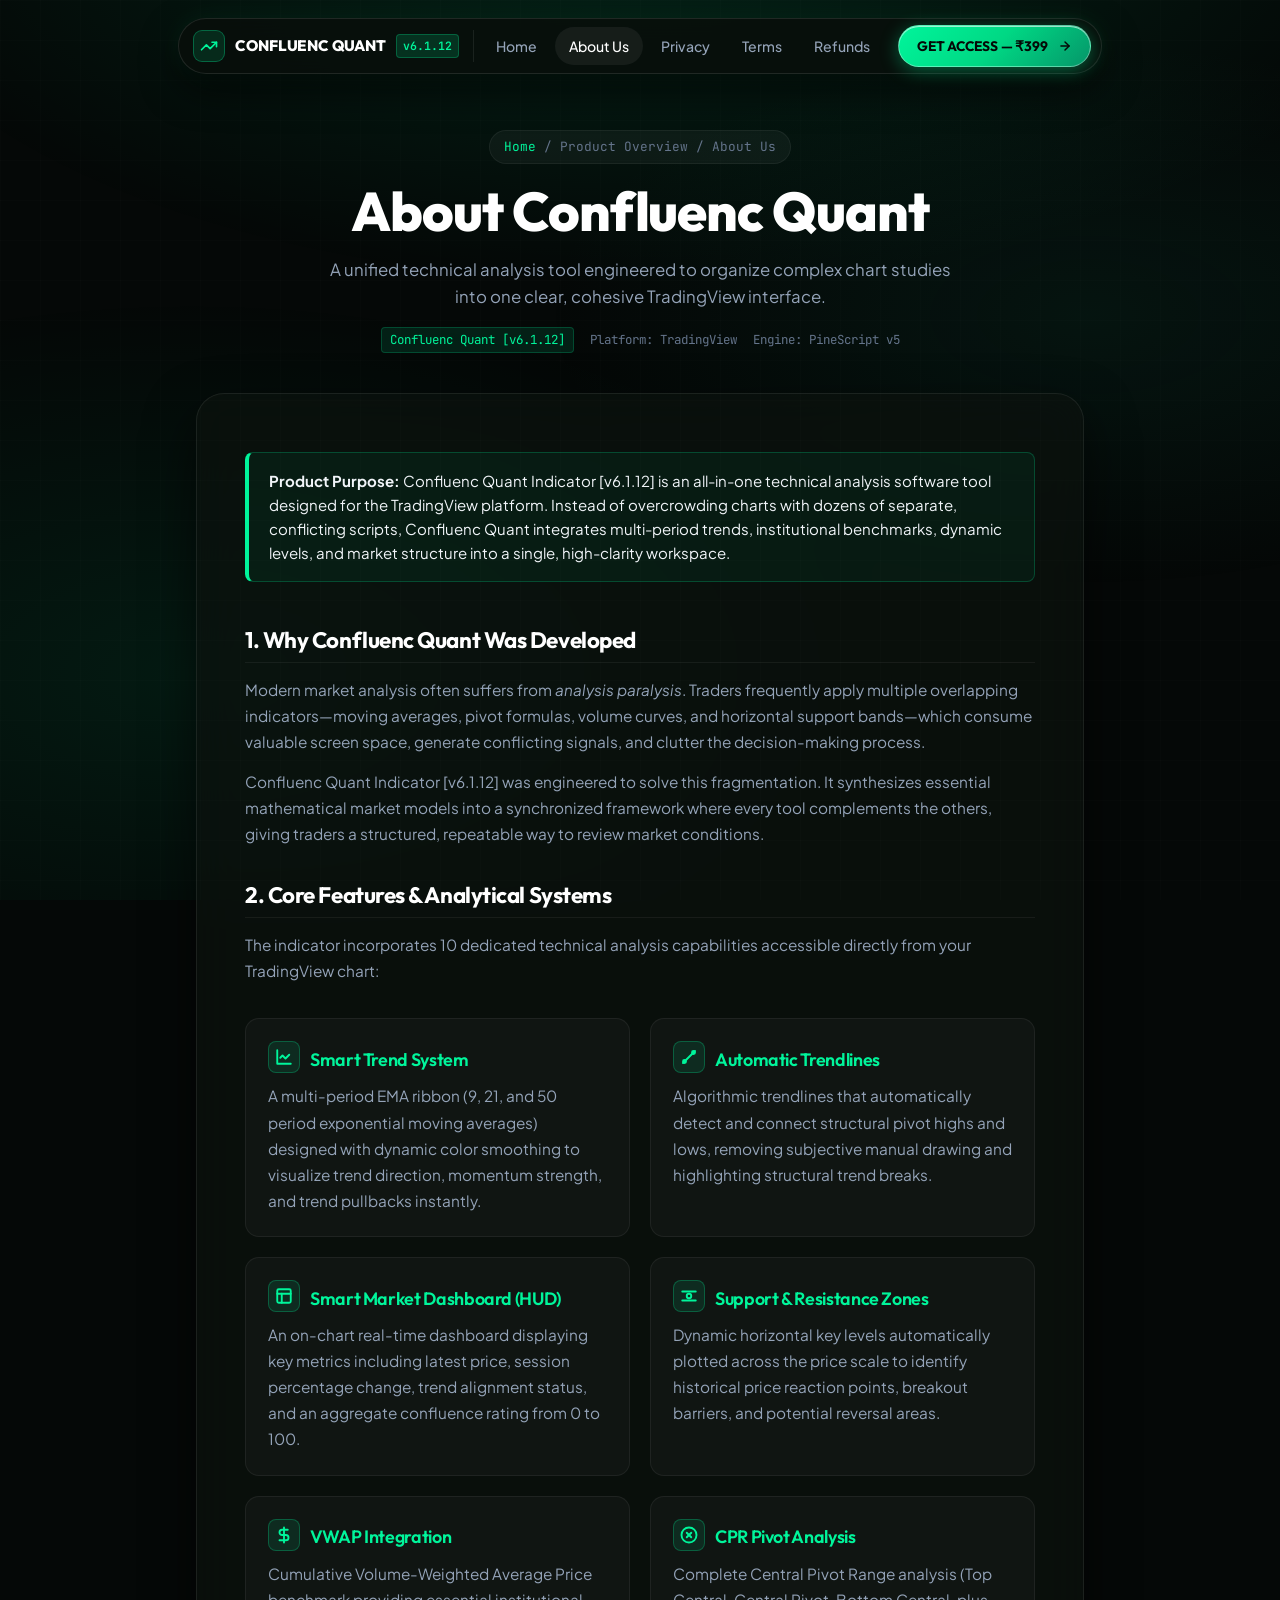
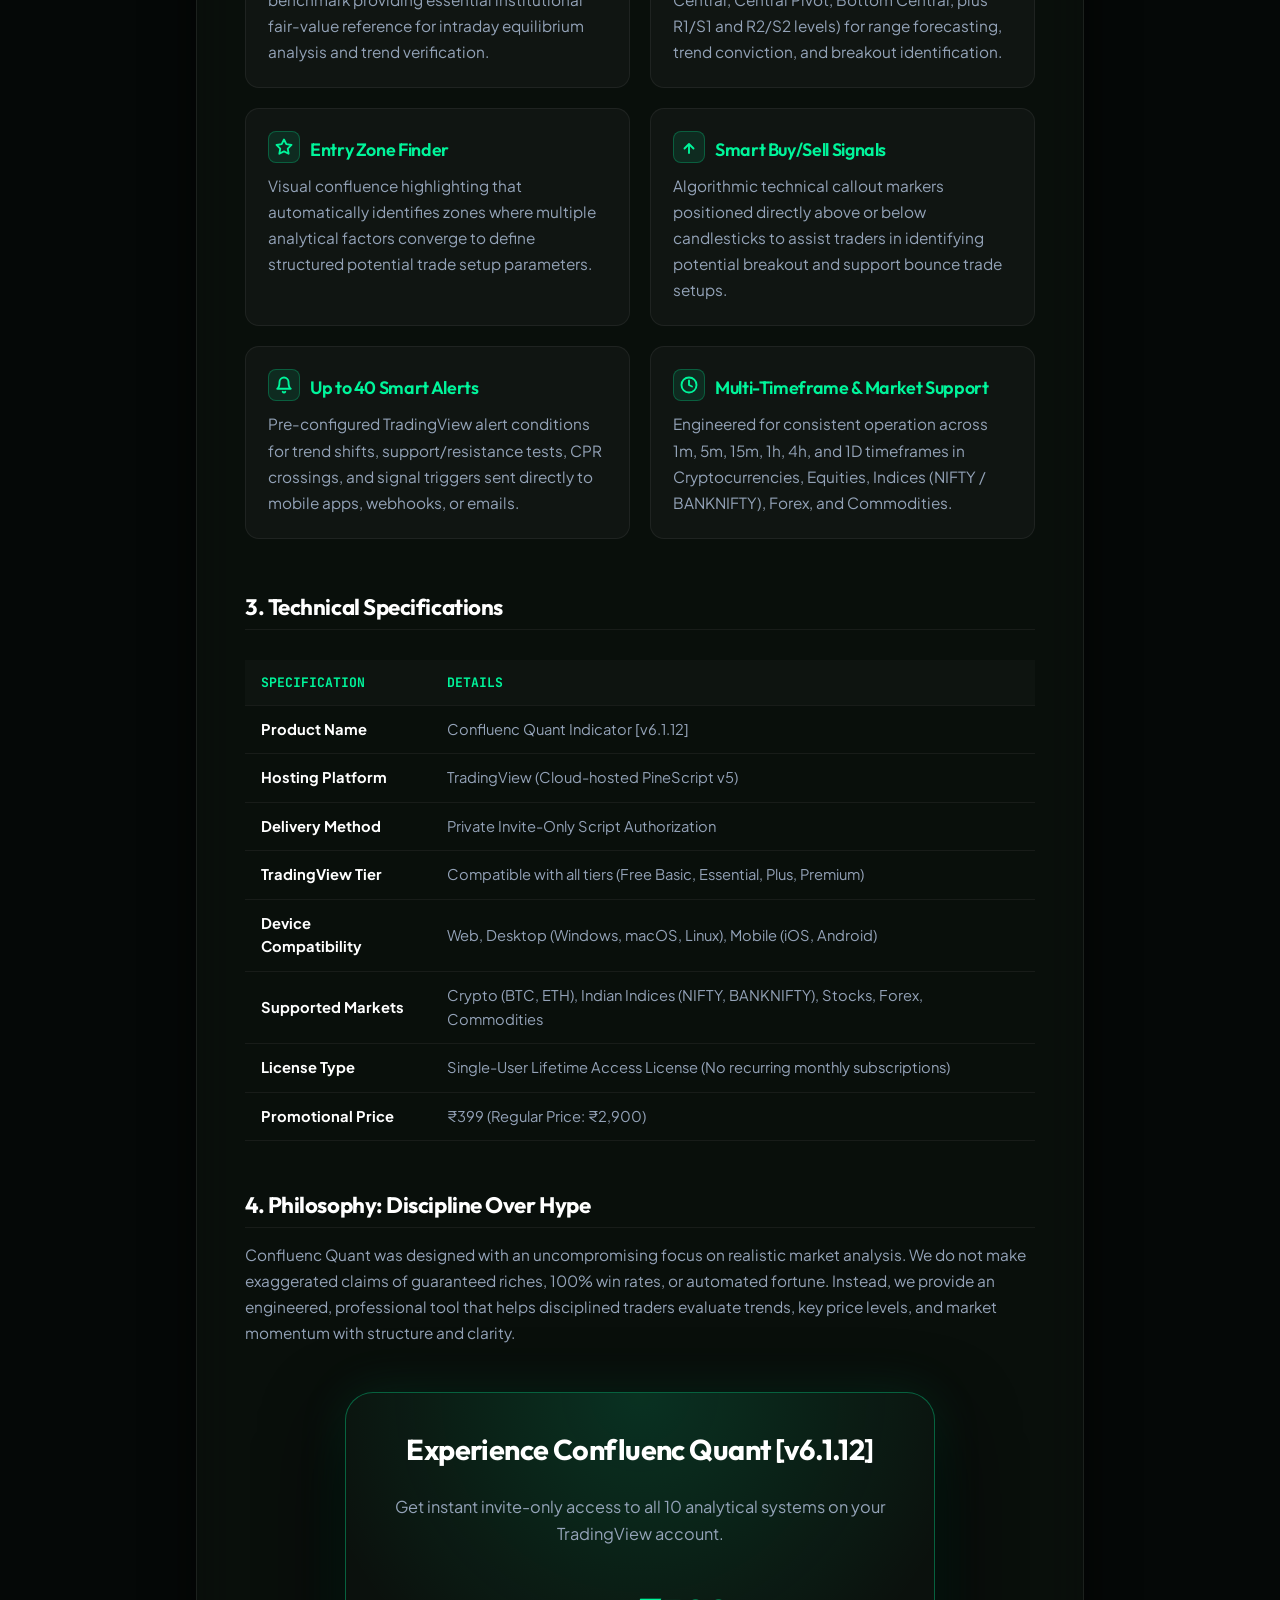
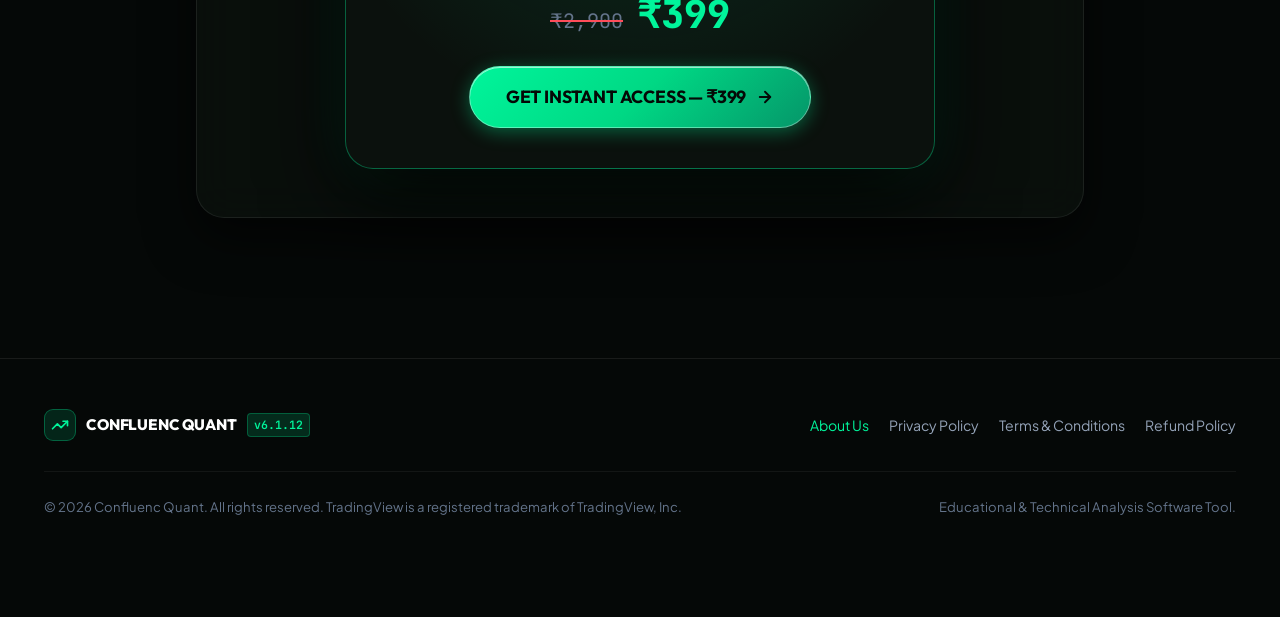
==== about-us/index.html @ d28775dc "Add legal pages and About Us; fix broken links and buttons" ====
<!DOCTYPE html>
<html lang="en">
<head>
  <meta charset="UTF-8">
  <meta name="viewport" content="width=device-width, initial-scale=1.0">
  <title>About Us — Confluenc Quant Indicator [v6.1.12]</title>
  
  <!-- SEO & Meta Tags -->
  <meta name="description" content="Discover Confluenc Quant Indicator [v6.1.12] — a unified TradingView technical analysis tool featuring Multi-EMA ribbons, automatic trendlines, VWAP, CPR, S&R, and smart alerts.">
  <meta name="keywords" content="Confluenc Quant Indicator, TradingView indicator, about Confluenc Quant, technical analysis software, PineScript indicator, VWAP CPR indicator, EMA trend ribbon">
  <meta name="robots" content="index, follow">
  <link rel="canonical" href="https://superprofile.bio/vp/confluenc-quant-indicator--v6-1-12----smart-range---target-analysis-tool">

  <!-- Open Graph -->
  <meta property="og:type" content="article">
  <meta property="og:title" content="About Us — Confluenc Quant Indicator [v6.1.12]">
  <meta property="og:description" content="Learn about Confluenc Quant Indicator [v6.1.12] — an all-in-one technical analysis tool engineered for TradingView.">

  <!-- Preconnect & Fonts -->
  <link rel="preconnect" href="https://fonts.googleapis.com">
  <link rel="preconnect" href="https://fonts.gstatic.com" crossorigin>
  <link rel="dns-prefetch" href="https://superprofile.bio">
  <link rel="stylesheet" href="https://fonts.googleapis.com/css2?family=JetBrains+Mono:wght@400;500;600;700&family=Outfit:wght@400;600;700;800;900&family=Plus+Jakarta+Sans:wght@400;500;600;700;800&display=swap">

  <!-- Core Stylesheets -->
  <link rel="stylesheet" href="/css/index.css">
  <link rel="stylesheet" href="/css/components.css">
  <link rel="stylesheet" href="/css/responsive.css">
</head>
<body>

  <!-- ========================================================================
       1. FLOATING NAVIGATION DOCK
       ======================================================================== -->
  <header class="navbar-wrapper" role="banner">
    <nav class="nav-dock" aria-label="Main Navigation">
      <a href="/" class="nav-brand" style="text-decoration: none;">
        <div class="brand-icon-wrapper" aria-hidden="true">
          <svg width="18" height="18" viewBox="0 0 24 24" fill="none" stroke="#00F59B" stroke-width="2.2" stroke-linecap="round" stroke-linejoin="round">
            <polyline points="22 7 13.5 15.5 8.5 10.5 2 17"></polyline>
            <polyline points="16 7 22 7 22 13"></polyline>
          </svg>
        </div>
        <span class="brand-name">CONFLUENC QUANT</span>
        <span class="brand-version">v6.1.12</span>
      </a>

      <div class="nav-links">
        <a href="/" class="nav-link">Home</a>
        <a href="/about-us" class="nav-link active">About Us</a>
        <a href="/privacy-policy" class="nav-link">Privacy</a>
        <a href="/terms-and-conditions" class="nav-link">Terms</a>
        <a href="/refund-policy" class="nav-link">Refunds</a>
      </div>

      <div class="nav-cta">
        <a href="https://superprofile.bio/vp/confluenc-quant-indicator--v6-1-12----smart-range---target-analysis-tool" 
           class="btn-primary btn-primary-sm" 
           data-cta-checkout="true"
           data-cta-location="about-nav"
           id="nav-cta-button">
          <span>GET ACCESS — ₹399</span>
          <svg width="14" height="14" viewBox="0 0 24 24" fill="none" stroke="currentColor" stroke-width="2.5" stroke-linecap="round" stroke-linejoin="round" aria-hidden="true">
            <line x1="5" y1="12" x2="19" y2="12"></line>
            <polyline points="12 5 19 12 12 19"></polyline>
          </svg>
        </a>
      </div>
    </nav>
  </header>

  <main id="main-content">
    <!-- ========================================================================
         2. PAGE HERO
         ======================================================================== -->
    <section class="page-hero">
      <div class="container">
        <div class="page-breadcrumb">
          <a href="/">Home</a>
          <span>/</span>
          <span>Product Overview</span>
          <span>/</span>
          <span>About Us</span>
        </div>
        <h1 class="page-title">About Confluenc Quant</h1>
        <p class="page-subtitle">A unified technical analysis tool engineered to organize complex chart studies into one clear, cohesive TradingView interface.</p>
        <div class="page-meta">
          <span class="page-meta-badge">Confluenc Quant [v6.1.12]</span>
          <span>Platform: TradingView</span>
          <span>Engine: PineScript v5</span>
        </div>
      </div>
    </section>

    <!-- ========================================================================
         3. ABOUT CONTENT CARD
         ======================================================================== -->
    <div class="content-container">
      <article class="legal-card">

        <div class="legal-callout">
          <p><strong>Product Purpose:</strong> Confluenc Quant Indicator [v6.1.12] is an all-in-one technical analysis software tool designed for the TradingView platform. Instead of overcrowding charts with dozens of separate, conflicting scripts, Confluenc Quant integrates multi-period trends, institutional benchmarks, dynamic levels, and market structure into a single, high-clarity workspace.</p>
        </div>

        <section class="legal-section">
          <h2>1. Why Confluenc Quant Was Developed</h2>
          <p>Modern market analysis often suffers from <em>analysis paralysis</em>. Traders frequently apply multiple overlapping indicators—moving averages, pivot formulas, volume curves, and horizontal support bands—which consume valuable screen space, generate conflicting signals, and clutter the decision-making process.</p>
          <p>Confluenc Quant Indicator [v6.1.12] was engineered to solve this fragmentation. It synthesizes essential mathematical market models into a synchronized framework where every tool complements the others, giving traders a structured, repeatable way to review market conditions.</p>
        </section>

        <section class="legal-section">
          <h2>2. Core Features &amp; Analytical Systems</h2>
          <p>The indicator incorporates 10 dedicated technical analysis capabilities accessible directly from your TradingView chart:</p>

          <div class="about-features-grid">

            <!-- Feature 1 -->
            <div class="about-feature-box">
              <div class="about-feature-header">
                <div class="about-feature-icon">
                  <svg width="18" height="18" viewBox="0 0 24 24" fill="none" stroke="currentColor" stroke-width="2.5" stroke-linecap="round" stroke-linejoin="round"><path d="M3 3v18h18"></path><path d="m19 9-5 5-4-4-3 3"></path></svg>
                </div>
                <h3 class="about-feature-title">Smart Trend System</h3>
              </div>
              <p class="about-feature-desc">A multi-period EMA ribbon (9, 21, and 50 period exponential moving averages) designed with dynamic color smoothing to visualize trend direction, momentum strength, and trend pullbacks instantly.</p>
            </div>

            <!-- Feature 2 -->
            <div class="about-feature-box">
              <div class="about-feature-header">
                <div class="about-feature-icon">
                  <svg width="18" height="18" viewBox="0 0 24 24" fill="none" stroke="currentColor" stroke-width="2.5" stroke-linecap="round" stroke-linejoin="round"><line x1="4" y1="20" x2="20" y2="4"></line><circle cx="6" cy="18" r="2"></circle><circle cx="18" cy="6" r="2"></circle></svg>
                </div>
                <h3 class="about-feature-title">Automatic Trendlines</h3>
              </div>
              <p class="about-feature-desc">Algorithmic trendlines that automatically detect and connect structural pivot highs and lows, removing subjective manual drawing and highlighting structural trend breaks.</p>
            </div>

            <!-- Feature 3 -->
            <div class="about-feature-box">
              <div class="about-feature-header">
                <div class="about-feature-icon">
                  <svg width="18" height="18" viewBox="0 0 24 24" fill="none" stroke="currentColor" stroke-width="2.5" stroke-linecap="round" stroke-linejoin="round"><rect x="3" y="3" width="18" height="18" rx="2"></rect><line x1="3" y1="9" x2="21" y2="9"></line><line x1="9" y1="21" x2="9" y2="9"></line></svg>
                </div>
                <h3 class="about-feature-title">Smart Market Dashboard (HUD)</h3>
              </div>
              <p class="about-feature-desc">An on-chart real-time dashboard displaying key metrics including latest price, session percentage change, trend alignment status, and an aggregate confluence rating from 0 to 100.</p>
            </div>

            <!-- Feature 4 -->
            <div class="about-feature-box">
              <div class="about-feature-header">
                <div class="about-feature-icon">
                  <svg width="18" height="18" viewBox="0 0 24 24" fill="none" stroke="currentColor" stroke-width="2.5" stroke-linecap="round" stroke-linejoin="round"><line x1="3" y1="6" x2="21" y2="6"></line><line x1="3" y1="18" x2="21" y2="18"></line><circle cx="12" cy="12" r="3"></circle></svg>
                </div>
                <h3 class="about-feature-title">Support &amp; Resistance Zones</h3>
              </div>
              <p class="about-feature-desc">Dynamic horizontal key levels automatically plotted across the price scale to identify historical price reaction points, breakout barriers, and potential reversal areas.</p>
            </div>

            <!-- Feature 5 -->
            <div class="about-feature-box">
              <div class="about-feature-header">
                <div class="about-feature-icon">
                  <svg width="18" height="18" viewBox="0 0 24 24" fill="none" stroke="currentColor" stroke-width="2.5" stroke-linecap="round" stroke-linejoin="round"><path d="M12 2v20"></path><path d="M17 5H9.5a3.5 3.5 0 0 0 0 7h5a3.5 3.5 0 0 1 0 7H6"></path></svg>
                </div>
                <h3 class="about-feature-title">VWAP Integration</h3>
              </div>
              <p class="about-feature-desc">Cumulative Volume-Weighted Average Price benchmark providing essential institutional fair-value reference for intraday equilibrium analysis and trend verification.</p>
            </div>

            <!-- Feature 6 -->
            <div class="about-feature-box">
              <div class="about-feature-header">
                <div class="about-feature-icon">
                  <svg width="18" height="18" viewBox="0 0 24 24" fill="none" stroke="currentColor" stroke-width="2.5" stroke-linecap="round" stroke-linejoin="round"><circle cx="12" cy="12" r="10"></circle><path d="m15 9-6 6"></path><path d="m9 9 6 6"></path></svg>
                </div>
                <h3 class="about-feature-title">CPR Pivot Analysis</h3>
              </div>
              <p class="about-feature-desc">Complete Central Pivot Range analysis (Top Central, Central Pivot, Bottom Central, plus R1/S1 and R2/S2 levels) for range forecasting, trend conviction, and breakout identification.</p>
            </div>

            <!-- Feature 7 -->
            <div class="about-feature-box">
              <div class="about-feature-header">
                <div class="about-feature-icon">
                  <svg width="18" height="18" viewBox="0 0 24 24" fill="none" stroke="currentColor" stroke-width="2.5" stroke-linecap="round" stroke-linejoin="round"><polygon points="12 2 15.09 8.26 22 9.27 17 14.14 18.18 21.02 12 17.77 5.82 21.02 7 14.14 2 9.27 8.91 8.26 12 2"></polygon></svg>
                </div>
                <h3 class="about-feature-title">Entry Zone Finder</h3>
              </div>
              <p class="about-feature-desc">Visual confluence highlighting that automatically identifies zones where multiple analytical factors converge to define structured potential trade setup parameters.</p>
            </div>

            <!-- Feature 8 -->
            <div class="about-feature-box">
              <div class="about-feature-header">
                <div class="about-feature-icon">
                  <svg width="18" height="18" viewBox="0 0 24 24" fill="none" stroke="currentColor" stroke-width="2.5" stroke-linecap="round" stroke-linejoin="round"><path d="M12 20V10"></path><path d="m18 14-6-6-6 6"></path></svg>
                </div>
                <h3 class="about-feature-title">Smart Buy/Sell Signals</h3>
              </div>
              <p class="about-feature-desc">Algorithmic technical callout markers positioned directly above or below candlesticks to assist traders in identifying potential breakout and support bounce trade setups.</p>
            </div>

            <!-- Feature 9 -->
            <div class="about-feature-box">
              <div class="about-feature-header">
                <div class="about-feature-icon">
                  <svg width="18" height="18" viewBox="0 0 24 24" fill="none" stroke="currentColor" stroke-width="2.5" stroke-linecap="round" stroke-linejoin="round"><path d="M6 8a6 6 0 0 1 12 0c0 7 3 9 3 9H3s3-2 3-9"></path><path d="M10.3 21a1.94 1.94 0 0 0 3.4 0"></path></svg>
                </div>
                <h3 class="about-feature-title">Up to 40 Smart Alerts</h3>
              </div>
              <p class="about-feature-desc">Pre-configured TradingView alert conditions for trend shifts, support/resistance tests, CPR crossings, and signal triggers sent directly to mobile apps, webhooks, or emails.</p>
            </div>

            <!-- Feature 10 -->
            <div class="about-feature-box">
              <div class="about-feature-header">
                <div class="about-feature-icon">
                  <svg width="18" height="18" viewBox="0 0 24 24" fill="none" stroke="currentColor" stroke-width="2.5" stroke-linecap="round" stroke-linejoin="round"><circle cx="12" cy="12" r="10"></circle><polyline points="12 6 12 12 16 14"></polyline></svg>
                </div>
                <h3 class="about-feature-title">Multi-Timeframe &amp; Market Support</h3>
              </div>
              <p class="about-feature-desc">Engineered for consistent operation across 1m, 5m, 15m, 1h, 4h, and 1D timeframes in Cryptocurrencies, Equities, Indices (NIFTY / BANKNIFTY), Forex, and Commodities.</p>
            </div>

          </div>
        </section>

        <section class="legal-section">
          <h2>3. Technical Specifications</h2>
          <table class="about-specs-table">
            <thead>
              <tr>
                <th>Specification</th>
                <th>Details</th>
              </tr>
            </thead>
            <tbody>
              <tr>
                <td><strong>Product Name</strong></td>
                <td>Confluenc Quant Indicator [v6.1.12]</td>
              </tr>
              <tr>
                <td><strong>Hosting Platform</strong></td>
                <td>TradingView (Cloud-hosted PineScript v5)</td>
              </tr>
              <tr>
                <td><strong>Delivery Method</strong></td>
                <td>Private Invite-Only Script Authorization</td>
              </tr>
              <tr>
                <td><strong>TradingView Tier</strong></td>
                <td>Compatible with all tiers (Free Basic, Essential, Plus, Premium)</td>
              </tr>
              <tr>
                <td><strong>Device Compatibility</strong></td>
                <td>Web, Desktop (Windows, macOS, Linux), Mobile (iOS, Android)</td>
              </tr>
              <tr>
                <td><strong>Supported Markets</strong></td>
                <td>Crypto (BTC, ETH), Indian Indices (NIFTY, BANKNIFTY), Stocks, Forex, Commodities</td>
              </tr>
              <tr>
                <td><strong>License Type</strong></td>
                <td>Single-User Lifetime Access License (No recurring monthly subscriptions)</td>
              </tr>
              <tr>
                <td><strong>Promotional Price</strong></td>
                <td>₹399 (Regular Price: ₹2,900)</td>
              </tr>
            </tbody>
          </table>
        </section>

        <section class="legal-section">
          <h2>4. Philosophy: Discipline Over Hype</h2>
          <p>Confluenc Quant was designed with an uncompromising focus on realistic market analysis. We do not make exaggerated claims of guaranteed riches, 100% win rates, or automated fortune. Instead, we provide an engineered, professional tool that helps disciplined traders evaluate trends, key price levels, and market momentum with structure and clarity.</p>
        </section>

        <!-- CTA Callout Block -->
        <div class="final-cta-card" style="padding: 40px 24px; margin-top: 10px;">
          <h2 style="font-size: 1.8rem; color: var(--text-white); margin-bottom: 8px;">Experience Confluenc Quant [v6.1.12]</h2>
          <p style="color: var(--text-secondary); max-width: 540px; margin-bottom: 16px;">Get instant invite-only access to all 10 analytical systems on your TradingView account.</p>
          <div class="final-price-tag">
            <span class="final-price-reg">₹2,900</span>
            <span class="final-price-cur">₹399</span>
          </div>
          <a href="https://superprofile.bio/vp/confluenc-quant-indicator--v6-1-12----smart-range---target-analysis-tool" 
             class="btn-primary btn-primary-lg" 
             data-cta-checkout="true"
             id="about-cta-button">
            <span>GET INSTANT ACCESS — ₹399</span>
            <svg width="18" height="18" viewBox="0 0 24 24" fill="none" stroke="currentColor" stroke-width="2.5" stroke-linecap="round" stroke-linejoin="round" aria-hidden="true">
              <line x1="5" y1="12" x2="19" y2="12"></line>
              <polyline points="12 5 19 12 12 19"></polyline>
            </svg>
          </a>
        </div>

      </article>
    </div>
  </main>

  <!-- ========================================================================
       4. FOOTER
       ======================================================================== -->
  <footer class="site-footer" role="contentinfo">
    <div class="container">
      <div class="footer-top">
        <a href="/" class="nav-brand" style="border: none; padding: 0; text-decoration: none;">
          <div class="brand-icon-wrapper" aria-hidden="true">
            <svg width="18" height="18" viewBox="0 0 24 24" fill="none" stroke="#00F59B" stroke-width="2.2" stroke-linecap="round" stroke-linejoin="round">
              <polyline points="22 7 13.5 15.5 8.5 10.5 2 17"></polyline>
              <polyline points="16 7 22 7 22 13"></polyline>
            </svg>
          </div>
          <span class="brand-name">CONFLUENC QUANT</span>
          <span class="brand-version">v6.1.12</span>
        </a>

        <div class="footer-links">
          <a href="/about-us" class="footer-link-btn" style="color: var(--neon-green);">About Us</a>
          <a href="/privacy-policy" class="footer-link-btn">Privacy Policy</a>
          <a href="/terms-and-conditions" class="footer-link-btn">Terms &amp; Conditions</a>
          <a href="/refund-policy" class="footer-link-btn">Refund Policy</a>
        </div>
      </div>

      <div class="footer-bottom">
        <div>&copy; 2026 Confluenc Quant. All rights reserved. TradingView is a registered trademark of TradingView, Inc.</div>
        <div>Educational &amp; Technical Analysis Software Tool.</div>
      </div>
    </div>
  </footer>

  <!-- ========================================================================
       5. STICKY MOBILE CTA BAR
       ======================================================================== -->
  <aside class="sticky-mobile-cta visible" id="sticky-mobile-cta" aria-label="Quick Purchase Bar">
    <div class="sticky-info">
      <span class="sticky-product-name">Confluenc Quant [v6.1.12]</span>
      <div class="sticky-price-row">
        <span class="sticky-price-reg">₹2,900</span>
        <span class="sticky-price-cur">₹399</span>
      </div>
    </div>
    <a href="https://superprofile.bio/vp/confluenc-quant-indicator--v6-1-12----smart-range---target-analysis-tool" 
       class="btn-primary sticky-cta-btn" 
       data-cta-checkout="true"
       data-cta-location="about-sticky"
       id="sticky-mobile-button">
      <span>GET ACCESS — ₹399</span>
    </a>
  </aside>

  <!-- Scripts -->
  <script src="/js/config.js" defer></script>
  <script src="/js/tracking.js" defer></script>
</body>
</html>
---- css/index.css ----
/* ==========================================================================
   CONFLUENC QUANT INDICATOR [v6.1.12] — CORE DESIGN SYSTEM
   Fintech & Quant Trading Aesthetic (Obsidian Black & Neon Lime Green)
   ========================================================================== */

/* Fonts loaded asynchronously via <link rel="preload"> in index.html to eliminate render blocking */

:root {
  /* Color Palette - Deep Obsidian & Forest Green */
  --bg-black: #050807;
  --bg-darker: #070C09;
  --bg-card: rgba(13, 20, 16, 0.72);
  --bg-card-hover: rgba(18, 28, 22, 0.85);
  --bg-card-solid: #0C140F;
  --bg-pill: rgba(11, 18, 14, 0.88);
  --bg-input: #080E0B;

  /* Neon Mint / Lime Accents */
  --neon-green: #00F59B;
  --neon-glow: rgba(0, 245, 155, 0.35);
  --neon-dim: rgba(0, 245, 155, 0.12);
  --neon-subtle: rgba(0, 245, 155, 0.05);
  --emerald-green: #10B981;
  --forest-green: #064E3B;
  --dark-forest: #032517;

  /* Restrained Red for Bearish Candlesticks & Resistances */
  --bearish-red: #FF4D5A;
  --bearish-red-dim: rgba(255, 77, 90, 0.15);

  /* Cyan & Accent Highlights */
  --accent-cyan: #06B6D4;
  --accent-purple: #A855F7;

  /* Typography Colors */
  --text-white: #FFFFFF;
  --text-primary: #F1F5F9;
  --text-secondary: #94A3B8;
  --text-muted: #64748B;
  --text-dim: #475569;

  /* Borders & Dividers */
  --border-subtle: rgba(255, 255, 255, 0.08);
  --border-hover: rgba(0, 245, 155, 0.32);
  --border-active: rgba(0, 245, 155, 0.6);
  --border-glass: rgba(255, 255, 255, 0.12);

  /* Shadows & Glows */
  --shadow-sm: 0 4px 12px rgba(0, 0, 0, 0.4);
  --shadow-md: 0 10px 30px rgba(0, 0, 0, 0.6);
  --shadow-lg: 0 20px 50px rgba(0, 0, 0, 0.8);
  --shadow-glow: 0 0 35px rgba(0, 245, 155, 0.22);
  --shadow-glow-lg: 0 0 60px rgba(0, 245, 155, 0.35);

  /* Fonts */
  --font-display: 'Outfit', -apple-system, BlinkMacSystemFont, 'Segoe UI', sans-serif;
  --font-body: 'Plus Jakarta Sans', -apple-system, BlinkMacSystemFont, 'Segoe UI', sans-serif;
  --font-mono: 'JetBrains Mono', monospace;

  /* Layout */
  --container-max: 1240px;
  --header-height: 76px;
  --radius-sm: 8px;
  --radius-md: 14px;
  --radius-lg: 20px;
  --radius-xl: 28px;
  --radius-pill: 9999px;

  /* Transitions */
  --trans-fast: 0.18s cubic-bezier(0.16, 1, 0.3, 1);
  --trans-smooth: 0.28s cubic-bezier(0.16, 1, 0.3, 1);
  --trans-bounce: 0.4s cubic-bezier(0.34, 1.56, 0.64, 1);
}

/* Base Reset & Box Sizing */
*, *::before, *::after {
  box-sizing: border-box;
  margin: 0;
  padding: 0;
}

html {
  font-size: 16px;
  scroll-behavior: smooth;
  scroll-padding-top: 90px;
  -webkit-font-smoothing: antialiased;
  -moz-osx-font-smoothing: grayscale;
  background-color: var(--bg-black);
  color: var(--text-primary);
}

body {
  font-family: var(--font-body);
  background-color: var(--bg-black);
  color: var(--text-primary);
  line-height: 1.6;
  overflow-x: hidden;
  position: relative;
  min-height: 100vh;
}

/* Background Ambient Lighting and Fine Tech Grid */
body::before {
  content: '';
  position: fixed;
  top: 0;
  left: 0;
  width: 100vw;
  height: 100vh;
  background-image: 
    radial-gradient(ellipse 90% 60% at 50% -10%, rgba(0, 245, 155, 0.12), transparent 70%),
    radial-gradient(ellipse 70% 50% at 85% 35%, rgba(6, 78, 59, 0.18), transparent 60%),
    radial-gradient(ellipse 80% 60% at 15% 75%, rgba(0, 245, 155, 0.08), transparent 70%);
  pointer-events: none;
  z-index: 0;
}

body::after {
  content: '';
  position: fixed;
  top: 0;
  left: 0;
  width: 100vw;
  height: 100vh;
  background-size: 40px 40px;
  background-image: 
    linear-gradient(to right, rgba(255, 255, 255, 0.02) 1px, transparent 1px),
    linear-gradient(to bottom, rgba(255, 255, 255, 0.02) 1px, transparent 1px);
  pointer-events: none;
  z-index: 0;
  opacity: 0.6;
}

/* Typography Defaults */
h1, h2, h3, h4, h5, h6 {
  font-family: var(--font-display);
  font-weight: 700;
  color: var(--text-white);
  line-height: 1.15;
  letter-spacing: -0.02em;
}

p {
  color: var(--text-secondary);
  font-size: 1.02rem;
  line-height: 1.65;
}

a {
  color: inherit;
  text-decoration: none;
  transition: color var(--trans-fast);
}

img, svg {
  display: block;
  max-width: 100%;
}

button {
  font-family: inherit;
  cursor: pointer;
  border: none;
  outline: none;
  background: transparent;
}

ul, ol {
  list-style: none;
}

/* Layout Utilities */
.container {
  width: 100%;
  max-width: var(--container-max);
  margin-left: auto;
  margin-right: auto;
  padding-left: 24px;
  padding-right: 24px;
  position: relative;
  z-index: 1;
}

.section-spacing {
  padding-top: 100px;
  padding-bottom: 100px;
  position: relative;
}

/* Text Highlights */
.text-neon {
  color: var(--neon-green);
}

.text-gradient {
  background: linear-gradient(135deg, #FFFFFF 30%, #94A3B8 100%);
  -webkit-background-clip: text;
  -webkit-text-fill-color: transparent;
}

.text-neon-gradient {
  background: linear-gradient(135deg, #FFFFFF 10%, #00F59B 75%, #059669 100%);
  -webkit-background-clip: text;
  -webkit-text-fill-color: transparent;
}

.text-red {
  color: var(--bearish-red);
}

.font-mono {
  font-family: var(--font-mono);
}

/* Section Header Structure */
.section-header {
  text-align: center;
  max-width: 760px;
  margin: 0 auto 56px auto;
}

.section-tag {
  display: inline-flex;
  align-items: center;
  gap: 8px;
  padding: 6px 14px;
  border-radius: var(--radius-pill);
  background: rgba(0, 245, 155, 0.08);
  border: 1px solid rgba(0, 245, 155, 0.22);
  color: var(--neon-green);
  font-size: 0.82rem;
  font-weight: 600;
  letter-spacing: 0.04em;
  text-transform: uppercase;
  margin-bottom: 18px;
}

.section-tag::before {
  content: '';
  width: 6px;
  height: 6px;
  border-radius: 50%;
  background-color: var(--neon-green);
  box-shadow: 0 0 8px var(--neon-green);
}

.section-title {
  font-size: clamp(2rem, 3.8vw, 3rem);
  font-weight: 800;
  margin-bottom: 16px;
  letter-spacing: -0.03em;
}

.section-description {
  font-size: clamp(1rem, 1.2vw, 1.15rem);
  color: var(--text-secondary);
  line-height: 1.6;
}

/* Glassmorphism Card Utility */
.glass-card {
  background: var(--bg-card);
  backdrop-filter: blur(16px);
  -webkit-backdrop-filter: blur(16px);
  border: 1px solid var(--border-subtle);
  border-radius: var(--radius-lg);
  transition: all var(--trans-smooth);
  position: relative;
  overflow: hidden;
}

.glass-card::before {
  content: '';
  position: absolute;
  top: 0;
  left: 0;
  right: 0;
  height: 1px;
  background: linear-gradient(90deg, transparent, rgba(255, 255, 255, 0.15), transparent);
}

.glass-card:hover {
  border-color: var(--border-hover);
  background: var(--bg-card-hover);
  transform: translateY(-3px);
  box-shadow: 0 14px 40px rgba(0, 0, 0, 0.5), 0 0 25px rgba(0, 245, 155, 0.08);
}

/* Accessibility: Focus Rings */
:focus-visible {
  outline: 2px solid var(--neon-green);
  outline-offset: 3px;
}

/* Reduced Motion Preference */
@media (prefers-reduced-motion: reduce) {
  *, *::before, *::after {
    animation-duration: 0.01ms !important;
    animation-iteration-count: 1 !important;
    transition-duration: 0.01ms !important;
    scroll-behavior: auto !important;
  }
}
---- css/components.css ----
/* ==========================================================================
   CONFLUENC QUANT INDICATOR [v6.1.12] — COMPONENTS
   ========================================================================== */

/* --------------------------------------------------------------------------
   1. NAVIGATION DOCK (Quadency-style floating pill bar)
   -------------------------------------------------------------------------- */
.navbar-wrapper {
  position: fixed;
  top: 18px;
  left: 0;
  right: 0;
  z-index: 999;
  display: flex;
  justify-content: center;
  padding: 0 16px;
  pointer-events: none;
}

.nav-dock {
  pointer-events: auto;
  display: flex;
  align-items: center;
  gap: 8px;
  padding: 6px 10px 6px 14px;
  background: rgba(9, 15, 11, 0.85);
  backdrop-filter: blur(20px);
  -webkit-backdrop-filter: blur(20px);
  border: 1px solid rgba(255, 255, 255, 0.1);
  border-radius: var(--radius-pill);
  box-shadow: 0 16px 36px rgba(0, 0, 0, 0.6), 0 0 25px rgba(0, 245, 155, 0.08);
  transition: all var(--trans-smooth);
}

.nav-dock:hover {
  border-color: rgba(0, 245, 155, 0.28);
  box-shadow: 0 18px 40px rgba(0, 0, 0, 0.7), 0 0 35px rgba(0, 245, 155, 0.14);
}

.nav-brand {
  display: flex;
  align-items: center;
  gap: 10px;
  padding-right: 14px;
  border-right: 1px solid rgba(255, 255, 255, 0.08);
}

.brand-icon-wrapper {
  width: 32px;
  height: 32px;
  border-radius: 9px;
  background: rgba(0, 245, 155, 0.12);
  border: 1px solid rgba(0, 245, 155, 0.3);
  display: flex;
  align-items: center;
  justify-content: center;
}

.brand-name {
  font-family: var(--font-display);
  font-size: 0.95rem;
  font-weight: 800;
  color: var(--text-white);
  letter-spacing: -0.01em;
}

.brand-version {
  font-family: var(--font-mono);
  font-size: 0.72rem;
  font-weight: 600;
  padding: 2px 6px;
  border-radius: 4px;
  background: rgba(0, 245, 155, 0.15);
  color: var(--neon-green);
  border: 1px solid rgba(0, 245, 155, 0.25);
}

.nav-links {
  display: flex;
  align-items: center;
  gap: 4px;
}

.nav-link {
  font-size: 0.88rem;
  font-weight: 500;
  color: var(--text-secondary);
  padding: 8px 14px;
  border-radius: var(--radius-pill);
  transition: all var(--trans-fast);
}

.nav-link:hover, .nav-link.active {
  color: var(--text-white);
  background: rgba(255, 255, 255, 0.06);
}

.nav-cta {
  margin-left: 6px;
}

/* --------------------------------------------------------------------------
   2. BUTTONS & CTA STYLING
   -------------------------------------------------------------------------- */
.btn-primary {
  display: inline-flex;
  align-items: center;
  justify-content: center;
  gap: 10px;
  background: linear-gradient(135deg, #00F59B 0%, #00D884 50%, #059669 100%);
  color: #040906;
  font-family: var(--font-display);
  font-size: 0.98rem;
  font-weight: 700;
  letter-spacing: -0.01em;
  padding: 14px 28px;
  border-radius: var(--radius-pill);
  border: 1px solid rgba(255, 255, 255, 0.35);
  box-shadow: 0 4px 18px rgba(0, 245, 155, 0.35), inset 0 1px 0 rgba(255, 255, 255, 0.6);
  cursor: pointer;
  transition: all var(--trans-smooth);
  position: relative;
  overflow: hidden;
  text-decoration: none;
}

.btn-primary::after {
  content: '';
  position: absolute;
  top: 0;
  left: -100%;
  width: 60%;
  height: 100%;
  background: linear-gradient(90deg, transparent, rgba(255, 255, 255, 0.35), transparent);
  transform: skewX(-20deg);
  transition: 0.6s ease;
}

.btn-primary:hover {
  transform: translateY(-2px);
  box-shadow: 0 8px 28px rgba(0, 245, 155, 0.5), 0 0 35px rgba(0, 245, 155, 0.35);
  color: #020604;
}

.btn-primary:hover::after {
  left: 150%;
}

.btn-primary:active {
  transform: translateY(1px);
  box-shadow: 0 2px 10px rgba(0, 245, 155, 0.3);
}

.btn-primary-sm {
  padding: 9px 18px;
  font-size: 0.86rem;
}

.btn-primary-lg {
  padding: 16px 36px;
  font-size: 1.1rem;
}

.btn-secondary {
  display: inline-flex;
  align-items: center;
  justify-content: center;
  gap: 8px;
  background: rgba(255, 255, 255, 0.05);
  color: var(--text-primary);
  font-family: var(--font-display);
  font-size: 0.98rem;
  font-weight: 600;
  padding: 14px 26px;
  border-radius: var(--radius-pill);
  border: 1px solid rgba(255, 255, 255, 0.12);
  cursor: pointer;
  transition: all var(--trans-smooth);
  text-decoration: none;
}

.btn-secondary:hover {
  background: rgba(255, 255, 255, 0.1);
  border-color: rgba(0, 245, 155, 0.4);
  color: var(--text-white);
  transform: translateY(-2px);
}

.cta-subtext {
  font-size: 0.85rem;
  color: var(--text-muted);
  margin-top: 10px;
  display: flex;
  align-items: center;
  gap: 6px;
}

.cta-subtext svg {
  color: var(--neon-green);
  flex-shrink: 0;
}

/* --------------------------------------------------------------------------
   3. HERO SECTION
   -------------------------------------------------------------------------- */
.hero-section {
  padding-top: calc(var(--header-height) + 60px);
  padding-bottom: 70px;
  position: relative;
}

.hero-grid {
  display: grid;
  grid-template-columns: 1fr 1.05fr;
  gap: 48px;
  align-items: center;
}

.hero-content {
  display: flex;
  flex-direction: column;
  gap: 20px;
}

.hero-badge-row {
  display: flex;
  align-items: center;
  gap: 12px;
  flex-wrap: wrap;
}

.hero-product-pill {
  display: inline-flex;
  align-items: center;
  gap: 8px;
  padding: 6px 14px;
  border-radius: var(--radius-pill);
  background: rgba(0, 245, 155, 0.08);
  border: 1px solid rgba(0, 245, 155, 0.25);
  color: var(--neon-green);
  font-family: var(--font-mono);
  font-size: 0.85rem;
  font-weight: 600;
  letter-spacing: -0.01em;
}

.hero-headline {
  font-size: clamp(2.4rem, 4.4vw, 3.8rem);
  font-weight: 900;
  line-height: 1.08;
  letter-spacing: -0.035em;
  color: var(--text-white);
}

.hero-subtitle {
  font-size: clamp(1.05rem, 1.3vw, 1.2rem);
  color: var(--text-secondary);
  line-height: 1.6;
}

/* 3 Concise Benefit Points */
.hero-benefits-list {
  display: flex;
  flex-direction: column;
  gap: 10px;
  margin-top: 4px;
}

.hero-benefit-item {
  display: flex;
  align-items: center;
  gap: 10px;
  font-size: 0.96rem;
  font-weight: 500;
  color: var(--text-primary);
}

.hero-benefit-icon {
  width: 20px;
  height: 20px;
  border-radius: 50%;
  background: rgba(0, 245, 155, 0.15);
  display: flex;
  align-items: center;
  justify-content: center;
  color: var(--neon-green);
  flex-shrink: 0;
}

/* Pricing Block in Hero */
.hero-price-block {
  display: flex;
  align-items: baseline;
  gap: 16px;
  padding: 14px 20px;
  background: rgba(12, 19, 15, 0.85);
  border: 1px solid rgba(0, 245, 155, 0.2);
  border-radius: var(--radius-md);
  width: fit-content;
  backdrop-filter: blur(12px);
  margin-top: 4px;
}

.price-regular {
  display: flex;
  flex-direction: column;
}

.price-regular-label {
  font-size: 0.72rem;
  color: var(--text-muted);
  text-transform: uppercase;
  letter-spacing: 0.05em;
}

.price-regular-value {
  font-family: var(--font-mono);
  font-size: 1.15rem;
  color: var(--text-muted);
  text-decoration: line-through;
  text-decoration-color: var(--bearish-red);
  text-decoration-thickness: 2px;
}

.price-offer {
  display: flex;
  flex-direction: column;
}

.price-offer-label {
  font-size: 0.72rem;
  color: var(--neon-green);
  text-transform: uppercase;
  letter-spacing: 0.05em;
  font-weight: 700;
}

.price-offer-value {
  font-family: var(--font-mono);
  font-size: 2.1rem;
  font-weight: 800;
  color: var(--text-white);
  line-height: 1;
}

.hero-cta-group {
  display: flex;
  flex-direction: column;
  gap: 8px;
  margin-top: 6px;
}

.hero-buttons {
  display: flex;
  align-items: center;
  gap: 14px;
  flex-wrap: wrap;
}

/* Hero Visual Column */
.hero-visual-card {
  position: relative;
  background: #080E0B;
  border-radius: var(--radius-xl);
  border: 1px solid rgba(0, 245, 155, 0.2);
  box-shadow: 0 25px 60px rgba(0, 0, 0, 0.8), 0 0 50px rgba(0, 245, 155, 0.12);
  overflow: hidden;
}

.hero-visual-card::before {
  content: '';
  position: absolute;
  top: 0;
  left: 0;
  right: 0;
  height: 2px;
  background: linear-gradient(90deg, transparent, var(--neon-green), transparent);
}

/* --------------------------------------------------------------------------
   4. BENEFIT CARDS (4 Core Benefits)
   -------------------------------------------------------------------------- */
.benefits-grid {
  display: grid;
  grid-template-columns: repeat(4, 1fr);
  gap: 24px;
}

.benefit-card {
  padding: 32px 26px;
  display: flex;
  flex-direction: column;
  gap: 16px;
  height: 100%;
}

.benefit-icon-box {
  width: 52px;
  height: 52px;
  border-radius: 14px;
  background: rgba(0, 245, 155, 0.1);
  border: 1px solid rgba(0, 245, 155, 0.25);
  display: flex;
  align-items: center;
  justify-content: center;
  color: var(--neon-green);
  transition: all var(--trans-smooth);
}

.benefit-card:hover .benefit-icon-box {
  background: rgba(0, 245, 155, 0.2);
  transform: scale(1.08);
  box-shadow: 0 0 20px rgba(0, 245, 155, 0.3);
}

.benefit-title {
  font-size: 1.25rem;
  font-weight: 700;
  letter-spacing: -0.015em;
  color: var(--text-white);
}

.benefit-desc {
  font-size: 0.95rem;
  color: var(--text-secondary);
  line-height: 1.6;
}

/* --------------------------------------------------------------------------
   5. FULL FEATURES GRID (13 Features)
   -------------------------------------------------------------------------- */
.features-grid {
  display: grid;
  grid-template-columns: repeat(3, 1fr);
  gap: 22px;
}

.feature-card {
  padding: 26px 24px;
  display: flex;
  flex-direction: column;
  gap: 12px;
  height: 100%;
}

.feature-header {
  display: flex;
  align-items: center;
  justify-content: space-between;
  gap: 8px;
}

.feature-tag {
  font-family: var(--font-mono);
  font-size: 0.72rem;
  font-weight: 600;
  padding: 3px 8px;
  border-radius: var(--radius-pill);
  background: rgba(255, 255, 255, 0.06);
  color: var(--text-secondary);
  border: 1px solid rgba(255, 255, 255, 0.08);
}

.feature-icon-mini {
  width: 38px;
  height: 38px;
  border-radius: 10px;
  background: rgba(0, 245, 155, 0.08);
  border: 1px solid rgba(0, 245, 155, 0.2);
  display: flex;
  align-items: center;
  justify-content: center;
  color: var(--neon-green);
  flex-shrink: 0;
}

.feature-title {
  font-size: 1.15rem;
  font-weight: 700;
  color: var(--text-white);
  letter-spacing: -0.01em;
}

.feature-desc {
  font-size: 0.92rem;
  color: var(--text-secondary);
  line-height: 1.55;
}

/* --------------------------------------------------------------------------
   6. INTERACTIVE CHART DEMONSTRATION & GALLERY
   -------------------------------------------------------------------------- */
.gallery-wrapper {
  background: #080D0A;
  border: 1px solid rgba(0, 245, 155, 0.25);
  border-radius: var(--radius-xl);
  overflow: hidden;
  box-shadow: 0 30px 80px rgba(0, 0, 0, 0.8), 0 0 60px rgba(0, 245, 155, 0.12);
}

.gallery-tabs-bar {
  display: flex;
  align-items: center;
  gap: 8px;
  padding: 14px 20px;
  background: #0B130E;
  border-bottom: 1px solid rgba(255, 255, 255, 0.08);
  overflow-x: auto;
}

.gallery-tab-btn {
  display: inline-flex;
  align-items: center;
  gap: 8px;
  padding: 10px 18px;
  border-radius: var(--radius-pill);
  background: rgba(255, 255, 255, 0.04);
  border: 1px solid rgba(255, 255, 255, 0.08);
  color: var(--text-secondary);
  font-family: var(--font-display);
  font-size: 0.9rem;
  font-weight: 600;
  white-space: nowrap;
  transition: all var(--trans-fast);
}

.gallery-tab-btn:hover {
  color: var(--text-white);
  background: rgba(255, 255, 255, 0.08);
  border-color: rgba(0, 245, 155, 0.3);
}

.gallery-tab-btn.active {
  background: rgba(0, 245, 155, 0.15);
  border-color: var(--neon-green);
  color: var(--neon-green);
  box-shadow: 0 0 16px rgba(0, 245, 155, 0.2);
}

.gallery-display-stage {
  padding: 24px;
  position: relative;
}

.gallery-view-panel {
  display: none;
}

.gallery-view-panel.active {
  display: grid;
  grid-template-columns: 1.45fr 1fr;
  gap: 28px;
  align-items: center;
}

.gallery-img-wrapper {
  border-radius: var(--radius-lg);
  overflow: hidden;
  border: 1px solid rgba(255, 255, 255, 0.12);
  box-shadow: 0 16px 40px rgba(0, 0, 0, 0.6);
  background: #000;
  aspect-ratio: 16 / 9;
  position: relative;
  width: 100%;
}

.gallery-img-wrapper picture {
  display: block;
  width: 100%;
  height: 100%;
}

.gallery-img-wrapper img {
  width: 100%;
  height: 100%;
  object-fit: cover;
  display: block;
  transition: transform 0.4s ease;
}

.gallery-img-wrapper:hover img {
  transform: scale(1.02);
}

.gallery-info-box {
  display: flex;
  flex-direction: column;
  gap: 16px;
}

.gallery-info-title {
  font-size: 1.6rem;
  font-weight: 800;
  color: var(--text-white);
}

.gallery-info-desc {
  font-size: 0.98rem;
  color: var(--text-secondary);
  line-height: 1.6;
}

.gallery-checklist {
  display: flex;
  flex-direction: column;
  gap: 10px;
}

.gallery-checklist-item {
  display: flex;
  align-items: flex-start;
  gap: 10px;
  font-size: 0.92rem;
  color: var(--text-primary);
}

.gallery-checklist-item svg {
  color: var(--neon-green);
  flex-shrink: 0;
  margin-top: 3px;
}

/* --------------------------------------------------------------------------
   7. HOW IT WORKS (3 Simple Steps)
   -------------------------------------------------------------------------- */
.steps-grid {
  display: grid;
  grid-template-columns: repeat(3, 1fr);
  gap: 28px;
  position: relative;
}

.step-card {
  padding: 34px 28px;
  display: flex;
  flex-direction: column;
  gap: 18px;
  position: relative;
}

.step-number {
  font-family: var(--font-mono);
  font-size: 1.8rem;
  font-weight: 800;
  color: var(--neon-green);
  opacity: 0.8;
  display: flex;
  align-items: center;
  justify-content: space-between;
}

.step-icon-box {
  width: 46px;
  height: 46px;
  border-radius: 12px;
  background: rgba(0, 245, 155, 0.1);
  border: 1px solid rgba(0, 245, 155, 0.25);
  display: flex;
  align-items: center;
  justify-content: center;
  color: var(--neon-green);
}

.step-title {
  font-size: 1.3rem;
  font-weight: 700;
  color: var(--text-white);
}

.step-desc {
  font-size: 0.96rem;
  color: var(--text-secondary);
  line-height: 1.6;
}

/* --------------------------------------------------------------------------
   8. WHAT'S INCLUDED
   -------------------------------------------------------------------------- */
.inclusions-grid {
  display: grid;
  grid-template-columns: repeat(3, 1fr);
  gap: 22px;
}

.inclusion-card {
  padding: 26px 24px;
  display: flex;
  flex-direction: column;
  gap: 12px;
}

.inclusion-badge {
  font-family: var(--font-mono);
  font-size: 0.72rem;
  font-weight: 600;
  padding: 3px 10px;
  border-radius: var(--radius-pill);
  background: rgba(0, 245, 155, 0.1);
  color: var(--neon-green);
  border: 1px solid rgba(0, 245, 155, 0.25);
  width: fit-content;
}

.inclusion-title {
  font-size: 1.15rem;
  font-weight: 700;
  color: var(--text-white);
}

.inclusion-desc {
  font-size: 0.92rem;
  color: var(--text-secondary);
  line-height: 1.55;
}

/* --------------------------------------------------------------------------
   9. MARKET & DEVICE COMPATIBILITY
   -------------------------------------------------------------------------- */
.compatibility-box {
  background: var(--bg-card);
  border: 1px solid var(--border-subtle);
  border-radius: var(--radius-xl);
  padding: 44px;
  display: flex;
  flex-direction: column;
  gap: 36px;
}

.compat-category-title {
  font-size: 1rem;
  text-transform: uppercase;
  letter-spacing: 0.06em;
  color: var(--neon-green);
  font-weight: 700;
  margin-bottom: 16px;
  display: flex;
  align-items: center;
  gap: 8px;
}

.compat-grid-markets {
  display: grid;
  grid-template-columns: repeat(7, 1fr);
  gap: 14px;
}

.compat-grid-devices {
  display: grid;
  grid-template-columns: repeat(4, 1fr);
  gap: 16px;
}

.compat-item {
  background: rgba(255, 255, 255, 0.03);
  border: 1px solid rgba(255, 255, 255, 0.08);
  border-radius: var(--radius-md);
  padding: 18px 14px;
  display: flex;
  flex-direction: column;
  align-items: center;
  text-align: center;
  gap: 8px;
  transition: all var(--trans-smooth);
}

.compat-item:hover {
  background: rgba(0, 245, 155, 0.06);
  border-color: rgba(0, 245, 155, 0.3);
  transform: translateY(-2px);
}

.compat-item-icon {
  width: 40px;
  height: 40px;
  border-radius: 10px;
  background: rgba(0, 245, 155, 0.1);
  display: flex;
  align-items: center;
  justify-content: center;
  color: var(--neon-green);
}

.compat-item-name {
  font-size: 0.95rem;
  font-weight: 700;
  color: var(--text-white);
}

.compat-item-desc {
  font-size: 0.78rem;
  color: var(--text-muted);
  line-height: 1.35;
}

.compat-note {
  font-size: 0.85rem;
  color: var(--text-muted);
  text-align: center;
  padding-top: 14px;
  border-top: 1px solid rgba(255, 255, 255, 0.06);
}

/* --------------------------------------------------------------------------
   10. PRICING & OFFER SECTION
   -------------------------------------------------------------------------- */
.pricing-card-wrapper {
  max-width: 720px;
  margin: 0 auto;
  position: relative;
}

.pricing-card {
  padding: 48px 42px;
  display: flex;
  flex-direction: column;
  gap: 28px;
  border: 1px solid rgba(0, 245, 155, 0.35);
  box-shadow: 0 30px 80px rgba(0, 0, 0, 0.8), 0 0 70px rgba(0, 245, 155, 0.18);
  position: relative;
}

.pricing-badge-corner {
  position: absolute;
  top: 24px;
  right: 28px;
  padding: 6px 14px;
  border-radius: var(--radius-pill);
  background: rgba(0, 245, 155, 0.15);
  border: 1px solid var(--neon-green);
  color: var(--neon-green);
  font-family: var(--font-mono);
  font-size: 0.78rem;
  font-weight: 700;
  letter-spacing: 0.05em;
  text-transform: uppercase;
}

.pricing-header {
  display: flex;
  flex-direction: column;
  gap: 8px;
}

.pricing-product-title {
  font-size: 1.85rem;
  font-weight: 800;
  color: var(--text-white);
}

.pricing-numbers-row {
  display: flex;
  align-items: baseline;
  gap: 20px;
  margin-top: 8px;
}

.pricing-regular-striked {
  font-family: var(--font-mono);
  font-size: 1.5rem;
  color: var(--text-muted);
  text-decoration: line-through;
  text-decoration-color: var(--bearish-red);
  text-decoration-thickness: 3px;
}

.pricing-current-offer {
  font-family: var(--font-mono);
  font-size: clamp(2.8rem, 5vw, 3.6rem);
  font-weight: 900;
  color: var(--neon-green);
  line-height: 1;
}

.pricing-only-badge {
  font-family: var(--font-display);
  font-size: 1.1rem;
  font-weight: 800;
  color: var(--text-white);
  padding: 4px 10px;
  border-radius: 6px;
  background: rgba(255, 255, 255, 0.1);
  text-transform: uppercase;
}

.pricing-explanation {
  font-size: 1.02rem;
  color: var(--text-secondary);
}

.pricing-checklist {
  display: grid;
  grid-template-columns: 1fr 1fr;
  gap: 12px;
  padding: 24px 0;
  border-top: 1px solid rgba(255, 255, 255, 0.08);
  border-bottom: 1px solid rgba(255, 255, 255, 0.08);
}

.pricing-check-item {
  display: flex;
  align-items: center;
  gap: 10px;
  font-size: 0.94rem;
  color: var(--text-primary);
}

.pricing-check-item svg {
  color: var(--neon-green);
  flex-shrink: 0;
}

/* --------------------------------------------------------------------------
   11. FAQ ACCORDION
   -------------------------------------------------------------------------- */
.faq-wrapper {
  max-width: 820px;
  margin: 0 auto;
  display: flex;
  flex-direction: column;
  gap: 14px;
}

.faq-item {
  background: var(--bg-card);
  border: 1px solid var(--border-subtle);
  border-radius: var(--radius-md);
  overflow: hidden;
  transition: all var(--trans-smooth);
}

.faq-item:hover {
  border-color: rgba(0, 245, 155, 0.3);
}

.faq-question-btn {
  width: 100%;
  padding: 20px 24px;
  display: flex;
  align-items: center;
  justify-content: space-between;
  text-align: left;
  font-family: var(--font-display);
  font-size: 1.08rem;
  font-weight: 700;
  color: var(--text-white);
  gap: 16px;
  transition: color var(--trans-fast);
}

.faq-question-btn:hover {
  color: var(--neon-green);
}

.faq-chevron {
  width: 22px;
  height: 22px;
  border-radius: 50%;
  background: rgba(255, 255, 255, 0.06);
  display: flex;
  align-items: center;
  justify-content: center;
  color: var(--neon-green);
  flex-shrink: 0;
  transition: transform var(--trans-smooth);
}

.faq-item.open .faq-chevron {
  transform: rotate(180deg);
  background: rgba(0, 245, 155, 0.2);
}

.faq-answer-pane {
  max-height: 0;
  overflow: hidden;
  transition: max-height 0.35s cubic-bezier(0, 1, 0, 1);
  padding: 0 24px;
}

.faq-item.open .faq-answer-pane {
  max-height: 300px;
  padding-bottom: 22px;
}

.faq-answer-text {
  font-size: 0.98rem;
  color: var(--text-secondary);
  line-height: 1.65;
}

/* --------------------------------------------------------------------------
   12. RISK DISCLAIMER SECTION
   -------------------------------------------------------------------------- */
.disclaimer-card {
  background: rgba(9, 13, 11, 0.65);
  border: 1px solid rgba(255, 255, 255, 0.08);
  border-radius: var(--radius-lg);
  padding: 28px 32px;
  display: flex;
  align-items: flex-start;
  gap: 18px;
  max-width: 980px;
  margin: 0 auto;
}

.disclaimer-icon {
  width: 32px;
  height: 32px;
  border-radius: 8px;
  background: rgba(255, 255, 255, 0.06);
  display: flex;
  align-items: center;
  justify-content: center;
  color: var(--text-secondary);
  flex-shrink: 0;
  margin-top: 2px;
}

.disclaimer-body {
  display: flex;
  flex-direction: column;
  gap: 6px;
}

.disclaimer-title {
  font-size: 0.92rem;
  text-transform: uppercase;
  letter-spacing: 0.05em;
  font-weight: 700;
  color: var(--text-white);
}

.disclaimer-text {
  font-size: 0.88rem;
  color: var(--text-muted);
  line-height: 1.6;
}

/* --------------------------------------------------------------------------
   13. FINAL CONVERSION SECTION
   -------------------------------------------------------------------------- */
.final-cta-card {
  text-align: center;
  padding: 60px 36px;
  background: radial-gradient(circle at 50% 0%, rgba(0, 245, 155, 0.14), transparent 70%), var(--bg-card);
  border: 1px solid rgba(0, 245, 155, 0.35);
  border-radius: var(--radius-xl);
  box-shadow: 0 30px 80px rgba(0, 0, 0, 0.8), 0 0 50px rgba(0, 245, 155, 0.12);
  max-width: 860px;
  margin: 0 auto;
  display: flex;
  flex-direction: column;
  align-items: center;
  gap: 20px;
}

.final-price-tag {
  display: flex;
  align-items: baseline;
  gap: 14px;
}

.final-price-reg {
  font-family: var(--font-mono);
  font-size: 1.25rem;
  color: var(--text-muted);
  text-decoration: line-through;
  text-decoration-color: var(--bearish-red);
}

.final-price-cur {
  font-family: var(--font-mono);
  font-size: 2.4rem;
  font-weight: 800;
  color: var(--neon-green);
}

/* --------------------------------------------------------------------------
   14. FOOTER & POLICY MODALS
   -------------------------------------------------------------------------- */
.site-footer {
  padding: 50px 0 100px 0;
  border-top: 1px solid rgba(255, 255, 255, 0.08);
  margin-top: 60px;
  font-size: 0.9rem;
  color: var(--text-muted);
}

.footer-top {
  display: flex;
  align-items: center;
  justify-content: space-between;
  flex-wrap: wrap;
  gap: 24px;
  padding-bottom: 30px;
  border-bottom: 1px solid rgba(255, 255, 255, 0.06);
}

.footer-links {
  display: flex;
  align-items: center;
  gap: 20px;
  flex-wrap: wrap;
}

.footer-link-btn {
  color: var(--text-secondary);
  font-size: 0.88rem;
  background: none;
  border: none;
  cursor: pointer;
  transition: color var(--trans-fast);
  text-decoration: none;
  display: inline-flex;
  align-items: center;
}

.footer-link-btn:hover {
  color: var(--neon-green);
  text-decoration: underline;
}

.footer-bottom {
  padding-top: 24px;
  display: flex;
  align-items: center;
  justify-content: space-between;
  flex-wrap: wrap;
  gap: 16px;
  font-size: 0.82rem;
}

/* Policy Modal Backdrop & Dialog */
.modal-overlay {
  position: fixed;
  top: 0;
  left: 0;
  width: 100vw;
  height: 100vh;
  background: rgba(0, 0, 0, 0.82);
  backdrop-filter: blur(8px);
  z-index: 10000;
  display: none;
  align-items: center;
  justify-content: center;
  padding: 20px;
}

.modal-overlay.active {
  display: flex;
}

.modal-dialog {
  background: #0B130E;
  border: 1px solid rgba(0, 245, 155, 0.3);
  border-radius: var(--radius-lg);
  max-width: 650px;
  width: 100%;
  max-height: 85vh;
  display: flex;
  flex-direction: column;
  box-shadow: 0 25px 60px rgba(0, 0, 0, 0.9), 0 0 50px rgba(0, 245, 155, 0.15);
  animation: modalEnter 0.25s ease-out;
}

@keyframes modalEnter {
  from { opacity: 0; transform: scale(0.96) translateY(10px); }
  to { opacity: 1; transform: scale(1) translateY(0); }
}

.modal-header {
  padding: 20px 24px;
  border-bottom: 1px solid rgba(255, 255, 255, 0.08);
  display: flex;
  align-items: center;
  justify-content: space-between;
}

.modal-title {
  font-size: 1.3rem;
  font-weight: 700;
  color: var(--text-white);
}

.modal-close-btn {
  width: 32px;
  height: 32px;
  border-radius: 50%;
  background: rgba(255, 255, 255, 0.06);
  display: flex;
  align-items: center;
  justify-content: center;
  color: var(--text-secondary);
  font-size: 1.2rem;
  cursor: pointer;
  transition: all var(--trans-fast);
}

.modal-close-btn:hover {
  background: rgba(255, 77, 90, 0.2);
  color: var(--bearish-red);
}

.modal-body {
  padding: 24px;
  overflow-y: auto;
  font-size: 0.92rem;
  color: var(--text-secondary);
  line-height: 1.65;
  display: flex;
  flex-direction: column;
  gap: 14px;
}

.modal-body h4 {
  color: var(--text-white);
  font-size: 1.05rem;
  margin-top: 10px;
}

/* --------------------------------------------------------------------------
   15. LEGAL & INFORMATIONAL CONTENT PAGES (Privacy, Terms, Refund, About)
   -------------------------------------------------------------------------- */
.page-hero {
  padding-top: 130px;
  padding-bottom: 40px;
  text-align: center;
  position: relative;
}

.page-breadcrumb {
  display: inline-flex;
  align-items: center;
  gap: 8px;
  font-family: var(--font-mono);
  font-size: 0.8rem;
  color: var(--text-muted);
  margin-bottom: 16px;
  background: rgba(255, 255, 255, 0.04);
  padding: 6px 14px;
  border-radius: var(--radius-pill);
  border: 1px solid rgba(255, 255, 255, 0.06);
}

.page-breadcrumb a {
  color: var(--neon-green);
  text-decoration: none;
  transition: color var(--trans-fast);
}

.page-breadcrumb a:hover {
  text-decoration: underline;
}

.page-title {
  font-family: var(--font-display);
  font-size: clamp(2.2rem, 5vw, 3.4rem);
  font-weight: 800;
  color: var(--text-white);
  line-height: 1.15;
  margin-bottom: 14px;
  letter-spacing: -0.02em;
}

.page-subtitle {
  font-size: 1.05rem;
  color: var(--text-secondary);
  max-width: 640px;
  margin: 0 auto 16px auto;
  line-height: 1.6;
}

.page-meta {
  display: flex;
  align-items: center;
  justify-content: center;
  gap: 16px;
  font-family: var(--font-mono);
  font-size: 0.78rem;
  color: var(--text-muted);
  flex-wrap: wrap;
}

.page-meta-badge {
  color: var(--neon-green);
  background: rgba(0, 245, 155, 0.1);
  padding: 2px 8px;
  border-radius: 4px;
  border: 1px solid rgba(0, 245, 155, 0.2);
}

.content-container {
  max-width: 920px;
  margin: 0 auto;
  padding: 0 16px 80px 16px;
}

.legal-card {
  background: rgba(11, 18, 14, 0.75);
  backdrop-filter: blur(20px);
  -webkit-backdrop-filter: blur(20px);
  border: 1px solid rgba(255, 255, 255, 0.08);
  border-radius: var(--radius-xl);
  padding: 48px;
  box-shadow: 0 20px 50px rgba(0, 0, 0, 0.6);
  display: flex;
  flex-direction: column;
  gap: 36px;
}

.legal-section {
  display: flex;
  flex-direction: column;
  gap: 14px;
}

.legal-section h2 {
  font-family: var(--font-display);
  font-size: 1.4rem;
  font-weight: 700;
  color: var(--text-white);
  display: flex;
  align-items: center;
  gap: 10px;
  border-bottom: 1px solid rgba(255, 255, 255, 0.06);
  padding-bottom: 8px;
}

.legal-section h3 {
  font-family: var(--font-display);
  font-size: 1.12rem;
  font-weight: 600;
  color: var(--neon-green);
  margin-top: 6px;
}

.legal-section p {
  color: var(--text-secondary);
  font-size: 0.96rem;
  line-height: 1.7;
}

.legal-section ul {
  list-style: none;
  padding: 0;
  display: flex;
  flex-direction: column;
  gap: 10px;
}

.legal-section ul li {
  color: var(--text-secondary);
  font-size: 0.95rem;
  line-height: 1.6;
  position: relative;
  padding-left: 22px;
}

.legal-section ul li::before {
  content: "•";
  color: var(--neon-green);
  position: absolute;
  left: 6px;
  font-weight: bold;
}

.legal-callout {
  background: rgba(0, 245, 155, 0.05);
  border: 1px solid rgba(0, 245, 155, 0.22);
  border-left: 4px solid var(--neon-green);
  border-radius: var(--radius-sm);
  padding: 16px 20px;
  margin: 10px 0;
}

.legal-callout p {
  color: var(--text-primary);
  font-size: 0.94rem;
  line-height: 1.6;
  margin: 0;
}

.legal-callout-warning {
  background: rgba(255, 77, 90, 0.05);
  border: 1px solid rgba(255, 77, 90, 0.25);
  border-left: 4px solid var(--bearish-red);
}

.legal-callout-warning p {
  color: #FFA4AC;
}

/* About Us Dedicated Feature Cards */
.about-features-grid {
  display: grid;
  grid-template-columns: repeat(2, 1fr);
  gap: 20px;
  margin: 20px 0;
}

.about-feature-box {
  background: rgba(255, 255, 255, 0.03);
  border: 1px solid rgba(255, 255, 255, 0.06);
  border-radius: var(--radius-md);
  padding: 22px;
  display: flex;
  flex-direction: column;
  gap: 10px;
  transition: all var(--trans-smooth);
}

.about-feature-box:hover {
  border-color: rgba(0, 245, 155, 0.3);
  background: rgba(0, 245, 155, 0.02);
  transform: translateY(-2px);
}

.about-feature-header {
  display: flex;
  align-items: center;
  gap: 10px;
}

.about-feature-icon {
  width: 32px;
  height: 32px;
  border-radius: 8px;
  background: rgba(0, 245, 155, 0.1);
  border: 1px solid rgba(0, 245, 155, 0.25);
  display: flex;
  align-items: center;
  justify-content: center;
  color: var(--neon-green);
  flex-shrink: 0;
}

.about-feature-title {
  font-family: var(--font-display);
  font-size: 1.05rem;
  font-weight: 700;
  color: var(--text-white);
}

.about-feature-desc {
  font-size: 0.9rem;
  color: var(--text-secondary);
  line-height: 1.6;
}

.about-specs-table {
  width: 100%;
  border-collapse: collapse;
  margin: 16px 0;
}

.about-specs-table th, .about-specs-table td {
  padding: 12px 16px;
  text-align: left;
  border-bottom: 1px solid rgba(255, 255, 255, 0.06);
  font-size: 0.92rem;
}

.about-specs-table th {
  color: var(--neon-green);
  font-family: var(--font-mono);
  font-size: 0.82rem;
  text-transform: uppercase;
  background: rgba(255, 255, 255, 0.02);
}

.about-specs-table td {
  color: var(--text-secondary);
}

.about-specs-table td strong {
  color: var(--text-white);
}
---- css/responsive.css ----
/* ==========================================================================
   CONFLUENC QUANT INDICATOR [v6.1.12] — RESPONSIVE & MOBILE-FIRST DESIGN
   ========================================================================== */

/* --------------------------------------------------------------------------
   STICKY MOBILE CTA BAR (Targeted exclusively to mobile & tablet viewports)
   -------------------------------------------------------------------------- */
@media (min-width: 851px) {
  .sticky-mobile-cta {
    display: none !important;
  }
}

@media (max-width: 850px) {
  .sticky-mobile-cta {
    position: fixed;
    bottom: 0;
    left: 0;
    right: 0;
    background: rgba(8, 14, 10, 0.96);
    backdrop-filter: blur(20px);
    -webkit-backdrop-filter: blur(20px);
    border-top: 1px solid rgba(0, 245, 155, 0.3);
    box-shadow: 0 -8px 25px rgba(0, 0, 0, 0.85), 0 0 35px rgba(0, 245, 155, 0.12);
    padding: 12px 18px;
    padding-bottom: calc(12px + env(safe-area-inset-bottom, 0px));
    z-index: 998;
    display: flex;
    align-items: center;
    justify-content: space-between;
    gap: 12px;
    transform: translateY(120%);
    transition: transform 0.35s cubic-bezier(0.16, 1, 0.3, 1);
  }

  .sticky-mobile-cta.visible {
    transform: translateY(0);
  }

  .sticky-info {
    display: flex;
    flex-direction: column;
    min-width: 0;
    flex-shrink: 1;
  }

  .sticky-product-name {
    font-family: var(--font-display);
    font-size: 0.8rem;
    font-weight: 700;
    color: var(--text-white);
    white-space: nowrap;
    overflow: hidden;
    text-overflow: ellipsis;
  }

  .sticky-price-row {
    display: flex;
    align-items: baseline;
    gap: 6px;
  }

  .sticky-price-reg {
    font-family: var(--font-mono);
    font-size: 0.78rem;
    color: var(--text-muted);
    text-decoration: line-through;
  }

  .sticky-price-cur {
    font-family: var(--font-mono);
    font-size: 1.12rem;
    font-weight: 800;
    color: var(--neon-green);
  }

  .sticky-cta-btn {
    padding: 10px 18px;
    font-size: 0.88rem;
    font-weight: 700;
    white-space: nowrap;
    flex-shrink: 0;
    min-height: 44px; /* Accessible touch target */
  }

  body {
    padding-bottom: calc(76px + env(safe-area-inset-bottom, 0px));
  }
}

/* --------------------------------------------------------------------------
   RESPONSIVE BREAKPOINTS
   -------------------------------------------------------------------------- */

/* Large Tablets & Small Laptops (<= 1100px) */
@media (max-width: 1100px) {
  .hero-grid {
    grid-template-columns: 1fr;
    gap: 36px;
  }

  .hero-content {
    max-width: 720px;
    margin: 0 auto;
    text-align: center;
    align-items: center;
  }

  .hero-price-block {
    margin: 0 auto;
  }

  .hero-buttons {
    justify-content: center;
  }

  .hero-benefits-list {
    align-items: center;
  }

  .cta-subtext {
    justify-content: center;
  }

  .benefits-grid {
    grid-template-columns: repeat(2, 1fr);
  }

  .features-grid {
    grid-template-columns: repeat(2, 1fr);
  }

  .inclusions-grid {
    grid-template-columns: repeat(2, 1fr);
  }

  .compat-grid-markets {
    grid-template-columns: repeat(4, 1fr);
  }

  .compat-grid-devices {
    grid-template-columns: repeat(2, 1fr);
  }

  .gallery-view-panel.active {
    grid-template-columns: 1fr;
    gap: 20px;
  }
}

/* Tablets (<= 850px) */
@media (max-width: 850px) {
  .nav-dock .nav-links {
    display: none;
  }

  .nav-dock {
    width: 100%;
    max-width: 560px;
    justify-content: space-between;
  }

  .steps-grid {
    grid-template-columns: 1fr;
    gap: 18px;
  }

  .compat-grid-markets {
    grid-template-columns: repeat(3, 1fr);
  }

  .pricing-checklist {
    grid-template-columns: 1fr;
  }

  .section-spacing {
    padding-top: 60px;
    padding-bottom: 60px;
  }

  .pricing-card {
    padding: 34px 22px;
  }

  .quant-hud-widget {
    display: none; /* Hide HUD overlay on smaller screens so chart canvas is 100% visible */
  }
}

/* Standard Mobile Devices (<= 640px) */
@media (max-width: 640px) {
  .container {
    padding-left: 16px;
    padding-right: 16px;
  }

  .navbar-wrapper {
    top: 8px;
    padding: 0 10px;
  }

  .nav-dock {
    padding: 6px 10px;
  }

  .brand-name {
    font-size: 0.84rem;
  }

  .brand-version {
    font-size: 0.68rem;
  }

  .hero-section {
    padding-top: 86px;
    padding-bottom: 40px;
  }

  .hero-headline {
    font-size: clamp(1.8rem, 6.5vw, 2.4rem);
    overflow-wrap: break-word;
    word-break: break-word;
  }

  .hero-subtitle {
    font-size: 0.98rem;
    line-height: 1.55;
  }

  .hero-price-block {
    width: 100%;
    max-width: 360px;
    justify-content: center;
    padding: 12px 16px;
  }

  .price-offer-value {
    font-size: 1.85rem;
  }

  .hero-buttons {
    flex-direction: column;
    width: 100%;
  }

  .btn-primary, .btn-secondary {
    width: 100%;
    min-height: 48px;
    text-align: center;
    padding: 14px 18px;
  }

  .benefits-grid, .features-grid, .inclusions-grid {
    grid-template-columns: 1fr;
    gap: 16px;
  }

  .compat-grid-markets {
    grid-template-columns: repeat(2, 1fr);
    gap: 10px;
  }

  .compat-grid-devices {
    grid-template-columns: repeat(2, 1fr);
    gap: 10px;
  }

  .compatibility-box {
    padding: 22px 14px;
    gap: 24px;
  }

  .gallery-tabs-bar {
    padding: 8px 10px;
    gap: 6px;
    -webkit-overflow-scrolling: touch;
  }

  .gallery-tab-btn {
    padding: 8px 12px;
    font-size: 0.8rem;
  }

  .gallery-display-stage {
    padding: 14px;
  }

  .chart-top-bar {
    display: grid;
    grid-template-columns: 1fr auto;
    gap: 10px 8px;
    padding: 10px 12px;
    align-items: center;
  }

  .chart-symbol-badge {
    order: 1;
    grid-column: 1;
    justify-self: start;
    padding: 5px 8px;
    font-size: 0.78rem;
  }

  .chart-symbol-select {
    font-size: 0.78rem;
  }

  .chart-status-live {
    order: 2;
    grid-column: 2;
    justify-self: end;
    font-size: 0.70rem;
  }

  .chart-tf-pills {
    order: 3;
    grid-column: 1 / -1;
    width: 100%;
    display: flex;
    justify-content: space-between;
    gap: 4px;
  }

  .chart-tf-btn {
    flex: 1;
    text-align: center;
    padding: 6px 2px;
    font-size: 0.74rem;
    min-height: 32px;
  }

  .chart-legend-bar {
    padding: 6px 12px;
    gap: 6px;
  }

  .chart-script-title {
    font-size: 0.76rem;
  }

  .chart-hud-ohlc {
    font-size: 0.68rem;
    gap: 6px;
    flex-wrap: wrap;
  }

  .chart-canvas-wrapper {
    height: 350px;
  }

  .chart-controls-bar {
    flex-direction: column;
    align-items: flex-start;
    padding: 8px 12px;
    gap: 8px;
  }

  .layer-toggles-list {
    width: 100%;
    display: flex;
    flex-wrap: wrap;
    gap: 6px;
  }

  .layer-toggle-btn {
    padding: 4px 8px;
    font-size: 0.68rem;
  }

  .pricing-badge-corner {
    position: static;
    margin-bottom: 12px;
    display: inline-block;
  }

  .pricing-numbers-row {
    flex-wrap: wrap;
    gap: 10px;
  }

  .disclaimer-card {
    flex-direction: column;
    padding: 20px 16px;
    gap: 12px;
  }

  .final-cta-card {
    padding: 34px 18px;
  }

  .footer-top {
    flex-direction: column;
    align-items: flex-start;
    gap: 18px;
  }

  .footer-links {
    gap: 14px;
  }

  .footer-link-btn {
    min-height: 38px;
  }
}

/* Small Screens & Foldable Phones (<= 380px) */
@media (max-width: 380px) {
  .brand-version {
    display: none;
  }

  .brand-name {
    font-size: 0.78rem;
  }

  .nav-dock .btn-primary-sm {
    padding: 8px 12px;
    font-size: 0.76rem;
  }

  .hero-headline {
    font-size: 1.65rem;
  }

  .hero-product-pill {
    font-size: 0.76rem;
    padding: 4px 10px;
  }

  .price-offer-value {
    font-size: 1.65rem;
  }

  .compat-grid-markets {
    grid-template-columns: 1fr;
  }

  .compat-grid-devices {
    grid-template-columns: 1fr;
  }

  .chart-top-bar {
    padding: 8px 10px;
    gap: 8px 6px;
  }

  .chart-symbol-badge {
    padding: 4px 6px;
    font-size: 0.72rem;
  }

  .chart-symbol-select {
    font-size: 0.72rem;
  }

  .chart-status-live {
    font-size: 0.66rem;
  }

  .chart-tf-btn {
    padding: 5px 1px;
    font-size: 0.70rem;
    min-height: 28px;
  }

  .chart-hud-ohlc {
    font-size: 0.64rem;
    gap: 5px;
  }

  .chart-canvas-wrapper {
    height: 330px;
  }

  .faq-question-btn {
    padding: 16px 18px;
    font-size: 0.98rem;
  }
}

/* Legal & Informational Pages Responsive Breakpoints */
@media (max-width: 850px) {
  .about-features-grid {
    grid-template-columns: 1fr;
    gap: 16px;
  }
}

@media (max-width: 640px) {
  .page-hero {
    padding-top: 100px;
    padding-bottom: 24px;
  }

  .legal-card {
    padding: 24px 18px;
    gap: 24px;
    border-radius: var(--radius-lg);
  }

  .legal-section h2 {
    font-size: 1.22rem;
  }

  .about-specs-table th, .about-specs-table td {
    padding: 10px 12px;
    font-size: 0.85rem;
  }
}

@media (max-width: 380px) {
  .page-hero {
    padding-top: 88px;
  }

  .legal-card {
    padding: 20px 14px;
  }

  .page-title {
    font-size: 1.85rem;
  }
}
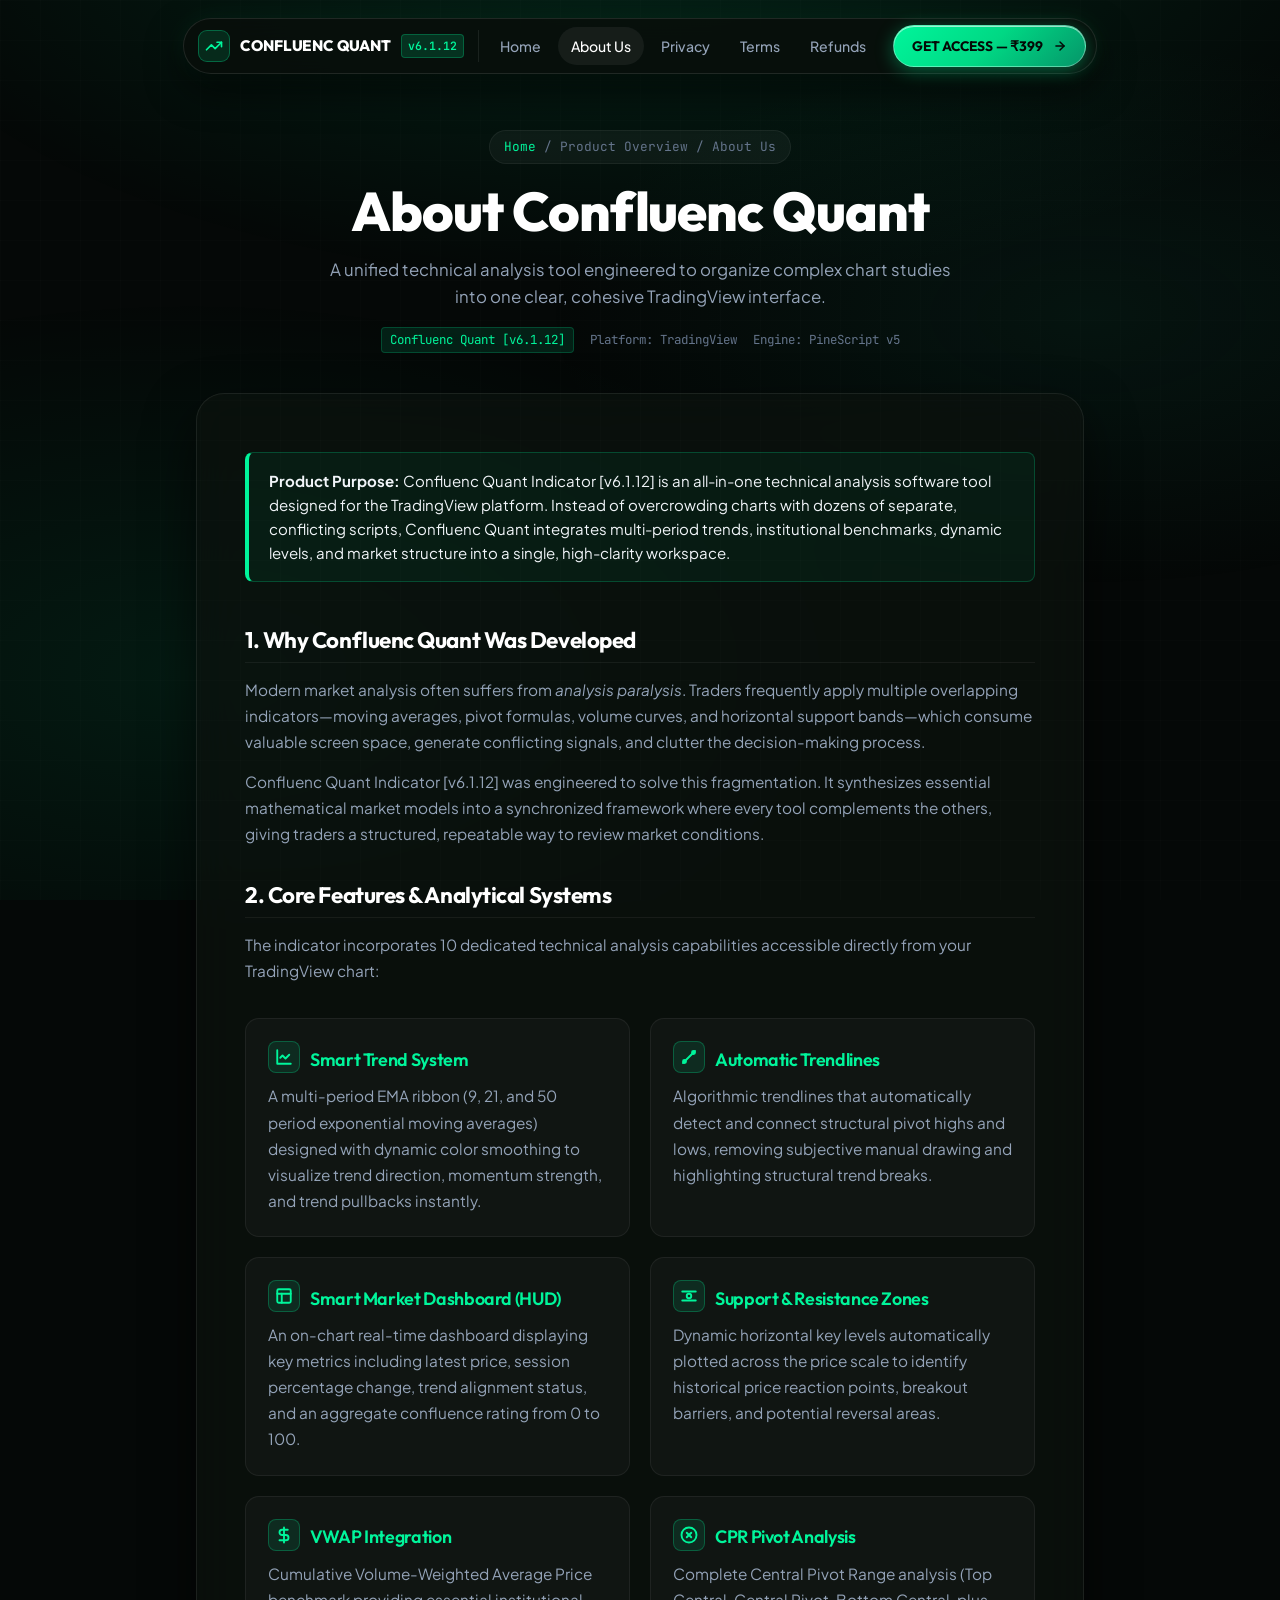
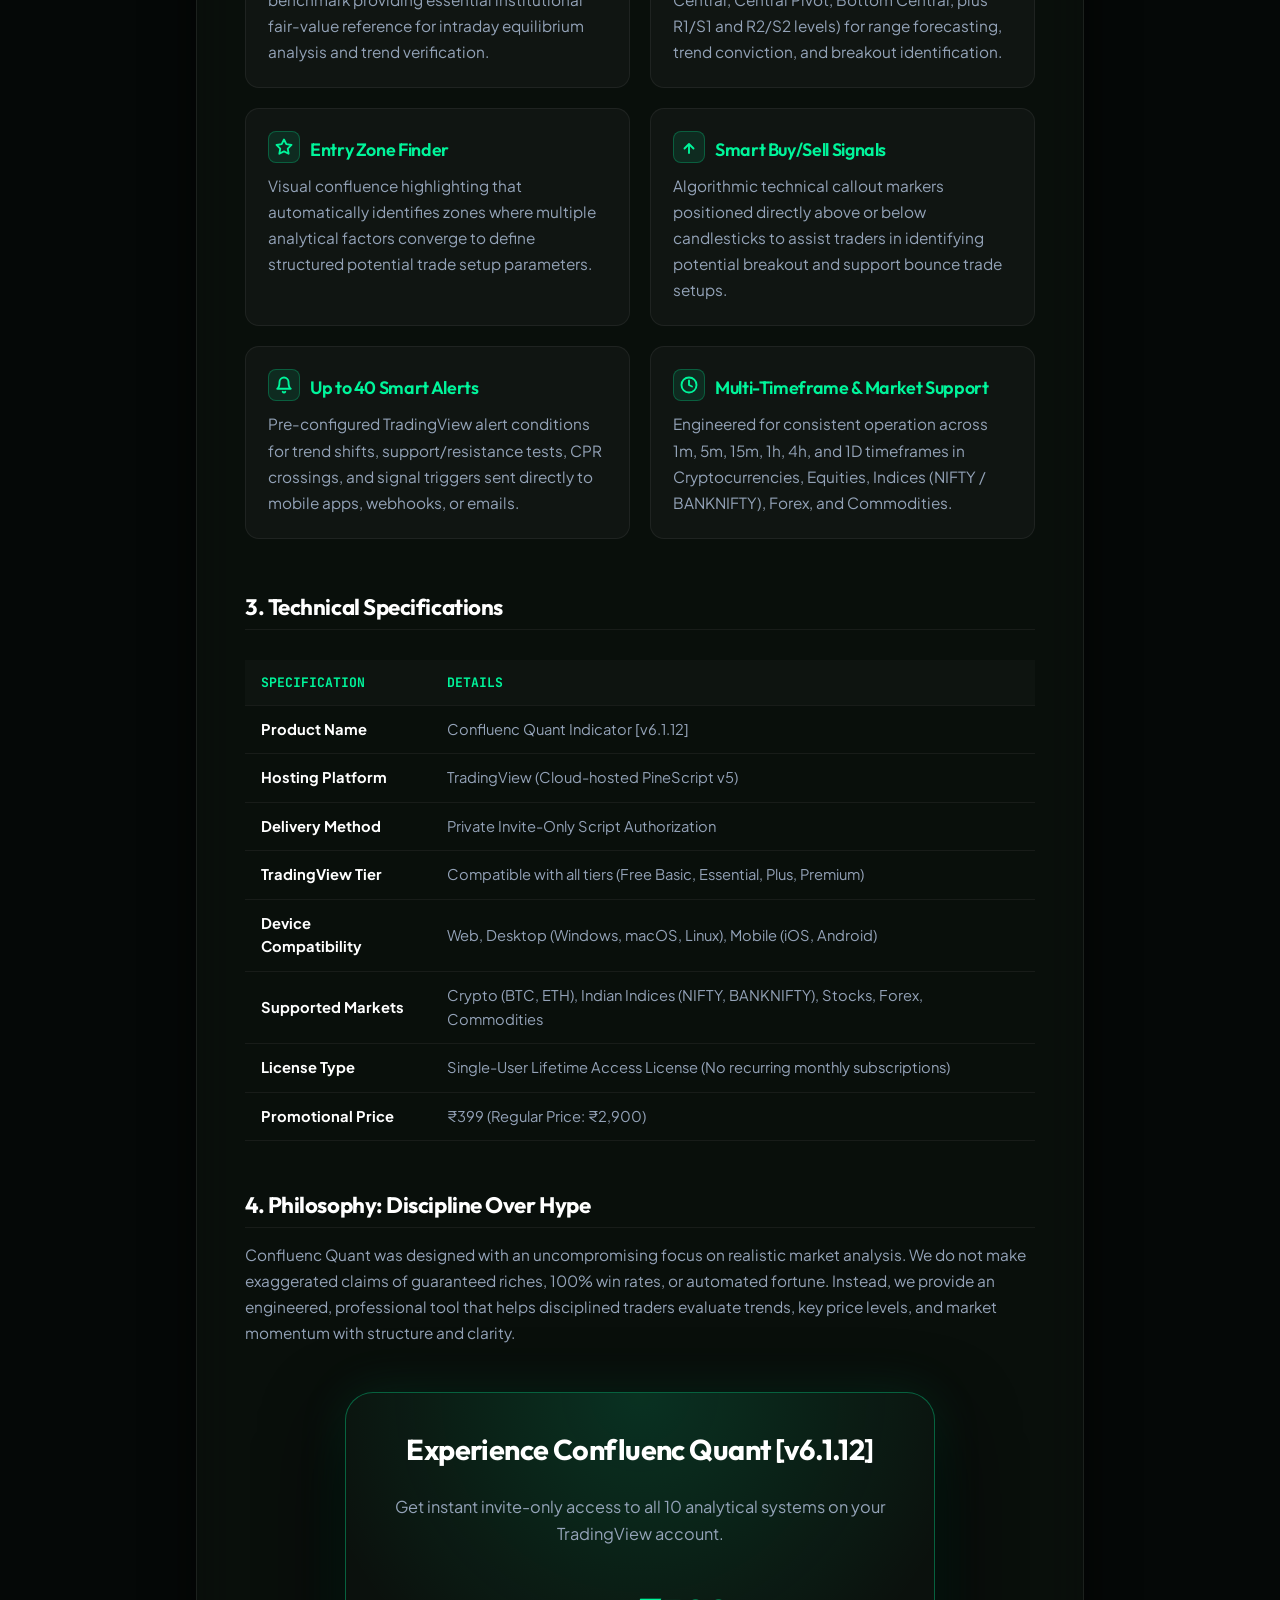
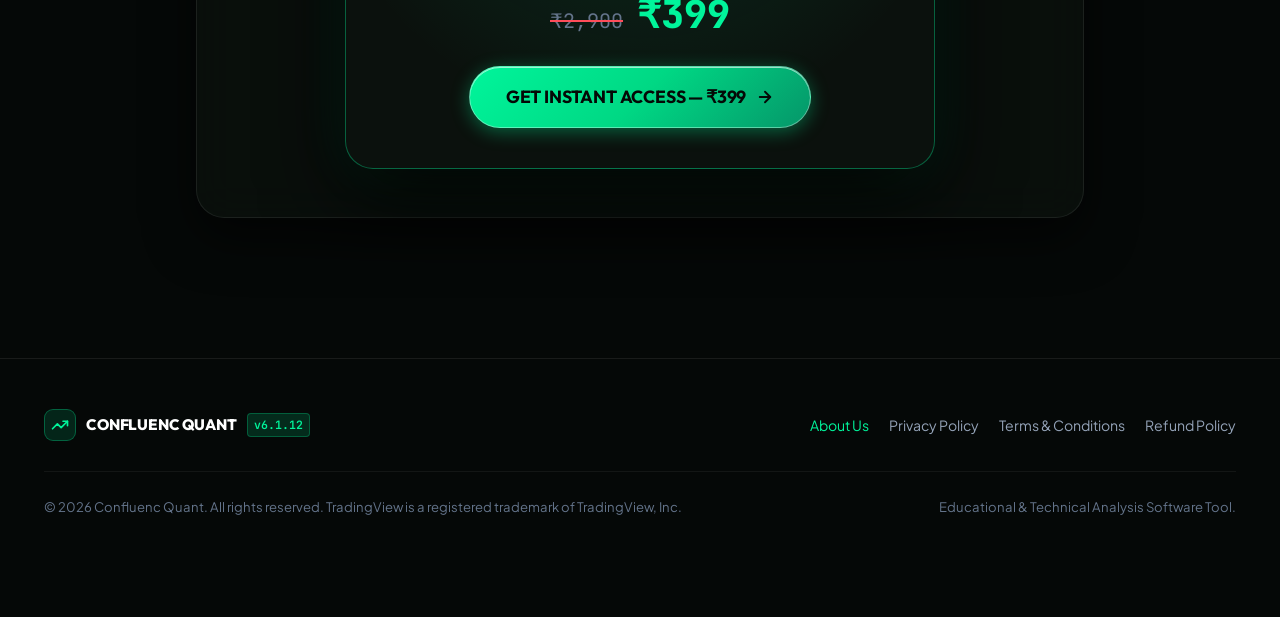
==== commit d8f3aac5: "Fix broken website features and improve cross-device compatibility" ====
--- a/about-us/index.html
+++ b/about-us/index.html
@@ -66,7 +66,59 @@
           </svg>
         </a>
       </div>
+
+      <button class="nav-toggle-btn" id="nav-toggle-btn" aria-label="Toggle navigation menu" aria-expanded="false" aria-controls="mobile-nav-drawer" type="button">
+        <span class="hamburger-box">
+          <span class="hamburger-line"></span>
+          <span class="hamburger-line"></span>
+          <span class="hamburger-line"></span>
+        </span>
+      </button>
     </nav>
+
+    <!-- Mobile Navigation Drawer & Backdrop -->
+    <div class="mobile-nav-backdrop" id="mobile-nav-backdrop" aria-hidden="true"></div>
+    <div class="mobile-nav-drawer" id="mobile-nav-drawer" role="dialog" aria-modal="true" aria-label="Mobile Navigation" aria-hidden="true">
+      <div class="mobile-nav-header">
+        <span class="mobile-nav-title">Navigation Menu</span>
+        <button type="button" class="mobile-nav-close-btn" id="mobile-nav-close-btn" aria-label="Close menu">&times;</button>
+      </div>
+      <nav class="mobile-nav-links" aria-label="Mobile Navigation Links">
+        <a href="/" class="mobile-nav-link">
+          <svg width="16" height="16" viewBox="0 0 24 24" fill="none" stroke="currentColor" stroke-width="2.2" stroke-linecap="round" stroke-linejoin="round"><path d="M3 9l9-7 9 7v11a2 2 0 0 1-2 2H5a2 2 0 0 1-2-2z"></path><polyline points="9 22 9 12 15 12 15 22"></polyline></svg>
+          <span>Home</span>
+        </a>
+        <a href="/about-us" class="mobile-nav-link active">
+          <svg width="16" height="16" viewBox="0 0 24 24" fill="none" stroke="currentColor" stroke-width="2.2" stroke-linecap="round" stroke-linejoin="round"><path d="M20 21v-2a4 4 0 0 0-4-4H8a4 4 0 0 0-4 4v2"></path><circle cx="12" cy="7" r="4"></circle></svg>
+          <span>About Us</span>
+        </a>
+        <a href="/privacy-policy" class="mobile-nav-link">
+          <svg width="16" height="16" viewBox="0 0 24 24" fill="none" stroke="currentColor" stroke-width="2.2" stroke-linecap="round" stroke-linejoin="round"><path d="M12 22s8-4 8-10V5l-8-3-8 3v7c0 6 8 10 8 10z"></path></svg>
+          <span>Privacy Policy</span>
+        </a>
+        <a href="/terms-and-conditions" class="mobile-nav-link">
+          <svg width="16" height="16" viewBox="0 0 24 24" fill="none" stroke="currentColor" stroke-width="2.2" stroke-linecap="round" stroke-linejoin="round"><path d="M14 2H6a2 2 0 0 0-2 2v16a2 2 0 0 0 2 2h12a2 2 0 0 0 2-2V8z"></path><polyline points="14 2 14 8 20 8"></polyline><line x1="16" y1="13" x2="8" y2="13"></line><line x1="16" y1="17" x2="8" y2="17"></line></svg>
+          <span>Terms &amp; Conditions</span>
+        </a>
+        <a href="/refund-policy" class="mobile-nav-link">
+          <svg width="16" height="16" viewBox="0 0 24 24" fill="none" stroke="currentColor" stroke-width="2.2" stroke-linecap="round" stroke-linejoin="round"><circle cx="12" cy="12" r="10"></circle><path d="M16 8h-6a2 2 0 1 0 0 4h4a2 2 0 1 1 0 4H8"></path><line x1="12" y1="6" x2="12" y2="8"></line><line x1="12" y1="16" x2="12" y2="18"></line></svg>
+          <span>Refund Policy</span>
+        </a>
+      </nav>
+      <div class="mobile-nav-footer">
+        <a href="https://superprofile.bio/vp/confluenc-quant-indicator--v6-1-12----smart-range---target-analysis-tool" 
+           class="btn-primary mobile-drawer-cta"
+           data-cta-checkout="true"
+           data-cta-location="about-mobile-drawer"
+           id="about-mobile-drawer-cta">
+          <span>GET ACCESS — ₹399</span>
+          <svg width="16" height="16" viewBox="0 0 24 24" fill="none" stroke="currentColor" stroke-width="2.5" stroke-linecap="round" stroke-linejoin="round" aria-hidden="true">
+            <line x1="5" y1="12" x2="19" y2="12"></line>
+            <polyline points="12 5 19 12 12 19"></polyline>
+          </svg>
+        </a>
+      </div>
+    </div>
   </header>
 
   <main id="main-content">
@@ -357,5 +409,6 @@
   <!-- Scripts -->
   <script src="/js/config.js" defer></script>
   <script src="/js/tracking.js" defer></script>
+  <script src="/js/app.js" defer></script>
 </body>
 </html>
--- a/css/index.css
+++ b/css/index.css
@@ -157,6 +157,10 @@
   max-width: 100%;
 }
 
+section[id] {
+  scroll-margin-top: 86px;
+}
+
 button {
   font-family: inherit;
   cursor: pointer;
--- a/css/components.css
+++ b/css/components.css
@@ -21,6 +21,7 @@
   pointer-events: auto;
   display: flex;
   align-items: center;
+  flex-wrap: nowrap;
   gap: 8px;
   padding: 6px 10px 6px 14px;
   background: rgba(9, 15, 11, 0.85);
@@ -78,6 +79,7 @@
 .nav-links {
   display: flex;
   align-items: center;
+  flex-wrap: nowrap;
   gap: 4px;
 }
 
@@ -85,9 +87,10 @@
   font-size: 0.88rem;
   font-weight: 500;
   color: var(--text-secondary);
-  padding: 8px 14px;
+  padding: 8px 13px;
   border-radius: var(--radius-pill);
   transition: all var(--trans-fast);
+  white-space: nowrap;
 }
 
 .nav-link:hover, .nav-link.active {
@@ -98,6 +101,197 @@
 .nav-cta {
   margin-left: 6px;
 }
+
+/* Mobile Hamburger Toggle Button */
+.nav-toggle-btn {
+  display: none;
+  align-items: center;
+  justify-content: center;
+  width: 38px;
+  height: 38px;
+  border-radius: var(--radius-pill);
+  background: rgba(255, 255, 255, 0.06);
+  border: 1px solid rgba(255, 255, 255, 0.12);
+  color: var(--text-white);
+  cursor: pointer;
+  padding: 0;
+  transition: all var(--trans-fast);
+  flex-shrink: 0;
+  position: relative;
+}
+
+.nav-toggle-btn:hover,
+.nav-toggle-btn:focus-visible {
+  background: rgba(0, 245, 155, 0.15);
+  border-color: rgba(0, 245, 155, 0.45);
+  color: var(--neon-green);
+  outline: none;
+}
+
+.hamburger-box {
+  width: 18px;
+  height: 14px;
+  display: flex;
+  flex-direction: column;
+  justify-content: space-between;
+}
+
+.hamburger-line {
+  width: 100%;
+  height: 2px;
+  background-color: currentColor;
+  border-radius: 2px;
+  transition: transform 0.25s ease, opacity 0.25s ease;
+}
+
+.nav-toggle-btn.open .hamburger-line:nth-child(1) {
+  transform: translateY(6px) rotate(45deg);
+}
+
+.nav-toggle-btn.open .hamburger-line:nth-child(2) {
+  opacity: 0;
+}
+
+.nav-toggle-btn.open .hamburger-line:nth-child(3) {
+  transform: translateY(-6px) rotate(-45deg);
+}
+
+/* Mobile Navigation Backdrop & Drawer */
+.mobile-nav-backdrop {
+  position: fixed;
+  inset: 0;
+  background: rgba(0, 0, 0, 0.72);
+  backdrop-filter: blur(8px);
+  -webkit-backdrop-filter: blur(8px);
+  z-index: 9998;
+  opacity: 0;
+  pointer-events: none;
+  visibility: hidden;
+  transition: opacity 0.3s ease, visibility 0.3s ease;
+}
+
+.mobile-nav-backdrop.active {
+  opacity: 1;
+  pointer-events: auto;
+  visibility: visible;
+}
+
+.mobile-nav-drawer {
+  position: fixed;
+  top: 74px;
+  left: 14px;
+  right: 14px;
+  max-width: 480px;
+  margin: 0 auto;
+  background: rgba(9, 15, 11, 0.98);
+  backdrop-filter: blur(24px);
+  -webkit-backdrop-filter: blur(24px);
+  border: 1px solid rgba(0, 245, 155, 0.32);
+  border-radius: var(--radius-lg);
+  padding: 16px 18px 20px 18px;
+  box-shadow: 0 24px 60px rgba(0, 0, 0, 0.92), 0 0 40px rgba(0, 245, 155, 0.16);
+  z-index: 9999;
+  display: flex;
+  flex-direction: column;
+  gap: 12px;
+  opacity: 0;
+  transform: translateY(-12px) scale(0.98);
+  pointer-events: none;
+  visibility: hidden;
+  transition: opacity 0.25s cubic-bezier(0.16, 1, 0.3, 1), transform 0.25s cubic-bezier(0.16, 1, 0.3, 1), visibility 0.25s;
+}
+
+.mobile-nav-drawer.active {
+  opacity: 1;
+  transform: translateY(0) scale(1);
+  pointer-events: auto;
+  visibility: visible;
+}
+
+.mobile-nav-header {
+  display: flex;
+  align-items: center;
+  justify-content: space-between;
+  padding-bottom: 10px;
+  border-bottom: 1px solid rgba(255, 255, 255, 0.08);
+}
+
+.mobile-nav-title {
+  font-family: var(--font-display);
+  font-size: 0.85rem;
+  font-weight: 700;
+  text-transform: uppercase;
+  letter-spacing: 0.06em;
+  color: var(--neon-green);
+}
+
+.mobile-nav-close-btn {
+  width: 30px;
+  height: 30px;
+  border-radius: 50%;
+  background: rgba(255, 255, 255, 0.06);
+  border: 1px solid rgba(255, 255, 255, 0.1);
+  color: var(--text-secondary);
+  font-size: 1.25rem;
+  line-height: 1;
+  display: flex;
+  align-items: center;
+  justify-content: center;
+  cursor: pointer;
+  transition: all var(--trans-fast);
+}
+
+.mobile-nav-close-btn:hover {
+  background: rgba(255, 77, 90, 0.2);
+  color: var(--bearish-red);
+}
+
+.mobile-nav-links {
+  display: flex;
+  flex-direction: column;
+  gap: 4px;
+}
+
+.mobile-nav-link {
+  display: flex;
+  align-items: center;
+  gap: 12px;
+  padding: 11px 14px;
+  border-radius: var(--radius-md);
+  font-family: var(--font-display);
+  font-size: 0.94rem;
+  font-weight: 600;
+  color: var(--text-secondary);
+  text-decoration: none;
+  transition: all var(--trans-fast);
+}
+
+.mobile-nav-link:hover,
+.mobile-nav-link.active {
+  color: var(--text-white);
+  background: rgba(0, 245, 155, 0.1);
+  border: 1px solid rgba(0, 245, 155, 0.25);
+}
+
+.mobile-nav-link svg {
+  color: var(--neon-green);
+  flex-shrink: 0;
+}
+
+.mobile-nav-footer {
+  margin-top: 6px;
+  padding-top: 10px;
+  border-top: 1px solid rgba(255, 255, 255, 0.08);
+}
+
+.mobile-drawer-cta {
+  width: 100%;
+  min-height: 46px;
+  text-align: center;
+  padding: 12px 18px;
+  font-size: 0.92rem;
+}
+
 
 /* --------------------------------------------------------------------------
    2. BUTTONS & CTA STYLING
@@ -501,27 +695,54 @@
 .gallery-tabs-bar {
   display: flex;
   align-items: center;
-  gap: 8px;
-  padding: 14px 20px;
+  gap: 6px;
+  padding: 10px 14px;
   background: #0B130E;
   border-bottom: 1px solid rgba(255, 255, 255, 0.08);
   overflow-x: auto;
+  scrollbar-width: thin;
+  scrollbar-color: rgba(0, 245, 155, 0.25) transparent;
+  -webkit-overflow-scrolling: touch;
+}
+
+.gallery-tabs-bar::-webkit-scrollbar {
+  height: 4px;
+}
+
+.gallery-tabs-bar::-webkit-scrollbar-track {
+  background: transparent;
+}
+
+.gallery-tabs-bar::-webkit-scrollbar-thumb {
+  background: rgba(0, 245, 155, 0.25);
+  border-radius: 4px;
+}
+
+.gallery-tabs-bar::-webkit-scrollbar-thumb:hover {
+  background: var(--neon-green);
+}
+
+.gallery-tabs-bar.grabbing {
+  cursor: grabbing;
+  user-select: none;
 }
 
 .gallery-tab-btn {
   display: inline-flex;
   align-items: center;
-  gap: 8px;
-  padding: 10px 18px;
+  gap: 6px;
+  padding: 7px 12px;
   border-radius: var(--radius-pill);
   background: rgba(255, 255, 255, 0.04);
   border: 1px solid rgba(255, 255, 255, 0.08);
   color: var(--text-secondary);
   font-family: var(--font-display);
-  font-size: 0.9rem;
+  font-size: 0.82rem;
   font-weight: 600;
   white-space: nowrap;
   transition: all var(--trans-fast);
+  cursor: pointer;
+  flex-shrink: 0;
 }
 
 .gallery-tab-btn:hover {
@@ -977,7 +1198,7 @@
 }
 
 .faq-item.open .faq-answer-pane {
-  max-height: 300px;
+  max-height: 550px;
   padding-bottom: 22px;
 }
 
@@ -1153,13 +1374,14 @@
   background: #0B130E;
   border: 1px solid rgba(0, 245, 155, 0.3);
   border-radius: var(--radius-lg);
-  max-width: 650px;
+  max-width: 680px;
   width: 100%;
   max-height: 85vh;
   display: flex;
   flex-direction: column;
   box-shadow: 0 25px 60px rgba(0, 0, 0, 0.9), 0 0 50px rgba(0, 245, 155, 0.15);
   animation: modalEnter 0.25s ease-out;
+  outline: none;
 }
 
 @keyframes modalEnter {
@@ -1209,12 +1431,99 @@
   display: flex;
   flex-direction: column;
   gap: 14px;
+  scrollbar-width: thin;
+  scrollbar-color: rgba(0, 245, 155, 0.25) transparent;
+}
+
+.modal-body::-webkit-scrollbar {
+  width: 6px;
+}
+
+.modal-body::-webkit-scrollbar-track {
+  background: rgba(255, 255, 255, 0.02);
+}
+
+.modal-body::-webkit-scrollbar-thumb {
+  background: rgba(0, 245, 155, 0.25);
+  border-radius: 4px;
+}
+
+.modal-body::-webkit-scrollbar-thumb:hover {
+  background: var(--neon-green);
 }
 
 .modal-body h4 {
-  color: var(--text-white);
+  color: var(--neon-green);
+  font-family: var(--font-display);
   font-size: 1.05rem;
-  margin-top: 10px;
+  font-weight: 700;
+  margin-top: 14px;
+  margin-bottom: 4px;
+}
+
+.modal-expand-link {
+  display: inline-flex;
+  align-items: center;
+  gap: 6px;
+  font-size: 0.84rem;
+  font-weight: 600;
+  color: var(--neon-green);
+  text-decoration: none;
+  padding-top: 14px;
+  border-top: 1px solid rgba(255, 255, 255, 0.08);
+  margin-top: 12px;
+  transition: all var(--trans-fast);
+}
+
+.modal-expand-link:hover {
+  text-decoration: underline;
+  color: #fff;
+}
+
+/* Standalone Policy Page Dialog Container (Exact match to original modal appearance) */
+.policy-page-dialog {
+  background: #0B130E;
+  border: 1px solid rgba(0, 245, 155, 0.3);
+  border-radius: var(--radius-lg);
+  max-width: 800px;
+  width: 100%;
+  margin: 0 auto;
+  box-shadow: 0 25px 60px rgba(0, 0, 0, 0.9), 0 0 50px rgba(0, 245, 155, 0.15);
+  overflow: hidden;
+}
+
+.policy-page-dialog .modal-header {
+  padding: 24px 30px;
+  border-bottom: 1px solid rgba(255, 255, 255, 0.08);
+  display: flex;
+  align-items: center;
+  justify-content: space-between;
+  background: rgba(0, 0, 0, 0.2);
+}
+
+.policy-page-dialog .modal-title {
+  font-size: 1.45rem;
+  font-weight: 700;
+  color: var(--text-white);
+  margin: 0;
+}
+
+.policy-page-dialog .modal-body {
+  padding: 30px;
+  max-height: none;
+  overflow: visible;
+  font-size: 0.95rem;
+  color: var(--text-secondary);
+  line-height: 1.7;
+}
+
+.policy-page-dialog .modal-body ul {
+  padding-left: 20px;
+  margin-bottom: 12px;
+}
+
+.policy-page-dialog .modal-body li {
+  margin-bottom: 6px;
 }
 
 /* --------------------------------------------------------------------------
--- a/css/responsive.css
+++ b/css/responsive.css
@@ -92,6 +92,39 @@
    RESPONSIVE BREAKPOINTS
    -------------------------------------------------------------------------- */
 
+/* Laptops & Mid-size Desktops (851px - 1180px) */
+@media (max-width: 1180px) and (min-width: 851px) {
+  .nav-dock {
+    gap: 4px;
+    padding: 5px 8px 5px 12px;
+  }
+  .nav-brand {
+    gap: 6px;
+    padding-right: 10px;
+  }
+  .brand-name {
+    font-size: 0.88rem;
+  }
+  .nav-links {
+    gap: 2px;
+  }
+  .nav-link {
+    font-size: 0.8rem;
+    padding: 6px 8px;
+  }
+  .nav-cta .btn-primary {
+    padding: 8px 14px;
+    font-size: 0.82rem;
+  }
+}
+
+@media (max-width: 1020px) and (min-width: 851px) {
+  .nav-links a[href="#gallery"],
+  .nav-links a[href="#how-it-works"] {
+    display: none;
+  }
+}
+
 /* Large Tablets & Small Laptops (<= 1100px) */
 @media (max-width: 1100px) {
   .hero-grid {
@@ -158,6 +191,11 @@
     width: 100%;
     max-width: 560px;
     justify-content: space-between;
+    gap: 8px;
+  }
+
+  .nav-toggle-btn {
+    display: flex;
   }
 
   .steps-grid {
@@ -184,6 +222,10 @@
 
   .quant-hud-widget {
     display: none; /* Hide HUD overlay on smaller screens so chart canvas is 100% visible */
+  }
+
+  .mobile-chart-live-price {
+    display: flex;
   }
 }
 
@@ -405,6 +447,11 @@
 
 /* Small Screens & Foldable Phones (<= 380px) */
 @media (max-width: 380px) {
+  .nav-dock {
+    padding: 5px 8px;
+    gap: 6px;
+  }
+
   .brand-version {
     display: none;
   }
@@ -414,8 +461,18 @@
   }
 
   .nav-dock .btn-primary-sm {
-    padding: 8px 12px;
-    font-size: 0.76rem;
+    padding: 7px 10px;
+    font-size: 0.74rem;
+  }
+
+  .nav-toggle-btn {
+    width: 34px;
+    height: 34px;
+  }
+
+  .hamburger-box {
+    width: 16px;
+    height: 12px;
   }
 
   .hero-headline {
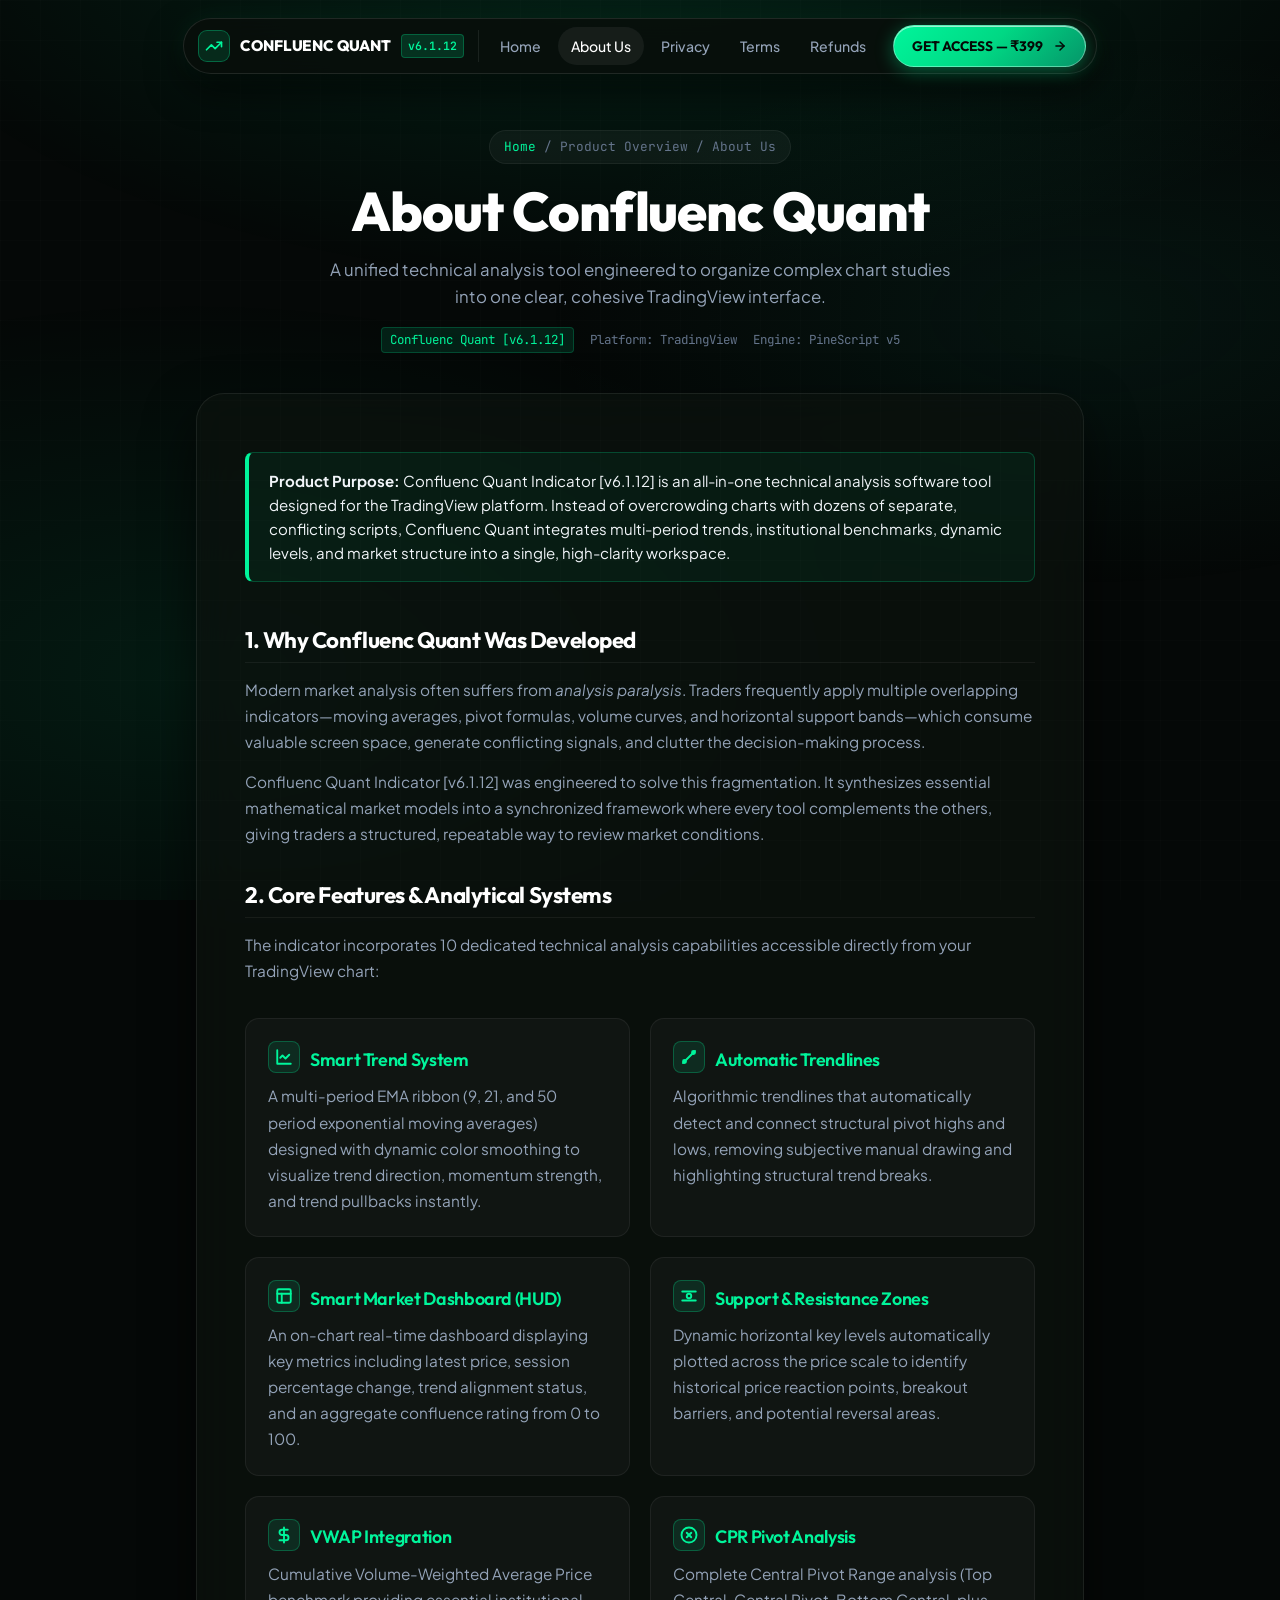
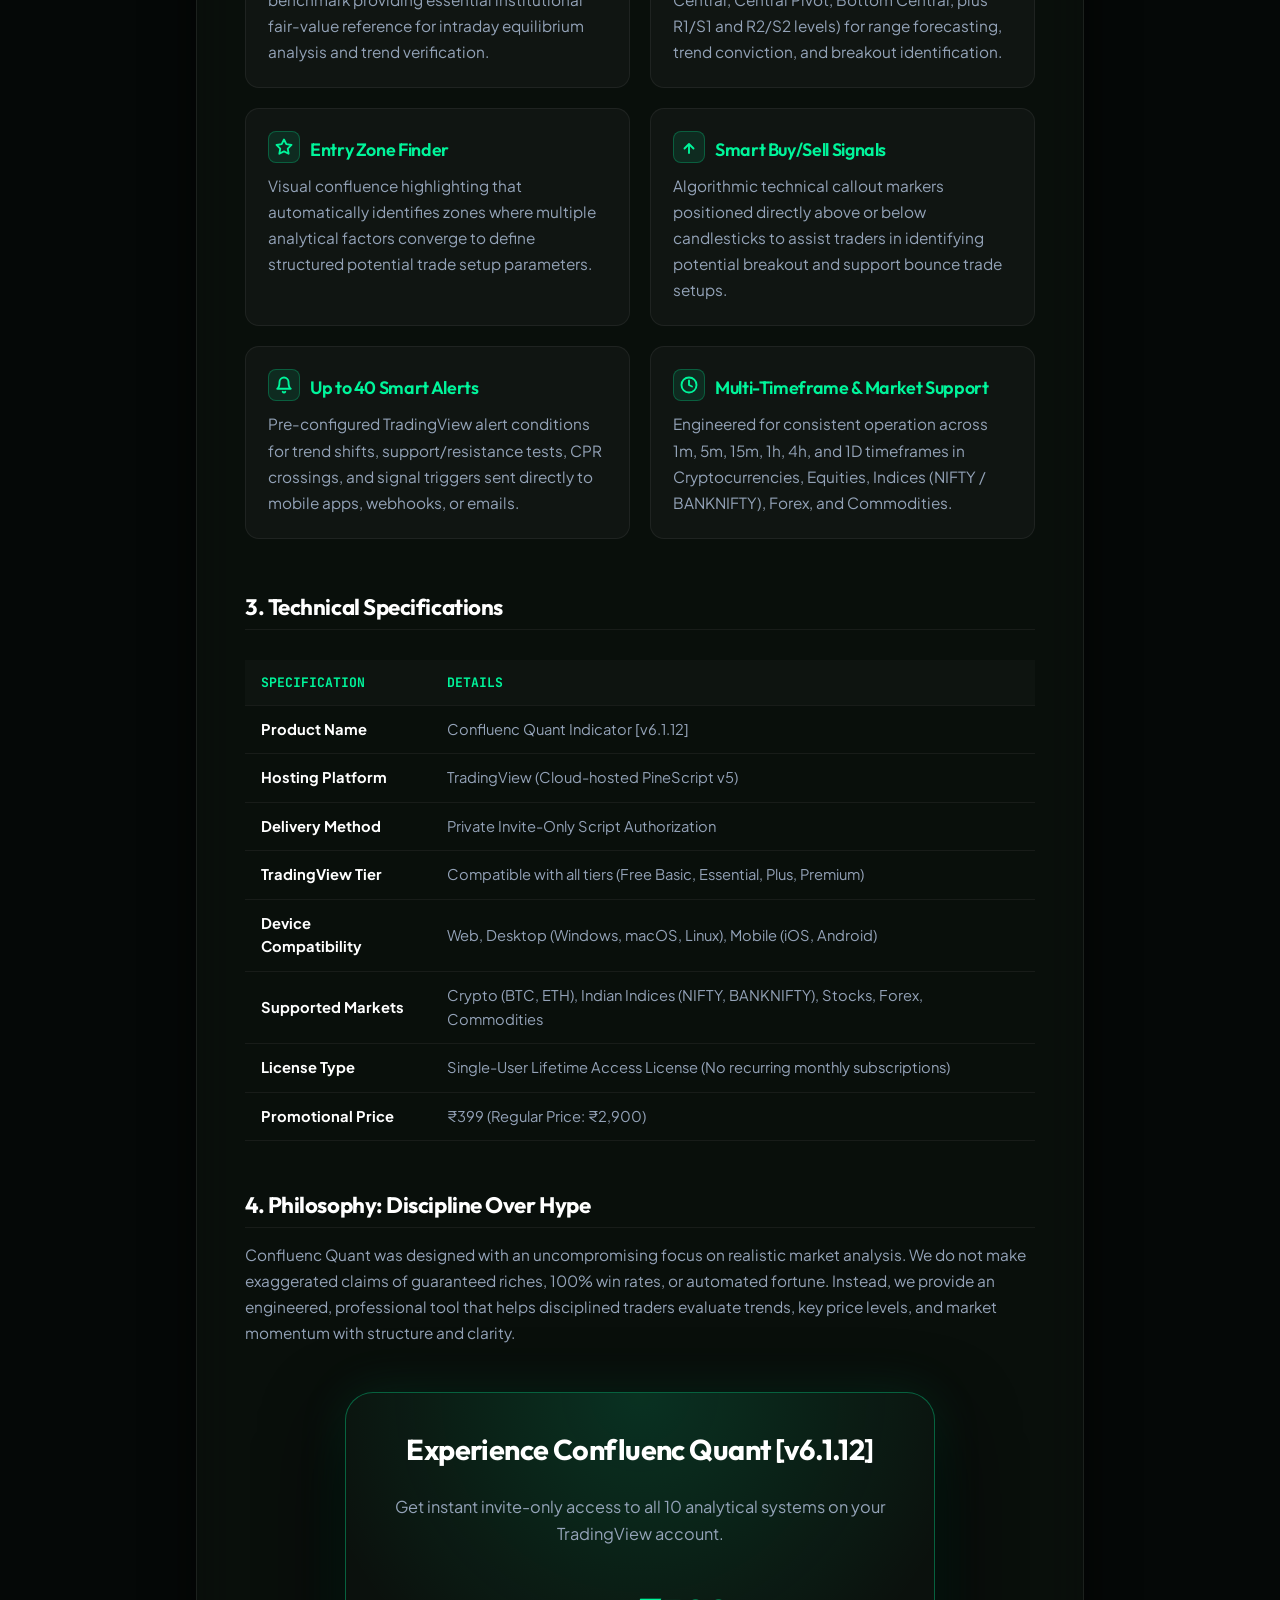
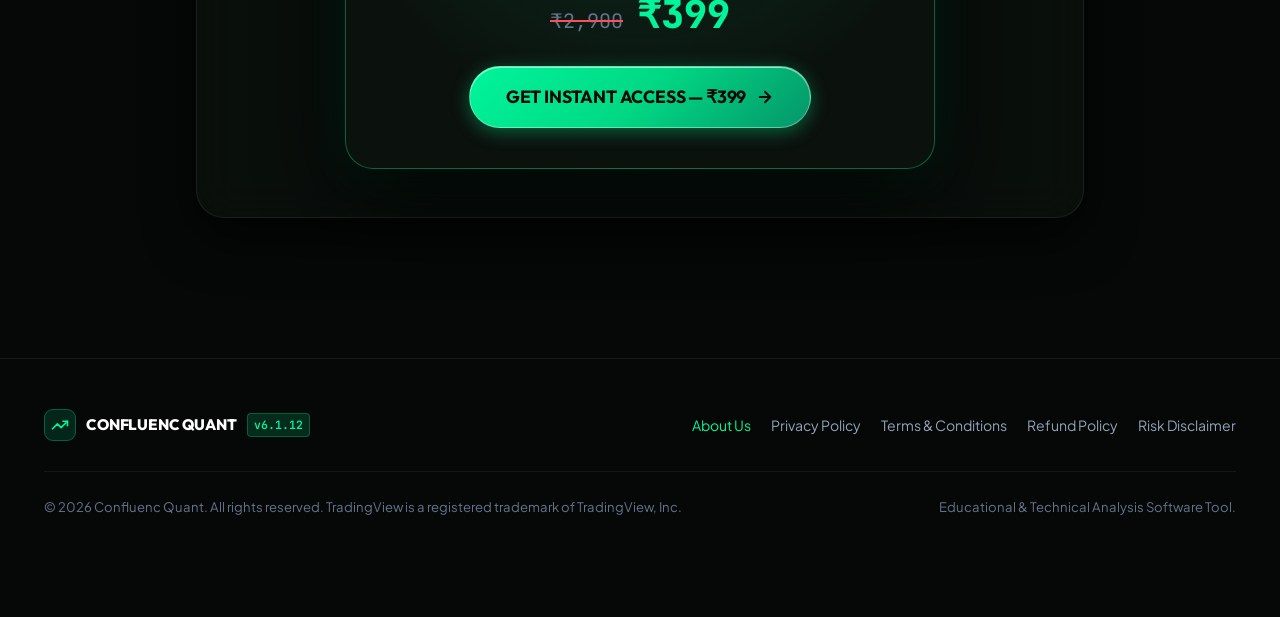
==== commit 6cdff5f4: "Fix broken website features and improve cross-device compatibility" ====
--- a/about-us/index.html
+++ b/about-us/index.html
@@ -376,6 +376,7 @@
           <a href="/privacy-policy" class="footer-link-btn">Privacy Policy</a>
           <a href="/terms-and-conditions" class="footer-link-btn">Terms &amp; Conditions</a>
           <a href="/refund-policy" class="footer-link-btn">Refund Policy</a>
+          <button type="button" class="footer-link-btn" data-modal-target="modal-disclaimer" aria-haspopup="dialog">Risk Disclaimer</button>
         </div>
       </div>
 
@@ -406,6 +407,22 @@
     </a>
   </aside>
 
+  <!-- Risk Disclaimer Modal -->
+  <div class="modal-overlay" id="modal-disclaimer" role="dialog" aria-modal="true" aria-labelledby="disclaimer-heading">
+    <div class="modal-dialog" tabindex="-1">
+      <div class="modal-header">
+        <h3 class="modal-title" id="disclaimer-heading">Risk Disclaimer</h3>
+        <button type="button" class="modal-close-btn" aria-label="Close Modal">&times;</button>
+      </div>
+      <div class="modal-body">
+        <h4>Educational Tool Notice</h4>
+        <p>Confluenc Quant Indicator [v6.1.12] is provided for educational and informational purposes only and does not constitute financial or investment advice. It does not guarantee profitable trades, signal accuracy, or financial returns.</p>
+        <h4>Market Risk Disclosure</h4>
+        <p>Trading in financial markets, equities, futures, options, forex, and cryptocurrencies involves significant financial risk and may not be suitable for all investors. Past performance does not guarantee future results. Users are responsible for their own trading decisions and should conduct independent research.</p>
+      </div>
+    </div>
+  </div>
+
   <!-- Scripts -->
   <script src="/js/config.js" defer></script>
   <script src="/js/tracking.js" defer></script>
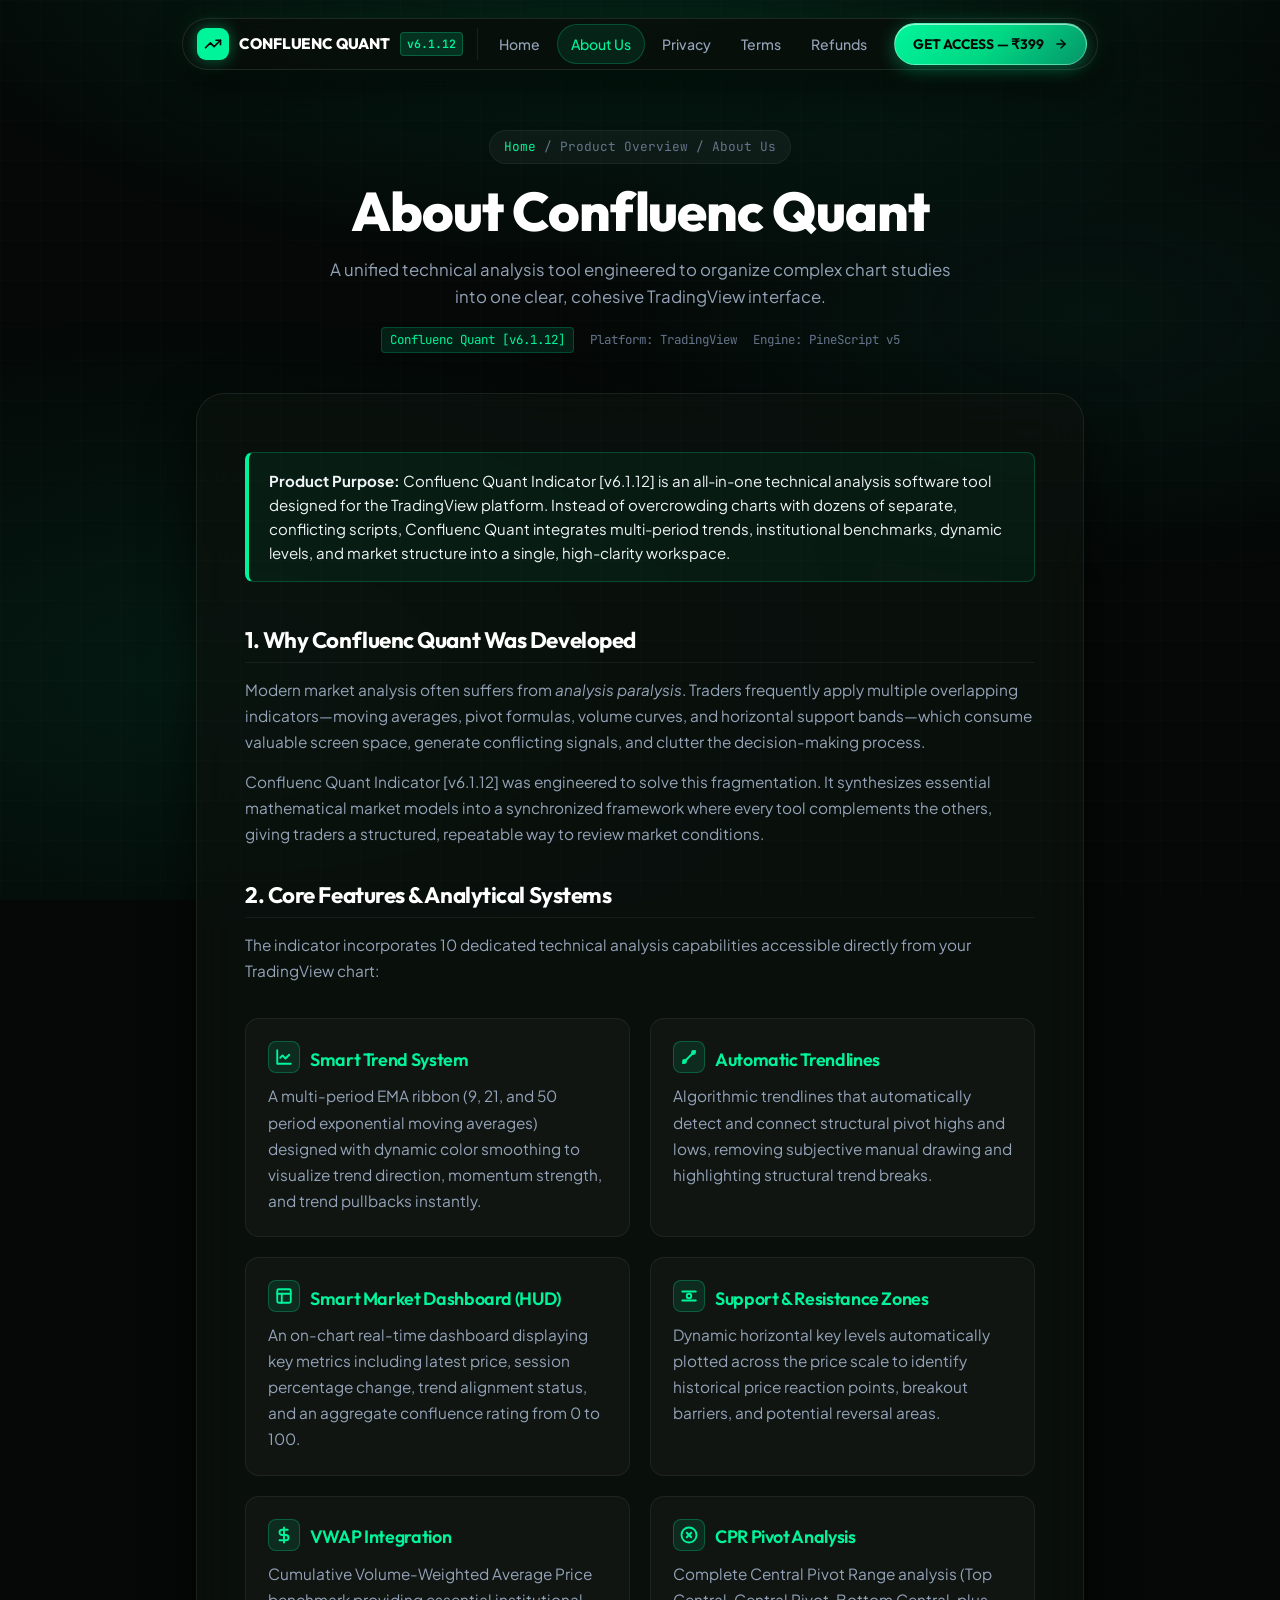
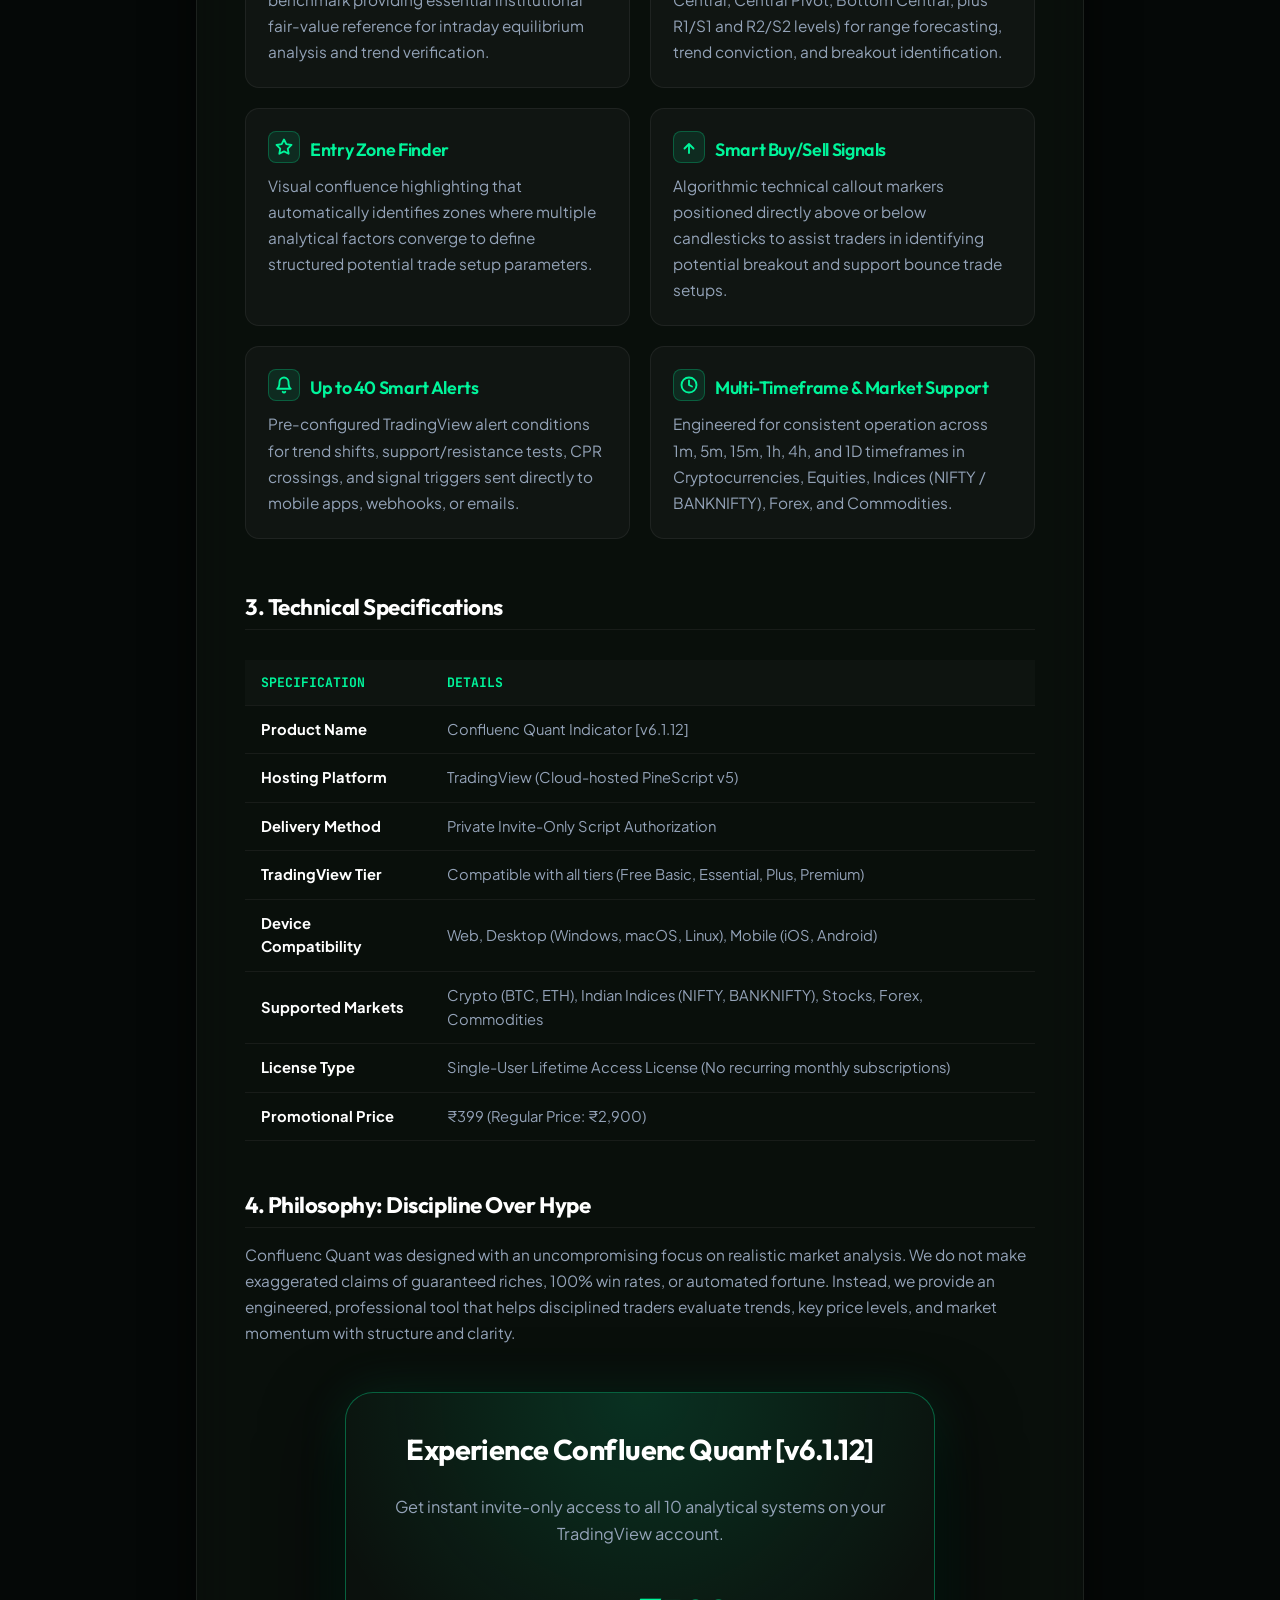
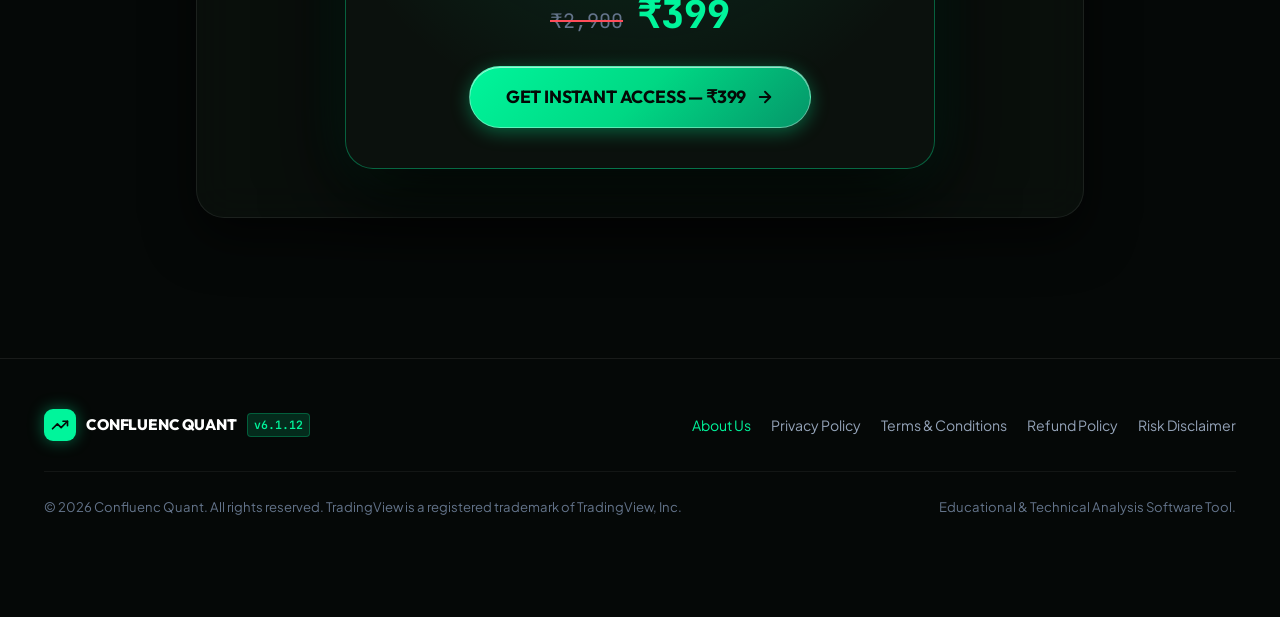
==== commit 0ed06f11: "Fix broken website features and improve cross-device compatibility" ====
--- a/about-us/index.html
+++ b/about-us/index.html
@@ -75,51 +75,51 @@
         </span>
       </button>
     </nav>
-
-    <!-- Mobile Navigation Drawer & Backdrop -->
-    <div class="mobile-nav-backdrop" id="mobile-nav-backdrop" aria-hidden="true"></div>
-    <div class="mobile-nav-drawer" id="mobile-nav-drawer" role="dialog" aria-modal="true" aria-label="Mobile Navigation" aria-hidden="true">
-      <div class="mobile-nav-header">
-        <span class="mobile-nav-title">Navigation Menu</span>
-        <button type="button" class="mobile-nav-close-btn" id="mobile-nav-close-btn" aria-label="Close menu">&times;</button>
-      </div>
-      <nav class="mobile-nav-links" aria-label="Mobile Navigation Links">
-        <a href="/" class="mobile-nav-link">
-          <svg width="16" height="16" viewBox="0 0 24 24" fill="none" stroke="currentColor" stroke-width="2.2" stroke-linecap="round" stroke-linejoin="round"><path d="M3 9l9-7 9 7v11a2 2 0 0 1-2 2H5a2 2 0 0 1-2-2z"></path><polyline points="9 22 9 12 15 12 15 22"></polyline></svg>
-          <span>Home</span>
-        </a>
-        <a href="/about-us" class="mobile-nav-link active">
-          <svg width="16" height="16" viewBox="0 0 24 24" fill="none" stroke="currentColor" stroke-width="2.2" stroke-linecap="round" stroke-linejoin="round"><path d="M20 21v-2a4 4 0 0 0-4-4H8a4 4 0 0 0-4 4v2"></path><circle cx="12" cy="7" r="4"></circle></svg>
-          <span>About Us</span>
-        </a>
-        <a href="/privacy-policy" class="mobile-nav-link">
-          <svg width="16" height="16" viewBox="0 0 24 24" fill="none" stroke="currentColor" stroke-width="2.2" stroke-linecap="round" stroke-linejoin="round"><path d="M12 22s8-4 8-10V5l-8-3-8 3v7c0 6 8 10 8 10z"></path></svg>
-          <span>Privacy Policy</span>
-        </a>
-        <a href="/terms-and-conditions" class="mobile-nav-link">
-          <svg width="16" height="16" viewBox="0 0 24 24" fill="none" stroke="currentColor" stroke-width="2.2" stroke-linecap="round" stroke-linejoin="round"><path d="M14 2H6a2 2 0 0 0-2 2v16a2 2 0 0 0 2 2h12a2 2 0 0 0 2-2V8z"></path><polyline points="14 2 14 8 20 8"></polyline><line x1="16" y1="13" x2="8" y2="13"></line><line x1="16" y1="17" x2="8" y2="17"></line></svg>
-          <span>Terms &amp; Conditions</span>
-        </a>
-        <a href="/refund-policy" class="mobile-nav-link">
-          <svg width="16" height="16" viewBox="0 0 24 24" fill="none" stroke="currentColor" stroke-width="2.2" stroke-linecap="round" stroke-linejoin="round"><circle cx="12" cy="12" r="10"></circle><path d="M16 8h-6a2 2 0 1 0 0 4h4a2 2 0 1 1 0 4H8"></path><line x1="12" y1="6" x2="12" y2="8"></line><line x1="12" y1="16" x2="12" y2="18"></line></svg>
-          <span>Refund Policy</span>
-        </a>
-      </nav>
-      <div class="mobile-nav-footer">
-        <a href="https://superprofile.bio/vp/confluenc-quant-indicator--v6-1-12----smart-range---target-analysis-tool" 
-           class="btn-primary mobile-drawer-cta"
-           data-cta-checkout="true"
-           data-cta-location="about-mobile-drawer"
-           id="about-mobile-drawer-cta">
-          <span>GET ACCESS — ₹399</span>
-          <svg width="16" height="16" viewBox="0 0 24 24" fill="none" stroke="currentColor" stroke-width="2.5" stroke-linecap="round" stroke-linejoin="round" aria-hidden="true">
-            <line x1="5" y1="12" x2="19" y2="12"></line>
-            <polyline points="12 5 19 12 12 19"></polyline>
-          </svg>
-        </a>
-      </div>
-    </div>
   </header>
+
+  <!-- Mobile Navigation Drawer & Backdrop -->
+  <div class="mobile-nav-backdrop" id="mobile-nav-backdrop" aria-hidden="true"></div>
+  <div class="mobile-nav-drawer" id="mobile-nav-drawer" role="dialog" aria-modal="true" aria-label="Mobile Navigation" aria-hidden="true">
+    <div class="mobile-nav-header">
+      <span class="mobile-nav-title">Navigation Menu</span>
+      <button type="button" class="mobile-nav-close-btn" id="mobile-nav-close-btn" aria-label="Close menu">&times;</button>
+    </div>
+    <nav class="mobile-nav-links" aria-label="Mobile Navigation Links">
+      <a href="/" class="mobile-nav-link">
+        <svg width="16" height="16" viewBox="0 0 24 24" fill="none" stroke="currentColor" stroke-width="2.2" stroke-linecap="round" stroke-linejoin="round"><path d="M3 9l9-7 9 7v11a2 2 0 0 1-2 2H5a2 2 0 0 1-2-2z"></path><polyline points="9 22 9 12 15 12 15 22"></polyline></svg>
+        <span>Home</span>
+      </a>
+      <a href="/about-us" class="mobile-nav-link active">
+        <svg width="16" height="16" viewBox="0 0 24 24" fill="none" stroke="currentColor" stroke-width="2.2" stroke-linecap="round" stroke-linejoin="round"><path d="M20 21v-2a4 4 0 0 0-4-4H8a4 4 0 0 0-4 4v2"></path><circle cx="12" cy="7" r="4"></circle></svg>
+        <span>About Us</span>
+      </a>
+      <a href="/privacy-policy" class="mobile-nav-link">
+        <svg width="16" height="16" viewBox="0 0 24 24" fill="none" stroke="currentColor" stroke-width="2.2" stroke-linecap="round" stroke-linejoin="round"><path d="M12 22s8-4 8-10V5l-8-3-8 3v7c0 6 8 10 8 10z"></path></svg>
+        <span>Privacy Policy</span>
+      </a>
+      <a href="/terms-and-conditions" class="mobile-nav-link">
+        <svg width="16" height="16" viewBox="0 0 24 24" fill="none" stroke="currentColor" stroke-width="2.2" stroke-linecap="round" stroke-linejoin="round"><path d="M14 2H6a2 2 0 0 0-2 2v16a2 2 0 0 0 2 2h12a2 2 0 0 0 2-2V8z"></path><polyline points="14 2 14 8 20 8"></polyline><line x1="16" y1="13" x2="8" y2="13"></line><line x1="16" y1="17" x2="8" y2="17"></line></svg>
+        <span>Terms &amp; Conditions</span>
+      </a>
+      <a href="/refund-policy" class="mobile-nav-link">
+        <svg width="16" height="16" viewBox="0 0 24 24" fill="none" stroke="currentColor" stroke-width="2.2" stroke-linecap="round" stroke-linejoin="round"><circle cx="12" cy="12" r="10"></circle><path d="M16 8h-6a2 2 0 1 0 0 4h4a2 2 0 1 1 0 4H8"></path><line x1="12" y1="6" x2="12" y2="8"></line><line x1="12" y1="16" x2="12" y2="18"></line></svg>
+        <span>Refund Policy</span>
+      </a>
+    </nav>
+    <div class="mobile-nav-footer">
+      <a href="https://superprofile.bio/vp/confluenc-quant-indicator--v6-1-12----smart-range---target-analysis-tool" 
+         class="btn-primary mobile-drawer-cta"
+         data-cta-checkout="true"
+         data-cta-location="about-mobile-drawer"
+         id="about-mobile-drawer-cta">
+        <span>GET ACCESS — ₹399</span>
+        <svg width="16" height="16" viewBox="0 0 24 24" fill="none" stroke="currentColor" stroke-width="2.5" stroke-linecap="round" stroke-linejoin="round" aria-hidden="true">
+          <line x1="5" y1="12" x2="19" y2="12"></line>
+          <polyline points="12 5 19 12 12 19"></polyline>
+        </svg>
+      </a>
+    </div>
+  </div>
 
   <main id="main-content">
     <!-- ========================================================================
--- a/css/components.css
+++ b/css/components.css
@@ -13,6 +13,7 @@
   z-index: 999;
   display: flex;
   justify-content: center;
+  align-items: center;
   padding: 0 16px;
   pointer-events: none;
 }
@@ -24,6 +25,9 @@
   flex-wrap: nowrap;
   gap: 8px;
   padding: 6px 10px 6px 14px;
+  height: 52px;
+  max-height: 52px;
+  box-sizing: border-box;
   background: rgba(9, 15, 11, 0.85);
   backdrop-filter: blur(20px);
   -webkit-backdrop-filter: blur(20px);
@@ -50,11 +54,17 @@
   width: 32px;
   height: 32px;
   border-radius: 9px;
-  background: rgba(0, 245, 155, 0.12);
-  border: 1px solid rgba(0, 245, 155, 0.3);
+  background: var(--neon-green);
+  border: 1px solid rgba(0, 245, 155, 0.5);
   display: flex;
   align-items: center;
   justify-content: center;
+  box-shadow: 0 0 16px rgba(0, 245, 155, 0.4);
+  transition: transform var(--trans-fast);
+}
+
+.brand-icon-wrapper svg {
+  stroke: #050807 !important;
 }
 
 .brand-name {
@@ -94,8 +104,9 @@
 }
 
 .nav-link:hover, .nav-link.active {
-  color: var(--text-white);
-  background: rgba(255, 255, 255, 0.06);
+  color: var(--neon-green);
+  background: rgba(0, 245, 155, 0.09);
+  border: 1px solid rgba(0, 245, 155, 0.22);
 }
 
 .nav-cta {
@@ -158,6 +169,7 @@
 
 /* Mobile Navigation Backdrop & Drawer */
 .mobile-nav-backdrop {
+  display: none;
   position: fixed;
   inset: 0;
   background: rgba(0, 0, 0, 0.72);
@@ -177,6 +189,7 @@
 }
 
 .mobile-nav-drawer {
+  display: none;
   position: fixed;
   top: 74px;
   left: 14px;
@@ -191,7 +204,6 @@
   padding: 16px 18px 20px 18px;
   box-shadow: 0 24px 60px rgba(0, 0, 0, 0.92), 0 0 40px rgba(0, 245, 155, 0.16);
   z-index: 9999;
-  display: flex;
   flex-direction: column;
   gap: 12px;
   opacity: 0;
@@ -401,6 +413,49 @@
   padding-top: calc(var(--header-height) + 60px);
   padding-bottom: 70px;
   position: relative;
+  overflow: hidden;
+}
+
+/* Quadency-Style Ambient Waveform & Watermark Background */
+.hero-bg-visual {
+  position: absolute;
+  top: 0;
+  left: 0;
+  right: 0;
+  bottom: 0;
+  pointer-events: none;
+  overflow: hidden;
+  z-index: 0;
+}
+
+.hero-watermark-text {
+  position: absolute;
+  top: 15px;
+  left: 50%;
+  transform: translateX(-50%);
+  font-family: var(--font-display);
+  font-size: clamp(2.5rem, 6.5vw, 6.5rem);
+  font-weight: 900;
+  letter-spacing: 0.08em;
+  color: rgba(255, 255, 255, 0.015);
+  -webkit-text-stroke: 1.5px rgba(0, 245, 155, 0.045);
+  text-transform: uppercase;
+  white-space: nowrap;
+  user-select: none;
+  pointer-events: none;
+  max-width: 100vw;
+  text-align: center;
+}
+
+.hero-waveform-svg {
+  position: absolute;
+  bottom: -5px;
+  left: 0;
+  width: 100%;
+  height: 320px;
+  pointer-events: none;
+  opacity: 0.85;
+  filter: drop-shadow(0 -5px 25px rgba(0, 245, 155, 0.2));
 }
 
 .hero-grid {
@@ -408,6 +463,8 @@
   grid-template-columns: 1fr 1.05fr;
   gap: 48px;
   align-items: center;
+  position: relative;
+  z-index: 1;
 }
 
 .hero-content {
@@ -436,6 +493,21 @@
   font-size: 0.85rem;
   font-weight: 600;
   letter-spacing: -0.01em;
+  box-shadow: 0 0 15px rgba(0, 245, 155, 0.1);
+}
+
+.badge-dot-glow {
+  width: 7px;
+  height: 7px;
+  border-radius: 50%;
+  background-color: var(--neon-green);
+  box-shadow: 0 0 8px var(--neon-green);
+  animation: pulseDot 2s infinite ease-in-out;
+}
+
+@keyframes pulseDot {
+  0%, 100% { opacity: 1; transform: scale(1); }
+  50% { opacity: 0.4; transform: scale(0.85); }
 }
 
 .hero-headline {
--- a/css/responsive.css
+++ b/css/responsive.css
@@ -92,11 +92,28 @@
    RESPONSIVE BREAKPOINTS
    -------------------------------------------------------------------------- */
 
+/* --------------------------------------------------------------------------
+   DESKTOP & LAPTOP GUARDS (> 850px)
+   Mobile drawer, backdrop, and hamburger toggle button MUST NEVER render
+   -------------------------------------------------------------------------- */
+@media (min-width: 851px) {
+  .mobile-nav-drawer,
+  .mobile-nav-backdrop,
+  .nav-toggle-btn {
+    display: none !important;
+    visibility: hidden !important;
+    pointer-events: none !important;
+    opacity: 0 !important;
+  }
+}
+
 /* Laptops & Mid-size Desktops (851px - 1180px) */
 @media (max-width: 1180px) and (min-width: 851px) {
   .nav-dock {
     gap: 4px;
     padding: 5px 8px 5px 12px;
+    height: 48px;
+    max-height: 48px;
   }
   .nav-brand {
     gap: 6px;
@@ -192,9 +209,19 @@
     max-width: 560px;
     justify-content: space-between;
     gap: 8px;
+    height: 48px;
+    max-height: 48px;
   }
 
   .nav-toggle-btn {
+    display: flex;
+  }
+
+  .mobile-nav-backdrop {
+    display: block;
+  }
+
+  .mobile-nav-drawer {
     display: flex;
   }
 
@@ -256,6 +283,16 @@
   .hero-section {
     padding-top: 86px;
     padding-bottom: 40px;
+  }
+
+  .hero-watermark-text {
+    font-size: clamp(2.6rem, 11vw, 4.5rem);
+    top: 8px;
+    letter-spacing: 0.08em;
+  }
+
+  .hero-waveform-svg {
+    height: 180px;
   }
 
   .hero-headline {
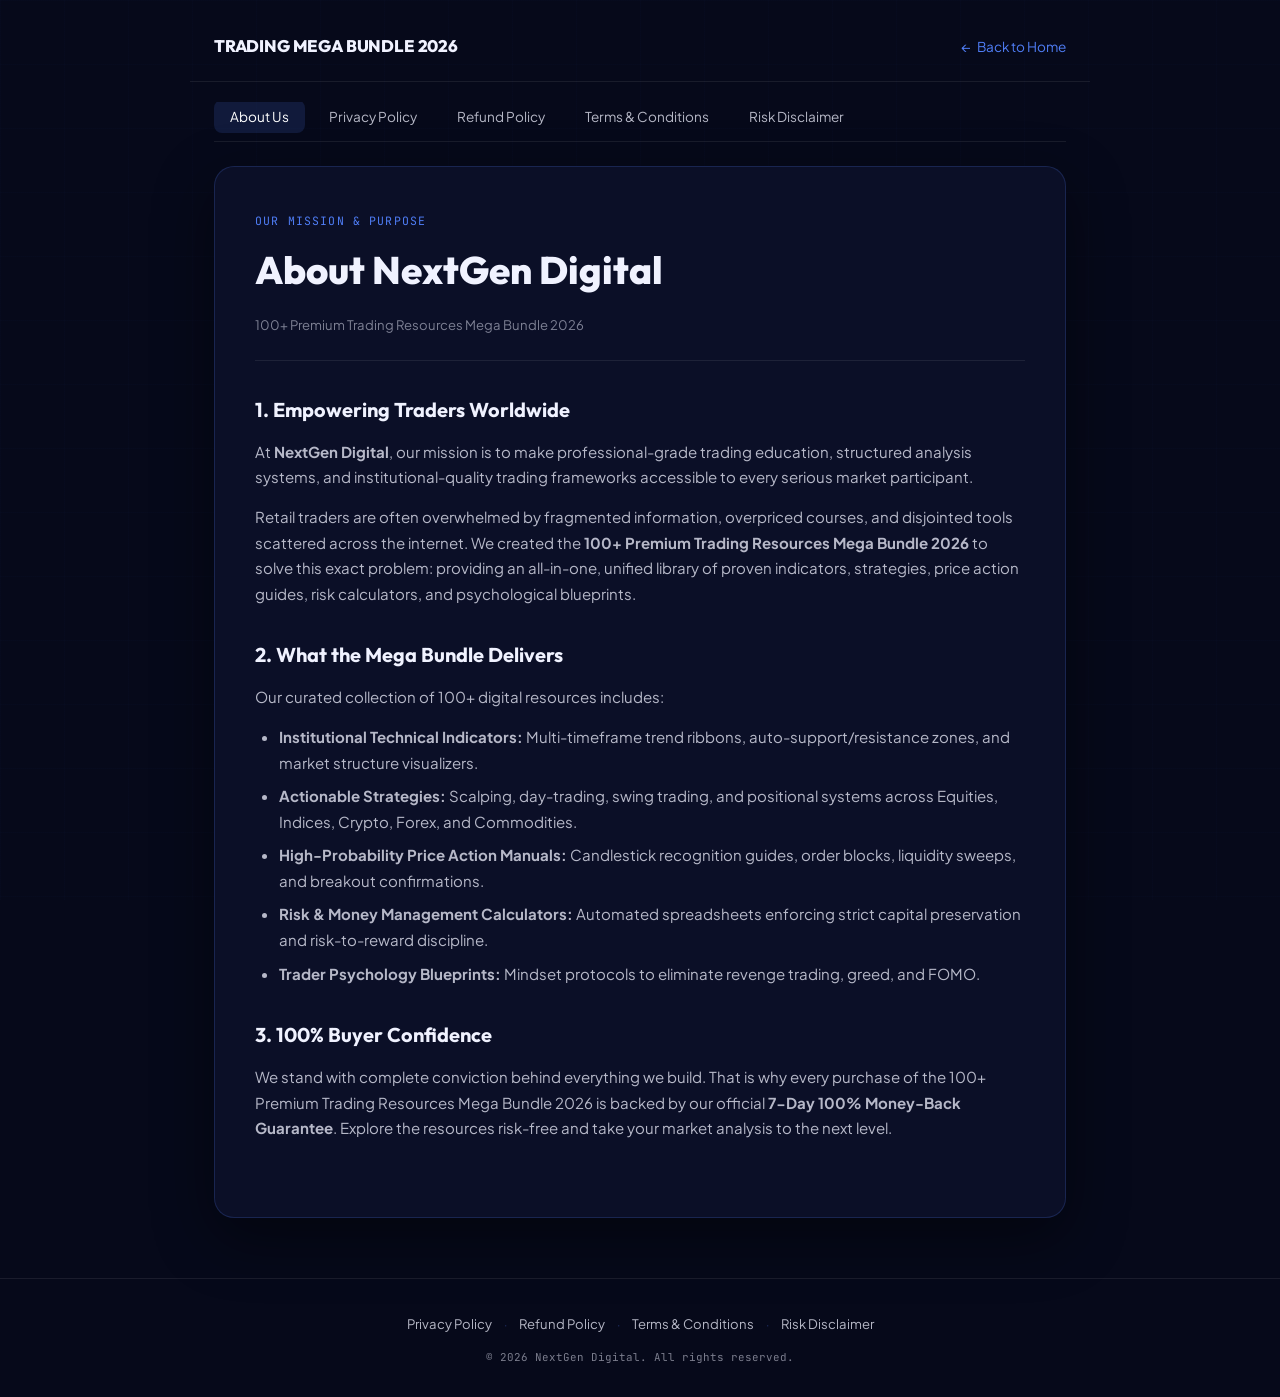
==== commit 54610349: "Enhance Trading Mega Bundle landing page & update legal infrastructure - Hero Product Mockup: Displa" ====
--- a/about-us/index.html
+++ b/about-us/index.html
@@ -2,430 +2,367 @@
 <html lang="en">
 <head>
   <meta charset="UTF-8">
-  <meta name="viewport" content="width=device-width, initial-scale=1.0">
-  <title>About Us — Confluenc Quant Indicator [v6.1.12]</title>
-  
+  <meta name="viewport" content="width=device-width, initial-scale=1.0, viewport-fit=cover">
+  <title>About Us — 100+ Premium Trading Resources Mega Bundle 2026</title>
+  <link rel="icon" href="/assets/favicon.svg" type="image/svg+xml">
+
   <!-- SEO & Meta Tags -->
-  <meta name="description" content="Discover Confluenc Quant Indicator [v6.1.12] — a unified TradingView technical analysis tool featuring Multi-EMA ribbons, automatic trendlines, VWAP, CPR, S&R, and smart alerts.">
-  <meta name="keywords" content="Confluenc Quant Indicator, TradingView indicator, about Confluenc Quant, technical analysis software, PineScript indicator, VWAP CPR indicator, EMA trend ribbon">
+  <meta name="description" content="Learn about NextGen Digital and the 100+ Premium Trading Resources Mega Bundle 2026 — an institutional collection of indicators, strategies, price action manuals, and risk management tools.">
   <meta name="robots" content="index, follow">
-  <link rel="canonical" href="https://superprofile.bio/vp/confluenc-quant-indicator--v6-1-12----smart-range---target-analysis-tool">
-
-  <!-- Open Graph -->
-  <meta property="og:type" content="article">
-  <meta property="og:title" content="About Us — Confluenc Quant Indicator [v6.1.12]">
-  <meta property="og:description" content="Learn about Confluenc Quant Indicator [v6.1.12] — an all-in-one technical analysis tool engineered for TradingView.">
+  <link rel="canonical" href="https://superprofile.bio/vp/%F0%9F%94%A5-100--premium-trading-resources-in-one-ultimate-bundle-2026--%F0%9F%93%A6">
 
   <!-- Preconnect & Fonts -->
   <link rel="preconnect" href="https://fonts.googleapis.com">
   <link rel="preconnect" href="https://fonts.gstatic.com" crossorigin>
   <link rel="dns-prefetch" href="https://superprofile.bio">
-  <link rel="stylesheet" href="https://fonts.googleapis.com/css2?family=JetBrains+Mono:wght@400;500;600;700&family=Outfit:wght@400;600;700;800;900&family=Plus+Jakarta+Sans:wght@400;500;600;700;800&display=swap">
-
-  <!-- Core Stylesheets -->
-  <link rel="stylesheet" href="/css/index.css">
-  <link rel="stylesheet" href="/css/components.css">
-  <link rel="stylesheet" href="/css/responsive.css">
+  <link rel="stylesheet" href="https://fonts.googleapis.com/css2?family=JetBrains+Mono:wght@400;500;600&family=Outfit:wght@400;600;700;800&family=Plus+Jakarta+Sans:wght@400;500;600;700&display=swap">
+
+  <style>
+    *, *::before, *::after {
+      margin: 0;
+      padding: 0;
+      box-sizing: border-box;
+    }
+
+    :root {
+      --bg-deep: #06091a;
+      --bg-card: rgba(12, 16, 41, 0.94);
+      --accent-blue: #4f7df5;
+      --accent-purple: #8b5cf6;
+      --accent-green: #22c55e;
+      --accent-gold: #f5a623;
+      --border-card: rgba(79, 125, 245, 0.2);
+      --border-subtle: rgba(255, 255, 255, 0.08);
+      --text-primary: #f0f2ff;
+      --text-secondary: rgba(240, 242, 255, 0.75);
+      --text-muted: rgba(240, 242, 255, 0.5);
+      --font-display: 'Outfit', system-ui, -apple-system, sans-serif;
+      --font-body: 'Plus Jakarta Sans', system-ui, sans-serif;
+      --font-mono: 'JetBrains Mono', 'Fira Code', monospace;
+    }
+
+    html {
+      height: 100%;
+      -webkit-text-size-adjust: 100%;
+      scroll-behavior: smooth;
+    }
+
+    body {
+      min-height: 100vh;
+      font-family: var(--font-body);
+      background: var(--bg-deep);
+      color: var(--text-primary);
+      display: flex;
+      flex-direction: column;
+      line-height: 1.7;
+    }
+
+    body::before {
+      content: '';
+      position: fixed;
+      inset: 0;
+      background-image:
+        linear-gradient(rgba(79, 125, 245, 0.02) 1px, transparent 1px),
+        linear-gradient(90deg, rgba(79, 125, 245, 0.02) 1px, transparent 1px);
+      background-size: 64px 64px;
+      pointer-events: none;
+      z-index: 0;
+    }
+
+    .policy-header {
+      position: relative;
+      z-index: 2;
+      width: 100%;
+      max-width: 900px;
+      margin: 0 auto;
+      padding: 32px 24px 20px;
+      display: flex;
+      align-items: center;
+      justify-content: space-between;
+      border-bottom: 1px solid var(--border-subtle);
+    }
+
+    .brand-link {
+      display: flex;
+      align-items: center;
+      gap: 12px;
+      text-decoration: none;
+      color: var(--text-primary);
+    }
+
+    .brand-name {
+      font-family: var(--font-display);
+      font-weight: 800;
+      font-size: 1.05rem;
+      letter-spacing: -0.01em;
+    }
+
+    .back-home-link {
+      font-family: var(--font-body);
+      font-size: 0.85rem;
+      color: var(--accent-blue);
+      text-decoration: none;
+      display: inline-flex;
+      align-items: center;
+      gap: 6px;
+      transition: color 0.2s ease;
+    }
+
+    .back-home-link:hover {
+      color: #93c5fd;
+    }
+
+    .policy-tabs-nav {
+      position: relative;
+      z-index: 2;
+      width: 100%;
+      max-width: 900px;
+      margin: 20px auto 0;
+      padding: 0 24px;
+    }
+
+    .policy-tabs {
+      display: flex;
+      gap: 8px;
+      list-style: none;
+      border-bottom: 1px solid var(--border-subtle);
+      padding-bottom: 12px;
+      overflow-x: auto;
+    }
+
+    .policy-tabs a {
+      font-family: var(--font-body);
+      font-size: 0.85rem;
+      color: var(--text-secondary);
+      text-decoration: none;
+      padding: 8px 16px;
+      border-radius: 8px;
+      transition: background 0.2s ease, color 0.2s ease;
+      white-space: nowrap;
+    }
+
+    .policy-tabs a.active, .policy-tabs a:hover {
+      color: #fff;
+      background: rgba(79, 125, 245, 0.15);
+    }
+
+    .policy-main {
+      position: relative;
+      z-index: 2;
+      width: 100%;
+      max-width: 900px;
+      margin: 24px auto 60px;
+      padding: 0 24px;
+      flex: 1;
+    }
+
+    .policy-card {
+      background: var(--bg-card);
+      border: 1px solid var(--border-card);
+      border-radius: 20px;
+      padding: 44px 40px;
+      box-shadow: 0 20px 60px rgba(0, 0, 0, 0.45);
+    }
+
+    .policy-card-header {
+      margin-bottom: 32px;
+      border-bottom: 1px solid var(--border-subtle);
+      padding-bottom: 24px;
+    }
+
+    .policy-tag {
+      font-family: var(--font-mono);
+      font-size: 0.72rem;
+      letter-spacing: 0.1em;
+      text-transform: uppercase;
+      color: var(--accent-blue);
+      margin-bottom: 8px;
+      display: block;
+    }
+
+    .policy-title {
+      font-family: var(--font-display);
+      font-weight: 800;
+      font-size: clamp(1.8rem, 3.5vw, 2.4rem);
+      color: var(--text-primary);
+      margin-bottom: 10px;
+    }
+
+    .policy-meta {
+      font-size: 0.82rem;
+      color: var(--text-muted);
+      display: flex;
+      gap: 16px;
+    }
+
+    .policy-section {
+      margin-bottom: 32px;
+    }
+
+    .policy-section h2 {
+      font-family: var(--font-display);
+      font-size: 1.25rem;
+      font-weight: 700;
+      color: var(--text-primary);
+      margin-bottom: 12px;
+    }
+
+    .policy-section p {
+      color: var(--text-secondary);
+      font-size: 0.94rem;
+      line-height: 1.7;
+      margin-bottom: 14px;
+    }
+
+    .policy-section ul {
+      list-style-type: disc;
+      padding-left: 24px;
+      color: var(--text-secondary);
+      font-size: 0.94rem;
+      margin-bottom: 16px;
+    }
+
+    .policy-section li {
+      margin-bottom: 8px;
+    }
+
+    .landing-footer {
+      border-top: 1px solid var(--border-subtle);
+      padding: 30px 20px;
+      text-align: center;
+      background: rgba(6, 9, 26, 0.9);
+    }
+
+    .landing-footer-links {
+      display: flex;
+      justify-content: center;
+      gap: 12px;
+      list-style: none;
+      margin-bottom: 12px;
+      flex-wrap: wrap;
+    }
+
+    .landing-footer-links a {
+      font-size: 0.82rem;
+      color: var(--text-secondary);
+      text-decoration: none;
+    }
+
+    .landing-footer-links a:hover, .landing-footer-links a.active {
+      color: var(--accent-blue);
+    }
+
+    .landing-footer-sep {
+      color: rgba(79, 125, 245, 0.35);
+      font-size: 0.75rem;
+    }
+
+    .landing-footer-copy {
+      font-family: var(--font-mono);
+      font-size: 0.68rem;
+      color: var(--text-muted);
+    }
+
+    @media (max-width: 600px) {
+      .policy-card {
+        padding: 28px 20px;
+      }
+      .policy-header {
+        padding: 20px 16px;
+      }
+      .policy-tabs-nav {
+        padding: 0 16px;
+      }
+      .policy-main {
+        padding: 0 16px;
+      }
+    }
+  </style>
 </head>
 <body>
 
-  <!-- ========================================================================
-       1. FLOATING NAVIGATION DOCK
-       ======================================================================== -->
-  <header class="navbar-wrapper" role="banner">
-    <nav class="nav-dock" aria-label="Main Navigation">
-      <a href="/" class="nav-brand" style="text-decoration: none;">
-        <div class="brand-icon-wrapper" aria-hidden="true">
-          <svg width="18" height="18" viewBox="0 0 24 24" fill="none" stroke="#00F59B" stroke-width="2.2" stroke-linecap="round" stroke-linejoin="round">
-            <polyline points="22 7 13.5 15.5 8.5 10.5 2 17"></polyline>
-            <polyline points="16 7 22 7 22 13"></polyline>
-          </svg>
+  <!-- Policy Header -->
+  <header class="policy-header" role="banner">
+    <a href="/" class="brand-link" aria-label="100+ Premium Trading Resources Mega Bundle 2026 Home">
+      <span class="brand-name">TRADING MEGA BUNDLE 2026</span>
+    </a>
+
+    <a href="/" class="back-home-link" aria-label="Back to landing page">
+      <span aria-hidden="true">←</span> Back to Home
+    </a>
+  </header>
+
+  <!-- Policy Tabs Nav -->
+  <nav class="policy-tabs-nav" aria-label="Navigation">
+    <ul class="policy-tabs">
+      <li><a href="/about-us" class="active" aria-current="page">About Us</a></li>
+      <li><a href="/privacy-policy">Privacy Policy</a></li>
+      <li><a href="/refund-policy">Refund Policy</a></li>
+      <li><a href="/terms-and-conditions">Terms &amp; Conditions</a></li>
+      <li><a href="/disclaimer">Risk Disclaimer</a></li>
+    </ul>
+  </nav>
+
+  <!-- Main Content Card -->
+  <main class="policy-main" role="main">
+    <article class="policy-card">
+
+      <header class="policy-card-header">
+        <span class="policy-tag">Our Mission &amp; Purpose</span>
+        <h1 class="policy-title">About NextGen Digital</h1>
+        <div class="policy-meta">
+          <span>100+ Premium Trading Resources Mega Bundle 2026</span>
         </div>
-        <span class="brand-name">CONFLUENC QUANT</span>
-        <span class="brand-version">v6.1.12</span>
-      </a>
-
-      <div class="nav-links">
-        <a href="/" class="nav-link">Home</a>
-        <a href="/about-us" class="nav-link active">About Us</a>
-        <a href="/privacy-policy" class="nav-link">Privacy</a>
-        <a href="/terms-and-conditions" class="nav-link">Terms</a>
-        <a href="/refund-policy" class="nav-link">Refunds</a>
-      </div>
-
-      <div class="nav-cta">
-        <a href="https://superprofile.bio/vp/confluenc-quant-indicator--v6-1-12----smart-range---target-analysis-tool" 
-           class="btn-primary btn-primary-sm" 
-           data-cta-checkout="true"
-           data-cta-location="about-nav"
-           id="nav-cta-button">
-          <span>GET ACCESS — ₹399</span>
-          <svg width="14" height="14" viewBox="0 0 24 24" fill="none" stroke="currentColor" stroke-width="2.5" stroke-linecap="round" stroke-linejoin="round" aria-hidden="true">
-            <line x1="5" y1="12" x2="19" y2="12"></line>
-            <polyline points="12 5 19 12 12 19"></polyline>
-          </svg>
-        </a>
-      </div>
-
-      <button class="nav-toggle-btn" id="nav-toggle-btn" aria-label="Toggle navigation menu" aria-expanded="false" aria-controls="mobile-nav-drawer" type="button">
-        <span class="hamburger-box">
-          <span class="hamburger-line"></span>
-          <span class="hamburger-line"></span>
-          <span class="hamburger-line"></span>
-        </span>
-      </button>
-    </nav>
-  </header>
-
-  <!-- Mobile Navigation Drawer & Backdrop -->
-  <div class="mobile-nav-backdrop" id="mobile-nav-backdrop" aria-hidden="true"></div>
-  <div class="mobile-nav-drawer" id="mobile-nav-drawer" role="dialog" aria-modal="true" aria-label="Mobile Navigation" aria-hidden="true">
-    <div class="mobile-nav-header">
-      <span class="mobile-nav-title">Navigation Menu</span>
-      <button type="button" class="mobile-nav-close-btn" id="mobile-nav-close-btn" aria-label="Close menu">&times;</button>
-    </div>
-    <nav class="mobile-nav-links" aria-label="Mobile Navigation Links">
-      <a href="/" class="mobile-nav-link">
-        <svg width="16" height="16" viewBox="0 0 24 24" fill="none" stroke="currentColor" stroke-width="2.2" stroke-linecap="round" stroke-linejoin="round"><path d="M3 9l9-7 9 7v11a2 2 0 0 1-2 2H5a2 2 0 0 1-2-2z"></path><polyline points="9 22 9 12 15 12 15 22"></polyline></svg>
-        <span>Home</span>
-      </a>
-      <a href="/about-us" class="mobile-nav-link active">
-        <svg width="16" height="16" viewBox="0 0 24 24" fill="none" stroke="currentColor" stroke-width="2.2" stroke-linecap="round" stroke-linejoin="round"><path d="M20 21v-2a4 4 0 0 0-4-4H8a4 4 0 0 0-4 4v2"></path><circle cx="12" cy="7" r="4"></circle></svg>
-        <span>About Us</span>
-      </a>
-      <a href="/privacy-policy" class="mobile-nav-link">
-        <svg width="16" height="16" viewBox="0 0 24 24" fill="none" stroke="currentColor" stroke-width="2.2" stroke-linecap="round" stroke-linejoin="round"><path d="M12 22s8-4 8-10V5l-8-3-8 3v7c0 6 8 10 8 10z"></path></svg>
-        <span>Privacy Policy</span>
-      </a>
-      <a href="/terms-and-conditions" class="mobile-nav-link">
-        <svg width="16" height="16" viewBox="0 0 24 24" fill="none" stroke="currentColor" stroke-width="2.2" stroke-linecap="round" stroke-linejoin="round"><path d="M14 2H6a2 2 0 0 0-2 2v16a2 2 0 0 0 2 2h12a2 2 0 0 0 2-2V8z"></path><polyline points="14 2 14 8 20 8"></polyline><line x1="16" y1="13" x2="8" y2="13"></line><line x1="16" y1="17" x2="8" y2="17"></line></svg>
-        <span>Terms &amp; Conditions</span>
-      </a>
-      <a href="/refund-policy" class="mobile-nav-link">
-        <svg width="16" height="16" viewBox="0 0 24 24" fill="none" stroke="currentColor" stroke-width="2.2" stroke-linecap="round" stroke-linejoin="round"><circle cx="12" cy="12" r="10"></circle><path d="M16 8h-6a2 2 0 1 0 0 4h4a2 2 0 1 1 0 4H8"></path><line x1="12" y1="6" x2="12" y2="8"></line><line x1="12" y1="16" x2="12" y2="18"></line></svg>
-        <span>Refund Policy</span>
-      </a>
-    </nav>
-    <div class="mobile-nav-footer">
-      <a href="https://superprofile.bio/vp/confluenc-quant-indicator--v6-1-12----smart-range---target-analysis-tool" 
-         class="btn-primary mobile-drawer-cta"
-         data-cta-checkout="true"
-         data-cta-location="about-mobile-drawer"
-         id="about-mobile-drawer-cta">
-        <span>GET ACCESS — ₹399</span>
-        <svg width="16" height="16" viewBox="0 0 24 24" fill="none" stroke="currentColor" stroke-width="2.5" stroke-linecap="round" stroke-linejoin="round" aria-hidden="true">
-          <line x1="5" y1="12" x2="19" y2="12"></line>
-          <polyline points="12 5 19 12 12 19"></polyline>
-        </svg>
-      </a>
-    </div>
-  </div>
-
-  <main id="main-content">
-    <!-- ========================================================================
-         2. PAGE HERO
-         ======================================================================== -->
-    <section class="page-hero">
-      <div class="container">
-        <div class="page-breadcrumb">
-          <a href="/">Home</a>
-          <span>/</span>
-          <span>Product Overview</span>
-          <span>/</span>
-          <span>About Us</span>
-        </div>
-        <h1 class="page-title">About Confluenc Quant</h1>
-        <p class="page-subtitle">A unified technical analysis tool engineered to organize complex chart studies into one clear, cohesive TradingView interface.</p>
-        <div class="page-meta">
-          <span class="page-meta-badge">Confluenc Quant [v6.1.12]</span>
-          <span>Platform: TradingView</span>
-          <span>Engine: PineScript v5</span>
-        </div>
-      </div>
-    </section>
-
-    <!-- ========================================================================
-         3. ABOUT CONTENT CARD
-         ======================================================================== -->
-    <div class="content-container">
-      <article class="legal-card">
-
-        <div class="legal-callout">
-          <p><strong>Product Purpose:</strong> Confluenc Quant Indicator [v6.1.12] is an all-in-one technical analysis software tool designed for the TradingView platform. Instead of overcrowding charts with dozens of separate, conflicting scripts, Confluenc Quant integrates multi-period trends, institutional benchmarks, dynamic levels, and market structure into a single, high-clarity workspace.</p>
-        </div>
-
-        <section class="legal-section">
-          <h2>1. Why Confluenc Quant Was Developed</h2>
-          <p>Modern market analysis often suffers from <em>analysis paralysis</em>. Traders frequently apply multiple overlapping indicators—moving averages, pivot formulas, volume curves, and horizontal support bands—which consume valuable screen space, generate conflicting signals, and clutter the decision-making process.</p>
-          <p>Confluenc Quant Indicator [v6.1.12] was engineered to solve this fragmentation. It synthesizes essential mathematical market models into a synchronized framework where every tool complements the others, giving traders a structured, repeatable way to review market conditions.</p>
-        </section>
-
-        <section class="legal-section">
-          <h2>2. Core Features &amp; Analytical Systems</h2>
-          <p>The indicator incorporates 10 dedicated technical analysis capabilities accessible directly from your TradingView chart:</p>
-
-          <div class="about-features-grid">
-
-            <!-- Feature 1 -->
-            <div class="about-feature-box">
-              <div class="about-feature-header">
-                <div class="about-feature-icon">
-                  <svg width="18" height="18" viewBox="0 0 24 24" fill="none" stroke="currentColor" stroke-width="2.5" stroke-linecap="round" stroke-linejoin="round"><path d="M3 3v18h18"></path><path d="m19 9-5 5-4-4-3 3"></path></svg>
-                </div>
-                <h3 class="about-feature-title">Smart Trend System</h3>
-              </div>
-              <p class="about-feature-desc">A multi-period EMA ribbon (9, 21, and 50 period exponential moving averages) designed with dynamic color smoothing to visualize trend direction, momentum strength, and trend pullbacks instantly.</p>
-            </div>
-
-            <!-- Feature 2 -->
-            <div class="about-feature-box">
-              <div class="about-feature-header">
-                <div class="about-feature-icon">
-                  <svg width="18" height="18" viewBox="0 0 24 24" fill="none" stroke="currentColor" stroke-width="2.5" stroke-linecap="round" stroke-linejoin="round"><line x1="4" y1="20" x2="20" y2="4"></line><circle cx="6" cy="18" r="2"></circle><circle cx="18" cy="6" r="2"></circle></svg>
-                </div>
-                <h3 class="about-feature-title">Automatic Trendlines</h3>
-              </div>
-              <p class="about-feature-desc">Algorithmic trendlines that automatically detect and connect structural pivot highs and lows, removing subjective manual drawing and highlighting structural trend breaks.</p>
-            </div>
-
-            <!-- Feature 3 -->
-            <div class="about-feature-box">
-              <div class="about-feature-header">
-                <div class="about-feature-icon">
-                  <svg width="18" height="18" viewBox="0 0 24 24" fill="none" stroke="currentColor" stroke-width="2.5" stroke-linecap="round" stroke-linejoin="round"><rect x="3" y="3" width="18" height="18" rx="2"></rect><line x1="3" y1="9" x2="21" y2="9"></line><line x1="9" y1="21" x2="9" y2="9"></line></svg>
-                </div>
-                <h3 class="about-feature-title">Smart Market Dashboard (HUD)</h3>
-              </div>
-              <p class="about-feature-desc">An on-chart real-time dashboard displaying key metrics including latest price, session percentage change, trend alignment status, and an aggregate confluence rating from 0 to 100.</p>
-            </div>
-
-            <!-- Feature 4 -->
-            <div class="about-feature-box">
-              <div class="about-feature-header">
-                <div class="about-feature-icon">
-                  <svg width="18" height="18" viewBox="0 0 24 24" fill="none" stroke="currentColor" stroke-width="2.5" stroke-linecap="round" stroke-linejoin="round"><line x1="3" y1="6" x2="21" y2="6"></line><line x1="3" y1="18" x2="21" y2="18"></line><circle cx="12" cy="12" r="3"></circle></svg>
-                </div>
-                <h3 class="about-feature-title">Support &amp; Resistance Zones</h3>
-              </div>
-              <p class="about-feature-desc">Dynamic horizontal key levels automatically plotted across the price scale to identify historical price reaction points, breakout barriers, and potential reversal areas.</p>
-            </div>
-
-            <!-- Feature 5 -->
-            <div class="about-feature-box">
-              <div class="about-feature-header">
-                <div class="about-feature-icon">
-                  <svg width="18" height="18" viewBox="0 0 24 24" fill="none" stroke="currentColor" stroke-width="2.5" stroke-linecap="round" stroke-linejoin="round"><path d="M12 2v20"></path><path d="M17 5H9.5a3.5 3.5 0 0 0 0 7h5a3.5 3.5 0 0 1 0 7H6"></path></svg>
-                </div>
-                <h3 class="about-feature-title">VWAP Integration</h3>
-              </div>
-              <p class="about-feature-desc">Cumulative Volume-Weighted Average Price benchmark providing essential institutional fair-value reference for intraday equilibrium analysis and trend verification.</p>
-            </div>
-
-            <!-- Feature 6 -->
-            <div class="about-feature-box">
-              <div class="about-feature-header">
-                <div class="about-feature-icon">
-                  <svg width="18" height="18" viewBox="0 0 24 24" fill="none" stroke="currentColor" stroke-width="2.5" stroke-linecap="round" stroke-linejoin="round"><circle cx="12" cy="12" r="10"></circle><path d="m15 9-6 6"></path><path d="m9 9 6 6"></path></svg>
-                </div>
-                <h3 class="about-feature-title">CPR Pivot Analysis</h3>
-              </div>
-              <p class="about-feature-desc">Complete Central Pivot Range analysis (Top Central, Central Pivot, Bottom Central, plus R1/S1 and R2/S2 levels) for range forecasting, trend conviction, and breakout identification.</p>
-            </div>
-
-            <!-- Feature 7 -->
-            <div class="about-feature-box">
-              <div class="about-feature-header">
-                <div class="about-feature-icon">
-                  <svg width="18" height="18" viewBox="0 0 24 24" fill="none" stroke="currentColor" stroke-width="2.5" stroke-linecap="round" stroke-linejoin="round"><polygon points="12 2 15.09 8.26 22 9.27 17 14.14 18.18 21.02 12 17.77 5.82 21.02 7 14.14 2 9.27 8.91 8.26 12 2"></polygon></svg>
-                </div>
-                <h3 class="about-feature-title">Entry Zone Finder</h3>
-              </div>
-              <p class="about-feature-desc">Visual confluence highlighting that automatically identifies zones where multiple analytical factors converge to define structured potential trade setup parameters.</p>
-            </div>
-
-            <!-- Feature 8 -->
-            <div class="about-feature-box">
-              <div class="about-feature-header">
-                <div class="about-feature-icon">
-                  <svg width="18" height="18" viewBox="0 0 24 24" fill="none" stroke="currentColor" stroke-width="2.5" stroke-linecap="round" stroke-linejoin="round"><path d="M12 20V10"></path><path d="m18 14-6-6-6 6"></path></svg>
-                </div>
-                <h3 class="about-feature-title">Smart Buy/Sell Signals</h3>
-              </div>
-              <p class="about-feature-desc">Algorithmic technical callout markers positioned directly above or below candlesticks to assist traders in identifying potential breakout and support bounce trade setups.</p>
-            </div>
-
-            <!-- Feature 9 -->
-            <div class="about-feature-box">
-              <div class="about-feature-header">
-                <div class="about-feature-icon">
-                  <svg width="18" height="18" viewBox="0 0 24 24" fill="none" stroke="currentColor" stroke-width="2.5" stroke-linecap="round" stroke-linejoin="round"><path d="M6 8a6 6 0 0 1 12 0c0 7 3 9 3 9H3s3-2 3-9"></path><path d="M10.3 21a1.94 1.94 0 0 0 3.4 0"></path></svg>
-                </div>
-                <h3 class="about-feature-title">Up to 40 Smart Alerts</h3>
-              </div>
-              <p class="about-feature-desc">Pre-configured TradingView alert conditions for trend shifts, support/resistance tests, CPR crossings, and signal triggers sent directly to mobile apps, webhooks, or emails.</p>
-            </div>
-
-            <!-- Feature 10 -->
-            <div class="about-feature-box">
-              <div class="about-feature-header">
-                <div class="about-feature-icon">
-                  <svg width="18" height="18" viewBox="0 0 24 24" fill="none" stroke="currentColor" stroke-width="2.5" stroke-linecap="round" stroke-linejoin="round"><circle cx="12" cy="12" r="10"></circle><polyline points="12 6 12 12 16 14"></polyline></svg>
-                </div>
-                <h3 class="about-feature-title">Multi-Timeframe &amp; Market Support</h3>
-              </div>
-              <p class="about-feature-desc">Engineered for consistent operation across 1m, 5m, 15m, 1h, 4h, and 1D timeframes in Cryptocurrencies, Equities, Indices (NIFTY / BANKNIFTY), Forex, and Commodities.</p>
-            </div>
-
-          </div>
-        </section>
-
-        <section class="legal-section">
-          <h2>3. Technical Specifications</h2>
-          <table class="about-specs-table">
-            <thead>
-              <tr>
-                <th>Specification</th>
-                <th>Details</th>
-              </tr>
-            </thead>
-            <tbody>
-              <tr>
-                <td><strong>Product Name</strong></td>
-                <td>Confluenc Quant Indicator [v6.1.12]</td>
-              </tr>
-              <tr>
-                <td><strong>Hosting Platform</strong></td>
-                <td>TradingView (Cloud-hosted PineScript v5)</td>
-              </tr>
-              <tr>
-                <td><strong>Delivery Method</strong></td>
-                <td>Private Invite-Only Script Authorization</td>
-              </tr>
-              <tr>
-                <td><strong>TradingView Tier</strong></td>
-                <td>Compatible with all tiers (Free Basic, Essential, Plus, Premium)</td>
-              </tr>
-              <tr>
-                <td><strong>Device Compatibility</strong></td>
-                <td>Web, Desktop (Windows, macOS, Linux), Mobile (iOS, Android)</td>
-              </tr>
-              <tr>
-                <td><strong>Supported Markets</strong></td>
-                <td>Crypto (BTC, ETH), Indian Indices (NIFTY, BANKNIFTY), Stocks, Forex, Commodities</td>
-              </tr>
-              <tr>
-                <td><strong>License Type</strong></td>
-                <td>Single-User Lifetime Access License (No recurring monthly subscriptions)</td>
-              </tr>
-              <tr>
-                <td><strong>Promotional Price</strong></td>
-                <td>₹399 (Regular Price: ₹2,900)</td>
-              </tr>
-            </tbody>
-          </table>
-        </section>
-
-        <section class="legal-section">
-          <h2>4. Philosophy: Discipline Over Hype</h2>
-          <p>Confluenc Quant was designed with an uncompromising focus on realistic market analysis. We do not make exaggerated claims of guaranteed riches, 100% win rates, or automated fortune. Instead, we provide an engineered, professional tool that helps disciplined traders evaluate trends, key price levels, and market momentum with structure and clarity.</p>
-        </section>
-
-        <!-- CTA Callout Block -->
-        <div class="final-cta-card" style="padding: 40px 24px; margin-top: 10px;">
-          <h2 style="font-size: 1.8rem; color: var(--text-white); margin-bottom: 8px;">Experience Confluenc Quant [v6.1.12]</h2>
-          <p style="color: var(--text-secondary); max-width: 540px; margin-bottom: 16px;">Get instant invite-only access to all 10 analytical systems on your TradingView account.</p>
-          <div class="final-price-tag">
-            <span class="final-price-reg">₹2,900</span>
-            <span class="final-price-cur">₹399</span>
-          </div>
-          <a href="https://superprofile.bio/vp/confluenc-quant-indicator--v6-1-12----smart-range---target-analysis-tool" 
-             class="btn-primary btn-primary-lg" 
-             data-cta-checkout="true"
-             id="about-cta-button">
-            <span>GET INSTANT ACCESS — ₹399</span>
-            <svg width="18" height="18" viewBox="0 0 24 24" fill="none" stroke="currentColor" stroke-width="2.5" stroke-linecap="round" stroke-linejoin="round" aria-hidden="true">
-              <line x1="5" y1="12" x2="19" y2="12"></line>
-              <polyline points="12 5 19 12 12 19"></polyline>
-            </svg>
-          </a>
-        </div>
-
-      </article>
-    </div>
+      </header>
+
+      <!-- 1. Who We Are -->
+      <section class="policy-section">
+        <h2>1. Empowering Traders Worldwide</h2>
+        <p>
+          At <strong>NextGen Digital</strong>, our mission is to make professional-grade trading education, structured analysis systems, and institutional-quality trading frameworks accessible to every serious market participant.
+        </p>
+        <p>
+          Retail traders are often overwhelmed by fragmented information, overpriced courses, and disjointed tools scattered across the internet. We created the <strong>100+ Premium Trading Resources Mega Bundle 2026</strong> to solve this exact problem: providing an all-in-one, unified library of proven indicators, strategies, price action guides, risk calculators, and psychological blueprints.
+        </p>
+      </section>
+
+      <!-- 2. What the Bundle Delivers -->
+      <section class="policy-section">
+        <h2>2. What the Mega Bundle Delivers</h2>
+        <p>Our curated collection of 100+ digital resources includes:</p>
+        <ul>
+          <li><strong>Institutional Technical Indicators:</strong> Multi-timeframe trend ribbons, auto-support/resistance zones, and market structure visualizers.</li>
+          <li><strong>Actionable Strategies:</strong> Scalping, day-trading, swing trading, and positional systems across Equities, Indices, Crypto, Forex, and Commodities.</li>
+          <li><strong>High-Probability Price Action Manuals:</strong> Candlestick recognition guides, order blocks, liquidity sweeps, and breakout confirmations.</li>
+          <li><strong>Risk &amp; Money Management Calculators:</strong> Automated spreadsheets enforcing strict capital preservation and risk-to-reward discipline.</li>
+          <li><strong>Trader Psychology Blueprints:</strong> Mindset protocols to eliminate revenge trading, greed, and FOMO.</li>
+        </ul>
+      </section>
+
+      <!-- 3. Our Guarantee -->
+      <section class="policy-section">
+        <h2>3. 100% Buyer Confidence</h2>
+        <p>
+          We stand with complete conviction behind everything we build. That is why every purchase of the 100+ Premium Trading Resources Mega Bundle 2026 is backed by our official <strong>7-Day 100% Money-Back Guarantee</strong>. Explore the resources risk-free and take your market analysis to the next level.
+        </p>
+      </section>
+
+    </article>
   </main>
 
-  <!-- ========================================================================
-       4. FOOTER
-       ======================================================================== -->
-  <footer class="site-footer" role="contentinfo">
-    <div class="container">
-      <div class="footer-top">
-        <a href="/" class="nav-brand" style="border: none; padding: 0; text-decoration: none;">
-          <div class="brand-icon-wrapper" aria-hidden="true">
-            <svg width="18" height="18" viewBox="0 0 24 24" fill="none" stroke="#00F59B" stroke-width="2.2" stroke-linecap="round" stroke-linejoin="round">
-              <polyline points="22 7 13.5 15.5 8.5 10.5 2 17"></polyline>
-              <polyline points="16 7 22 7 22 13"></polyline>
-            </svg>
-          </div>
-          <span class="brand-name">CONFLUENC QUANT</span>
-          <span class="brand-version">v6.1.12</span>
-        </a>
-
-        <div class="footer-links">
-          <a href="/about-us" class="footer-link-btn" style="color: var(--neon-green);">About Us</a>
-          <a href="/privacy-policy" class="footer-link-btn">Privacy Policy</a>
-          <a href="/terms-and-conditions" class="footer-link-btn">Terms &amp; Conditions</a>
-          <a href="/refund-policy" class="footer-link-btn">Refund Policy</a>
-          <button type="button" class="footer-link-btn" data-modal-target="modal-disclaimer" aria-haspopup="dialog">Risk Disclaimer</button>
-        </div>
-      </div>
-
-      <div class="footer-bottom">
-        <div>&copy; 2026 Confluenc Quant. All rights reserved. TradingView is a registered trademark of TradingView, Inc.</div>
-        <div>Educational &amp; Technical Analysis Software Tool.</div>
-      </div>
-    </div>
+  <!-- Footer -->
+  <footer class="landing-footer" role="contentinfo">
+    <ul class="landing-footer-links">
+      <li><a href="/privacy-policy">Privacy Policy</a></li>
+      <li><span class="landing-footer-sep" aria-hidden="true">·</span></li>
+      <li><a href="/refund-policy">Refund Policy</a></li>
+      <li><span class="landing-footer-sep" aria-hidden="true">·</span></li>
+      <li><a href="/terms-and-conditions">Terms &amp; Conditions</a></li>
+      <li><span class="landing-footer-sep" aria-hidden="true">·</span></li>
+      <li><a href="/disclaimer">Risk Disclaimer</a></li>
+    </ul>
+    <p class="landing-footer-copy">&copy; 2026 NextGen Digital. All rights reserved.</p>
   </footer>
 
-  <!-- ========================================================================
-       5. STICKY MOBILE CTA BAR
-       ======================================================================== -->
-  <aside class="sticky-mobile-cta visible" id="sticky-mobile-cta" aria-label="Quick Purchase Bar">
-    <div class="sticky-info">
-      <span class="sticky-product-name">Confluenc Quant [v6.1.12]</span>
-      <div class="sticky-price-row">
-        <span class="sticky-price-reg">₹2,900</span>
-        <span class="sticky-price-cur">₹399</span>
-      </div>
-    </div>
-    <a href="https://superprofile.bio/vp/confluenc-quant-indicator--v6-1-12----smart-range---target-analysis-tool" 
-       class="btn-primary sticky-cta-btn" 
-       data-cta-checkout="true"
-       data-cta-location="about-sticky"
-       id="sticky-mobile-button">
-      <span>GET ACCESS — ₹399</span>
-    </a>
-  </aside>
-
-  <!-- Risk Disclaimer Modal -->
-  <div class="modal-overlay" id="modal-disclaimer" role="dialog" aria-modal="true" aria-labelledby="disclaimer-heading">
-    <div class="modal-dialog" tabindex="-1">
-      <div class="modal-header">
-        <h3 class="modal-title" id="disclaimer-heading">Risk Disclaimer</h3>
-        <button type="button" class="modal-close-btn" aria-label="Close Modal">&times;</button>
-      </div>
-      <div class="modal-body">
-        <h4>Educational Tool Notice</h4>
-        <p>Confluenc Quant Indicator [v6.1.12] is provided for educational and informational purposes only and does not constitute financial or investment advice. It does not guarantee profitable trades, signal accuracy, or financial returns.</p>
-        <h4>Market Risk Disclosure</h4>
-        <p>Trading in financial markets, equities, futures, options, forex, and cryptocurrencies involves significant financial risk and may not be suitable for all investors. Past performance does not guarantee future results. Users are responsible for their own trading decisions and should conduct independent research.</p>
-      </div>
-    </div>
-  </div>
-
-  <!-- Scripts -->
-  <script src="/js/config.js" defer></script>
-  <script src="/js/tracking.js" defer></script>
-  <script src="/js/app.js" defer></script>
 </body>
 </html>
